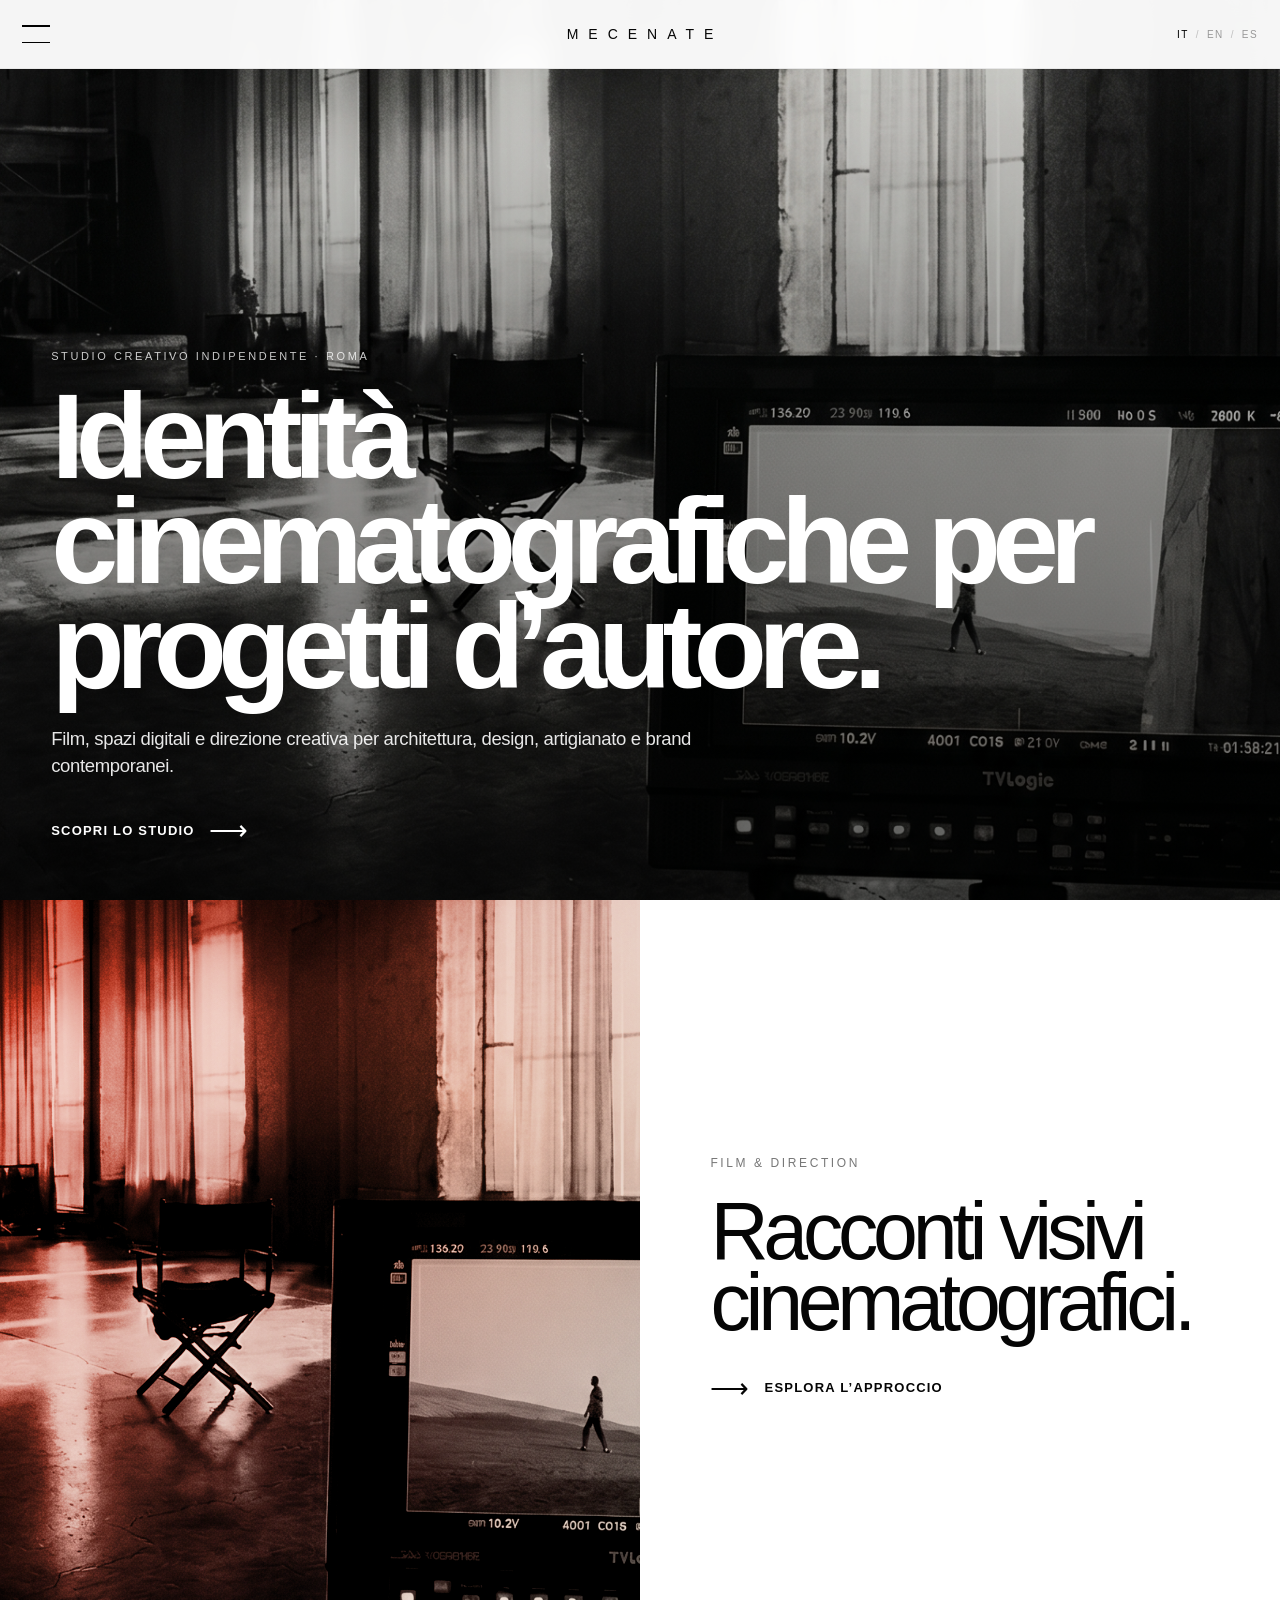
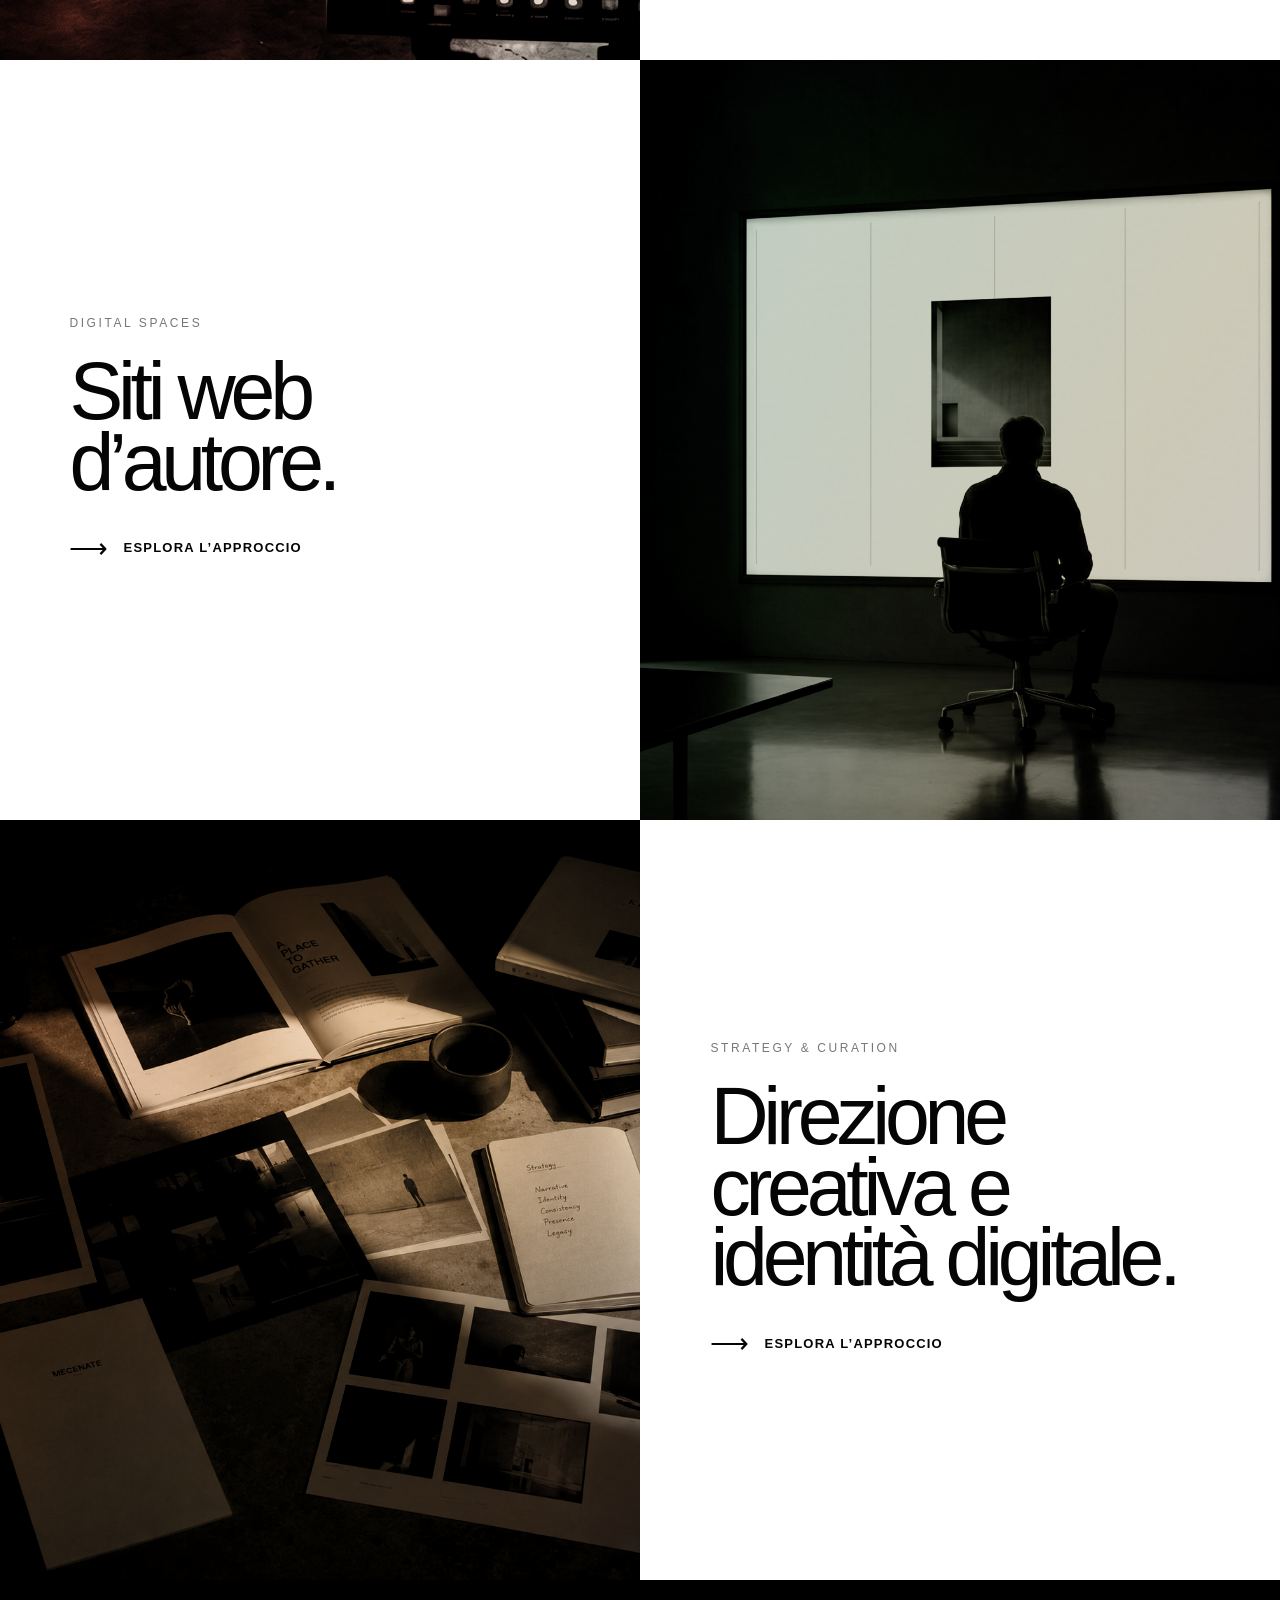
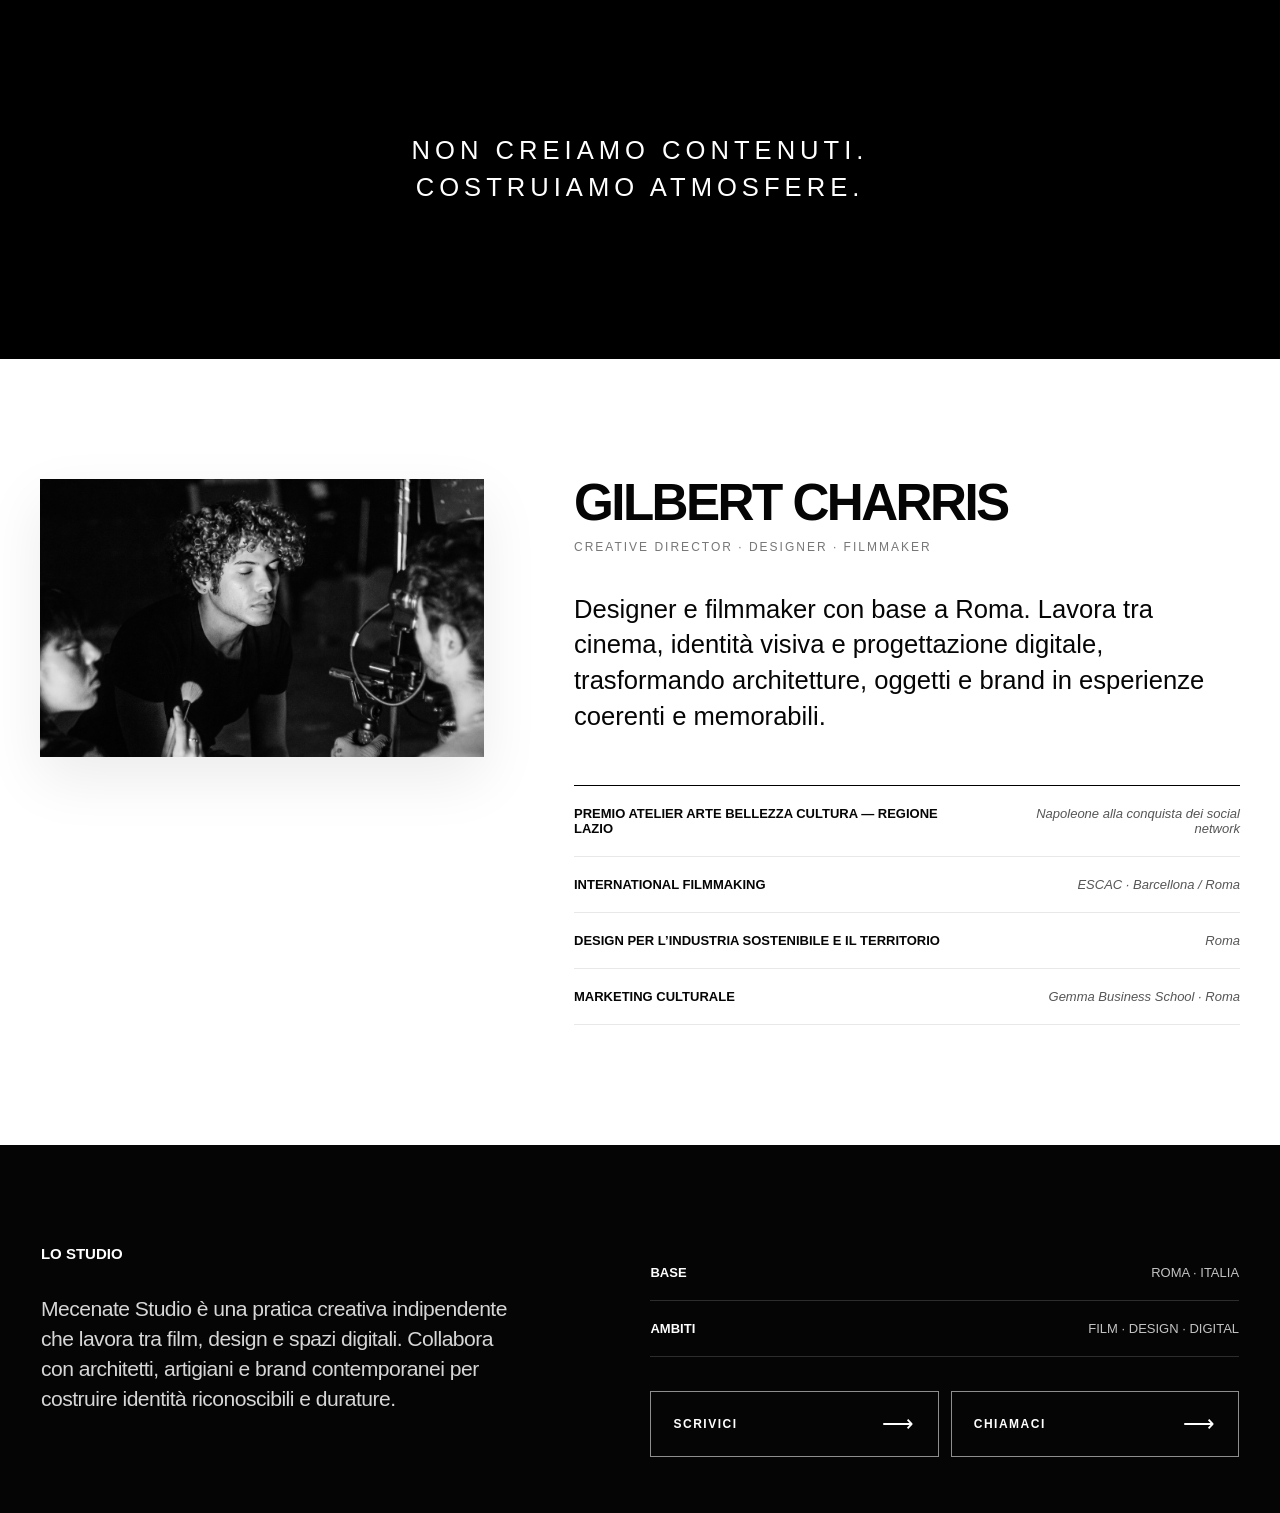
==== index.html @ 0ce7d888 "Refine full bleed services and restore portrait" ====
<!doctype html>
<html lang="it">
<head>
  <meta charset="utf-8">
  <meta name="viewport" content="width=device-width, initial-scale=1">
  <title>Mecenate Studio — Film, design e identità digitali</title>
  <meta name="description" content="Studio creativo indipendente con base a Roma. Film, spazi digitali e direzione creativa per architettura, design, artigianato e brand contemporanei.">
  <link rel="icon" href="favicon.ico" sizes="any">
  <link rel="icon" type="image/png" sizes="32x32" href="favicon-32x32.png">
  <link rel="apple-touch-icon" href="apple-touch-icon.png">
  <link rel="manifest" href="site.webmanifest">
  <meta name="theme-color" content="#050505">
  <link rel="stylesheet" href="style.css">
</head>
<body>
  <header class="site-header">
    <div class="header-inner">
      <button class="menu-toggle" aria-label="Apri il menu" aria-expanded="false"><span></span><span></span></button>
      <a class="brand" href="index.html">Mecenate</a>
      <div class="language-switcher" aria-label="Seleziona lingua">
        <button type="button" data-lang="it" class="is-active">IT</button>
        <span>/</span>
        <button type="button" data-lang="en">EN</button>
        <span>/</span>
        <button type="button" data-lang="es">ES</button>
      </div>
    </div>
  </header>

  <nav class="site-menu" aria-label="Navigazione principale">
    <a href="#studio" data-i18n="nav.studio">Studio</a>
    <a href="film.html" data-i18n="nav.film">Film</a>
    <a href="digital.html" data-i18n="nav.digital">Digital</a>
    <a href="direction.html" data-i18n="nav.direction">Direction</a>
    <a href="#contatti" data-i18n="nav.contacts">Contatti</a>
    <div class="menu-footer" data-i18n="menu.footer">Roma · Working internationally</div>
  </nav>

  <main>
    <section class="hero-home">
      <video autoplay muted loop playsinline poster="foto1.jpg">
        <source src="hero.mp4" type="video/mp4">
      </video>
      <div class="hero-home-content">
        <div class="eyebrow" data-i18n="home.eyebrow">Studio creativo indipendente · Roma</div>
        <h1 data-i18n="home.hero_title">Identità cinematografiche per progetti d’autore.</h1>
        <p class="hero-description" data-i18n="home.hero_description">Film, spazi digitali e direzione creativa per architettura, design, artigianato e brand contemporanei.</p>
        <a class="hero-link" href="#servizi"><span data-i18n="home.discover">Scopri lo studio</span><span class="arrow">⟶</span></a>
      </div>
    </section>

    <section class="services" id="servizi">
      <a class="service-card service-film reverse" href="film.html">
        <div class="service-copy">
          <span class="service-kicker">Film & Direction</span>
          <h2 class="service-title" data-i18n="service.film_title">Racconti visivi cinematografici.</h2>
          <span class="inline-link"><span class="arrow">⟶</span> <span data-i18n="service.explore">Esplora l’approccio</span></span>
        </div>
        <div class="service-visual"><img src="foto1.jpg" alt="Set cinematografico in bianco e nero"></div>
      </a>

      <a class="service-card service-digital" href="digital.html">
        <div class="service-copy">
          <span class="service-kicker">Digital Spaces</span>
          <h2 class="service-title" data-i18n="service.digital_title">Siti web d’autore.</h2>
          <span class="inline-link"><span class="arrow">⟶</span> <span data-i18n="service.explore">Esplora l’approccio</span></span>
        </div>
        <div class="service-visual"><img src="foto2.jpg" alt="Spazio digitale editoriale in bianco e nero"></div>
      </a>

      <a class="service-card service-strategy reverse" href="direction.html">
        <div class="service-copy">
          <span class="service-kicker">Strategy & Curation</span>
          <h2 class="service-title" data-i18n="service.strategy_title">Direzione creativa e identità digitale.</h2>
          <span class="inline-link"><span class="arrow">⟶</span> <span data-i18n="service.explore">Esplora l’approccio</span></span>
        </div>
        <div class="service-visual"><img src="foto3.jpg" alt="Materiali di ricerca e curatela visiva"></div>
      </a>
    </section>

    <section class="manifesto"><p data-i18n-html="home.manifesto">Non creiamo contenuti.<br>Costruiamo atmosfere.</p></section>

    <section class="about" id="studio">
      <div class="about-grid">
        <div class="about-image">
          <img src="gilbert-foto.jpg" alt="Gilbert Charris durante una produzione cinematografica">
        </div>

        <div>
          <h2>Gilbert Charris</h2>
          <div class="about-role" data-i18n="about.role">Creative Director · Designer · Filmmaker</div>
          <p class="about-intro" data-i18n="about.intro">Designer e filmmaker con base a Roma. Lavora tra cinema, identità visiva e progettazione digitale, trasformando architetture, oggetti e brand in esperienze coerenti e memorabili.</p>

          <ul class="credentials">
            <li><strong data-i18n="about.award">Premio Atelier Arte Bellezza Cultura — Regione Lazio</strong><span>Napoleone alla conquista dei social network</span></li>
            <li><strong>International Filmmaking</strong><span>ESCAC · Barcellona / Roma</span></li>
            <li><strong data-i18n="about.degree">Design per l’Industria Sostenibile e il Territorio</strong><span>Roma</span></li>
            <li><strong data-i18n="about.marketing">Marketing culturale</strong><span>Gemma Business School · Roma</span></li>
          </ul>
        </div>
      </div>
    </section>
  </main>

  <footer class="site-footer" id="contatti">
    <div>
      <h3 data-i18n="footer.title">Lo studio</h3>
      <p data-i18n="footer.copy">Mecenate Studio è una pratica creativa indipendente che lavora tra film, design e spazi digitali. Collabora con architetti, artigiani e brand contemporanei per costruire identità riconoscibili e durature.</p>
    </div>

    <div class="contact-actions">
      <div class="contact-meta">
        <span data-i18n="footer.base_label">Base</span>
        <strong data-i18n="footer.base">Roma · Italia</strong>
      </div>
      <div class="contact-meta">
        <span data-i18n="footer.fields_label">Ambiti</span>
        <strong>Film · Design · Digital</strong>
      </div>
      <div class="contact-buttons">
        <a class="contact-button" href="mailto:mecenatestudio@proton.me" data-i18n="footer.write">Scrivici</a>
        <a class="contact-button" href="tel:+393203768590" data-i18n="footer.call">Chiamaci</a>
      </div>
    </div>
  </footer>

  <script src="main.js"></script>
</body>
</html>
---- style.css ----
:root {
  --bg: #ffffff;
  --text: #050505;
  --muted: #777777;
  --line: #e8e8e8;
  --soft: #f4f4f4;
  --font: "Helvetica Neue", Helvetica, Arial, sans-serif;
}

* { box-sizing: border-box; margin: 0; padding: 0; }
html { scroll-behavior: smooth; }
body {
  background: var(--bg);
  color: var(--text);
  font-family: var(--font);
  -webkit-font-smoothing: antialiased;
  overflow-x: hidden;
}
body.menu-open { overflow: hidden; }
a { color: inherit; }
img, video { display: block; max-width: 100%; }

/* HEADER */
.site-header {
  position: fixed;
  inset: 0 0 auto 0;
  z-index: 1000;
  padding: 22px;
  background: rgba(255,255,255,.96);
  border-bottom: 1px solid var(--line);
  transition: transform .35s ease;
  backdrop-filter: blur(10px);
}
.site-header.is-hidden { transform: translateY(-100%); }
.header-inner {
  position: relative;
  display: flex;
  align-items: center;
  min-height: 24px;
}
.brand {
  position: absolute;
  left: 50%;
  transform: translateX(-50%);
  text-decoration: none;
  font-size: 14px;
  font-weight: 500;
  letter-spacing: 10px;
  text-transform: uppercase;
  white-space: nowrap;
  padding-left: 10px;
}
.menu-toggle {
  width: 28px;
  height: 18px;
  border: 0;
  background: transparent;
  cursor: pointer;
  display: flex;
  flex-direction: column;
  justify-content: space-between;
  z-index: 1200;
}
.menu-toggle span {
  display: block;
  width: 100%;
  height: 1.5px;
  background: #000;
  transition: transform .3s ease, opacity .3s ease;
}
.menu-toggle.is-open span:first-child { transform: translateY(8px) rotate(45deg); }
.menu-toggle.is-open span:last-child { transform: translateY(-8px) rotate(-45deg); }

/* FULLSCREEN MENU */
.site-menu {
  position: fixed;
  inset: 0;
  z-index: 900;
  background: #fff;
  transform: translateY(-100%);
  transition: transform .5s cubic-bezier(.77,0,.175,1);
  padding: 120px 28px 36px;
  display: flex;
  flex-direction: column;
}
.site-menu.is-open { transform: translateY(0); }
.site-menu a {
  text-decoration: none;
  font-size: clamp(52px, 11vw, 150px);
  line-height: .9;
  letter-spacing: -.075em;
  font-weight: 600;
  margin-bottom: 16px;
}
.menu-footer {
  margin-top: auto;
  font-size: 11px;
  text-transform: uppercase;
  letter-spacing: 2px;
  color: var(--muted);
}

/* HOME HERO */
.hero-home {
  position: relative;
  width: 100%;
  min-height: 100svh;
  background: #000;
  overflow: hidden;
}
.hero-home video,
.hero-home .hero-fallback {
  width: 100%;
  height: 100%;
  position: absolute;
  inset: 0;
  object-fit: cover;
}
.hero-home::after {
  content: "";
  position: absolute;
  inset: 0;
  background: linear-gradient(to bottom, rgba(0,0,0,.12), rgba(0,0,0,.62));
}
.hero-home-content {
  position: absolute;
  z-index: 2;
  left: 4vw;
  right: 4vw;
  bottom: 6vh;
  color: #fff;
  max-width: 1500px;
}
.eyebrow {
  font-size: 11px;
  text-transform: uppercase;
  letter-spacing: 2.6px;
  opacity: .78;
  margin-bottom: 22px;
}
.hero-home h1 {
  font-size: clamp(58px, 9.4vw, 160px);
  line-height: .87;
  letter-spacing: -.075em;
  font-weight: 600;
  max-width: 1300px;
}
.hero-description {
  max-width: 680px;
  margin-top: 28px;
  font-size: clamp(17px, 1.45vw, 23px);
  line-height: 1.45;
  letter-spacing: -.02em;
  color: rgba(255,255,255,.9);
}
.hero-link,
.inline-link {
  width: fit-content;
  margin-top: 34px;
  display: inline-flex;
  align-items: center;
  gap: 14px;
  text-decoration: none;
  font-size: 13px;
  font-weight: 700;
  text-transform: uppercase;
  letter-spacing: 1.2px;
}
.hero-link .arrow,
.inline-link .arrow { font-size: 27px; font-weight: 300; }

/* SERVICE CARDS */
.services { width: 100%; }
.service-card {
  min-height: 760px;
  display: grid;
  grid-template-columns: 1fr 1fr;
  text-decoration: none;
  border-top: 1px solid var(--line);
}
.service-card.reverse .service-copy { order: 2; }
.service-card.reverse .service-visual { order: 1; }
.service-copy {
  padding: 8vw 5.5vw;
  display: flex;
  flex-direction: column;
  justify-content: center;
}
.service-kicker {
  color: var(--muted);
  font-size: 12px;
  letter-spacing: 2.6px;
  text-transform: uppercase;
  margin-bottom: 26px;
}
.service-title {
  font-size: clamp(54px, 6.3vw, 108px);
  line-height: .88;
  letter-spacing: -.065em;
  font-weight: 500;
  max-width: 95%;
}
.service-visual {
  position: relative;
  isolation: isolate;
  background: var(--soft);
  display: flex;
  align-items: center;
  justify-content: center;
  padding: 6vw;
  overflow: hidden;
}

.service-visual img {
  position: relative;
  z-index: 1;
  width: 100%;
  aspect-ratio: 4/3;
  object-fit: cover;
  transition: transform 1.15s cubic-bezier(.2,.8,.2,1), filter .8s ease;
  box-shadow: 0 18px 48px rgba(0,0,0,.10);
}

/* Colore analogico: la tinta appartiene al servizio, non alla singola foto. */
.service-visual::before,
.service-visual::after {
  content: "";
  position: absolute;
  pointer-events: none;
}

.service-visual::before {
  z-index: 2;
  inset: 6vw;
  mix-blend-mode: color;
  opacity: .82;
  transition: opacity .8s ease;
}

.service-visual::after {
  z-index: 3;
  inset: calc(6vw - 12%);
  opacity: .105;
  background-image: url("data:image/svg+xml,%3Csvg viewBox='0 0 180 180' xmlns='http://www.w3.org/2000/svg'%3E%3Cfilter id='n'%3E%3CfeTurbulence type='fractalNoise' baseFrequency='.78' numOctaves='4' stitchTiles='stitch'/%3E%3C/filter%3E%3Crect width='100%25' height='100%25' filter='url(%23n)' opacity='.72'/%3E%3C/svg%3E");
  mix-blend-mode: soft-light;
  animation: serviceGrain .28s steps(2) infinite;
}

/* 01 — FILM: rosso tungsteno / pellicola sovraesposta */
.service-film .service-visual {
  background: #170806;
}
.service-film .service-visual img {
  filter: saturate(.82) contrast(1.12) brightness(.82) sepia(.18);
}
.service-film .service-visual::before {
  background:
    linear-gradient(125deg, rgba(255,42,9,.88), rgba(105,8,3,.40) 58%, rgba(10,2,1,.12)),
    radial-gradient(circle at 72% 25%, rgba(255,180,92,.30), transparent 42%);
}

/* 02 — DIGITAL: verde oliva / monitor fosforico */
.service-digital .service-visual {
  background: #0d1210;
}
.service-digital .service-visual img {
  filter: saturate(.58) contrast(1.04) brightness(.76) sepia(.13);
}
.service-digital .service-visual::before {
  background:
    linear-gradient(118deg, rgba(28,55,48,.82), rgba(139,139,91,.32) 68%, rgba(7,12,10,.18)),
    radial-gradient(circle at 22% 18%, rgba(210,213,160,.18), transparent 38%);
}

/* 03 — STRATEGY: ambra / carta e luce da tavolo */
.service-strategy .service-visual {
  background: #170e08;
}
.service-strategy .service-visual img {
  filter: saturate(.68) contrast(1.08) brightness(.78) sepia(.28);
}
.service-strategy .service-visual::before {
  background:
    linear-gradient(125deg, rgba(129,62,20,.70), rgba(240,155,71,.30) 52%, rgba(34,15,7,.35)),
    radial-gradient(circle at 66% 36%, rgba(255,201,119,.25), transparent 44%);
}

.service-card:hover .service-visual img {
  transform: scale(1.022);
}
.service-card:hover .service-visual::before {
  opacity: .68;
}

@keyframes serviceGrain {
  0% { transform: translate(0,0); }
  25% { transform: translate(-2%,1.5%); }
  50% { transform: translate(1.5%,-2%); }
  75% { transform: translate(2%,2%); }
  100% { transform: translate(-1.5%,-1%); }
}

/* MANIFESTO */
.manifesto {
  min-height: 42vh;
  background: #000;
  color: #fff;
  display: grid;
  place-items: center;
  text-align: center;
  padding: 70px 24px;
}
.manifesto p {
  font-size: clamp(17px, 2vw, 30px);
  line-height: 1.45;
  text-transform: uppercase;
  letter-spacing: 5px;
  max-width: 920px;
}

/* ABOUT */
.about {
  max-width: 1460px;
  margin: 0 auto;
  padding: 120px 40px;
  border-top: 1px solid #000;
}
.about-grid {
  display: grid;
  grid-template-columns: .8fr 1.2fr;
  gap: 90px;
  align-items: start;
}
.about-image { aspect-ratio: 16/10; overflow: hidden; }
.about-image img { width: 100%; height: 100%; object-fit: cover; filter: grayscale(100%); }
.about h2 {
  font-size: clamp(38px, 4vw, 72px);
  line-height: .95;
  letter-spacing: -.05em;
  text-transform: uppercase;
}
.about-role {
  margin: 12px 0 38px;
  font-size: 12px;
  letter-spacing: 2px;
  text-transform: uppercase;
  color: var(--muted);
}
.about-intro {
  font-size: clamp(20px, 2vw, 31px);
  line-height: 1.4;
  max-width: 760px;
  margin-bottom: 50px;
}
.credentials { list-style: none; border-top: 1px solid #000; }
.credentials li {
  display: grid;
  grid-template-columns: 1.4fr .8fr;
  gap: 30px;
  padding: 20px 0;
  border-bottom: 1px solid var(--line);
  font-size: 13px;
}
.credentials strong { text-transform: uppercase; }
.credentials span { color: #555; text-align: right; font-style: italic; }

/* FOOTER */
.site-footer {
  max-width: 1460px;
  margin: 0 auto;
  padding: 90px 40px;
  border-top: 1px solid #000;
  display: grid;
  grid-template-columns: 1fr 1fr;
  gap: 80px;
}
.site-footer h3 { font-size: 18px; text-transform: uppercase; margin-bottom: 24px; }
.site-footer p { font-size: 18px; line-height: 1.55; max-width: 590px; }
.contact-list { list-style: none; }
.contact-list li {
  display: flex;
  justify-content: space-between;
  gap: 25px;
  padding: 16px 0;
  border-bottom: 1px solid var(--line);
  font-size: 13px;
  text-transform: uppercase;
}
.contact-list strong { font-weight: 700; }
.contact-list a { text-decoration: none; }

/* INTERNAL SERVICE PAGES */
.internal-hero {
  margin-top: 69px;
  width: 100%;
  height: 78vh;
  background: #000;
  overflow: hidden;
}
.internal-hero img { width: 100%; height: 100%; object-fit: cover; filter: grayscale(100%) contrast(120%); }
.internal-title {
  padding: 110px 7vw 80px;
  display: grid;
  grid-template-columns: 1.1fr .9fr;
  gap: 80px;
  align-items: end;
}
.internal-title h1 {
  font-size: clamp(62px, 8.5vw, 145px);
  line-height: .86;
  letter-spacing: -.07em;
  font-weight: 500;
}
.internal-title p {
  font-size: clamp(21px, 2vw, 31px);
  line-height: 1.42;
  letter-spacing: -.02em;
  max-width: 650px;
}
.editorial-block {
  display: grid;
  grid-template-columns: 1fr 1fr;
  min-height: 850px;
}
.editorial-copy {
  padding: 8vw;
  display: flex;
  flex-direction: column;
  justify-content: center;
}
.editorial-copy h2 {
  font-size: 12px;
  text-transform: uppercase;
  letter-spacing: 2.8px;
  color: var(--muted);
  margin-bottom: 38px;
}
.editorial-copy p {
  font-size: clamp(19px, 1.65vw, 26px);
  line-height: 1.65;
  margin-bottom: 22px;
  max-width: 700px;
}
.editorial-image { background: var(--soft); overflow: hidden; }
.editorial-image img { width: 100%; height: 100%; object-fit: cover; filter: grayscale(100%); }
.cta {
  padding: 150px 24px;
  text-align: center;
  display: flex;
  flex-direction: column;
  align-items: center;
}
.cta p {
  font-size: clamp(31px, 4vw, 62px);
  line-height: 1.15;
  letter-spacing: -.035em;
  max-width: 1050px;
}
.cta a {
  margin-top: 48px;
  text-decoration: none;
  text-transform: uppercase;
  font-size: 13px;
  font-weight: 700;
  letter-spacing: 1.5px;
  border-bottom: 1px solid #000;
  padding-bottom: 6px;
}

@media (max-width: 900px) {
  .site-header { padding: 19px 18px; }
  .brand { font-size: 12px; letter-spacing: 7px; padding-left: 7px; }
  .site-menu { padding: 105px 22px 30px; }
  .site-menu a { font-size: 16vw; }
  .hero-home-content { left: 22px; right: 22px; bottom: 36px; }
  .hero-home h1 { font-size: 15vw; max-width: 100%; }
  .hero-description { font-size: 17px; margin-top: 22px; }
  .service-card,
  .service-card.reverse { display: flex; flex-direction: column; min-height: 0; }
  .service-copy { order: 1 !important; padding: 72px 24px 42px; }
  .service-visual { order: 2 !important; padding: 0 24px 70px; }
  .service-visual::before { inset: 0 24px 70px; }
  .service-visual::after { inset: -12% -8% calc(70px - 12%) -8%; }
  .service-title { font-size: 13vw; }
  .about { padding: 80px 22px; }
  .about-grid { grid-template-columns: 1fr; gap: 46px; }
  .about-intro { font-size: 22px; }
  .credentials li { grid-template-columns: 1fr; gap: 8px; }
  .credentials span { text-align: left; }
  .site-footer { grid-template-columns: 1fr; padding: 70px 22px; gap: 55px; }
  .contact-list li { flex-direction: column; gap: 7px; }
  .internal-hero { margin-top: 62px; height: 62vh; }
  .internal-title { grid-template-columns: 1fr; gap: 42px; padding: 80px 22px; }
  .internal-title h1 { font-size: 16vw; }
  .internal-title p { font-size: 22px; }
  .editorial-block { grid-template-columns: 1fr; min-height: auto; }
  .editorial-copy { padding: 72px 22px; }
  .editorial-image { height: 520px; }
  .cta { padding: 105px 22px; }
}
/* =========================================================
   FILM PAGE — MECENATE / FALSE SCROLL
========================================================= */

.film-page {
  background: #fff;
}

/* CINEMATIC IMAGE SYSTEM */
.cinematic-image {
  position: relative;
  overflow: hidden;
  isolation: isolate;
  background: #090b0a;
}

.cinematic-image > img {
  width: 100%;
  height: 100%;
  object-fit: cover;
  display: block;
  filter:
    saturate(74%)
    contrast(108%)
    brightness(91%)
    sepia(6%);
  transform: scale(1.012);
}

.cinematic-image::before {
  content: "";
  position: absolute;
  inset: 0;
  z-index: 2;
  pointer-events: none;
  background:
    linear-gradient(
      112deg,
      rgba(4, 25, 22, 0.14),
      rgba(102, 83, 46, 0.075)
    );
  mix-blend-mode: color;
}

.cinematic-image::after {
  content: "";
  position: absolute;
  inset: -35%;
  z-index: 3;
  pointer-events: none;
  opacity: 0.095;
  background-image:
    url("data:image/svg+xml,%3Csvg viewBox='0 0 180 180' xmlns='http://www.w3.org/2000/svg'%3E%3Cfilter id='noise'%3E%3CfeTurbulence type='fractalNoise' baseFrequency='.82' numOctaves='4' stitchTiles='stitch'/%3E%3C/filter%3E%3Crect width='100%25' height='100%25' filter='url(%23noise)' opacity='.75'/%3E%3C/svg%3E");
  animation: mecenateGrain .22s steps(2) infinite;
}

.cinematic-vignette {
  position: absolute;
  inset: 0;
  z-index: 4;
  pointer-events: none;
  background:
    radial-gradient(
      ellipse at center,
      transparent 42%,
      rgba(0, 0, 0, .08) 70%,
      rgba(0, 0, 0, .36) 100%
    );
}

@keyframes mecenateGrain {
  0%   { transform: translate(0, 0); }
  20%  { transform: translate(-3%, 2%); }
  40%  { transform: translate(2%, -4%); }
  60%  { transform: translate(4%, 3%); }
  80%  { transform: translate(-2%, -3%); }
  100% { transform: translate(3%, 1%); }
}

/* HERO */
.film-hero {
  min-height: 100svh;
  color: #fff;
}

.film-hero > img {
  position: absolute;
  inset: 0;
}

.film-hero::before {
  background:
    linear-gradient(180deg, rgba(0,0,0,.10), rgba(0,0,0,.58)),
    linear-gradient(112deg, rgba(4,25,22,.13), rgba(102,83,46,.06));
  mix-blend-mode: normal;
}

.film-hero-copy {
  position: absolute;
  z-index: 6;
  left: 4vw;
  right: 4vw;
  bottom: 6vh;
}

.film-hero-copy h1 {
  max-width: 1150px;
  margin-top: 20px;
  font-size: clamp(70px, 10.2vw, 176px);
  font-weight: 500;
  line-height: .82;
  letter-spacing: -.078em;
}

.film-hero-copy .hero-link {
  color: #fff;
}

/* INTRO */
.film-intro {
  display: grid;
  grid-template-columns: .65fr 1.35fr;
  gap: 9vw;
  padding: 150px 7vw 170px;
}

.film-intro-label {
  padding-top: 10px;
  color: var(--muted);
  font-size: 11px;
  letter-spacing: 2.6px;
  text-transform: uppercase;
}

.film-intro-copy {
  max-width: 1000px;
}

.film-intro-copy > p:first-child {
  font-size: clamp(38px, 5vw, 82px);
  line-height: .98;
  letter-spacing: -.052em;
}

.film-intro-secondary {
  max-width: 670px;
  margin-top: 58px;
  margin-left: auto;
  font-size: clamp(19px, 1.7vw, 27px);
  line-height: 1.48;
  letter-spacing: -.02em;
}

/* FALSE SCROLL */
.frame-story {
  position: relative;
  height: 500vh;
  background: #070807;
}

.frame-story-sticky {
  position: sticky;
  top: 0;
  height: 100svh;
  overflow: hidden;
}

.frame-stage {
  width: 100%;
  height: 100%;
}

.frame-stage > img {
  position: absolute;
  inset: 0;
  opacity: 1;
  transition: opacity .22s ease;
  will-change: opacity, transform;
}

.frame-stage.is-changing > img {
  opacity: .72;
}

.frame-interface {
  position: absolute;
  z-index: 6;
  inset: auto 34px 28px 34px;
  display: flex;
  align-items: flex-end;
  justify-content: space-between;
  color: rgba(255,255,255,.88);
}

.frame-counter {
  display: flex;
  gap: 8px;
  font-size: 11px;
  letter-spacing: 2px;
}

.frame-divider {
  opacity: .45;
}

.frame-dots {
  display: flex;
  gap: 8px;
}

.frame-dots span {
  width: 5px;
  height: 5px;
  border: 1px solid rgba(255,255,255,.75);
  border-radius: 50%;
  transition: background .22s ease, transform .22s ease;
}

.frame-dots span.is-active {
  background: #fff;
  transform: scale(1.15);
}

.frame-loading {
  position: absolute;
  z-index: 7;
  inset: 0;
  display: grid;
  place-items: center;
  background: #090a09;
  color: rgba(255,255,255,.7);
  font-size: 10px;
  letter-spacing: 2.5px;
  text-transform: uppercase;
  transition: opacity .5s ease, visibility .5s ease;
}

.frame-loading.is-hidden {
  opacity: 0;
  visibility: hidden;
}

/* STATEMENT */
.film-statement {
  min-height: 82svh;
  display: grid;
  place-items: center;
  padding: 100px 24px;
  text-align: center;
  background: #fff;
}

.film-statement p {
  font-size: clamp(58px, 9vw, 155px);
  line-height: .84;
  letter-spacing: -.075em;
  font-weight: 500;
}

/* METHOD */
.film-method {
  padding: 150px 6vw 170px;
  background: #0a0a0a;
  color: #fff;
}

.method-heading {
  display: grid;
  grid-template-columns: .25fr 1.75fr;
  gap: 30px;
  align-items: start;
  margin-bottom: 120px;
}

.method-index {
  font-size: 11px;
  letter-spacing: 2px;
  opacity: .48;
}

.method-heading h2 {
  max-width: 1100px;
  font-size: clamp(60px, 8vw, 140px);
  line-height: .86;
  letter-spacing: -.07em;
  font-weight: 500;
}

.method-list {
  border-top: 1px solid rgba(255,255,255,.28);
}

.method-list article {
  display: grid;
  grid-template-columns: .18fr .65fr 1.17fr;
  gap: 30px;
  padding: 30px 0 42px;
  border-bottom: 1px solid rgba(255,255,255,.18);
}

.method-list article > span {
  font-size: 11px;
  letter-spacing: 2px;
  opacity: .45;
}

.method-list h3 {
  font-size: clamp(28px, 3vw, 50px);
  line-height: 1;
  letter-spacing: -.04em;
  font-weight: 500;
}

.method-list p {
  max-width: 670px;
  font-size: clamp(17px, 1.45vw, 23px);
  line-height: 1.52;
  color: rgba(255,255,255,.72);
}

/* CTA */
.film-cta {
  min-height: 92svh;
  padding: 110px 6vw 70px;
  display: flex;
  flex-direction: column;
  justify-content: flex-end;
}

.film-cta .eyebrow {
  color: var(--muted);
}

.film-cta p {
  max-width: 1200px;
  margin-top: 24px;
  font-size: clamp(65px, 10vw, 170px);
  line-height: .82;
  letter-spacing: -.078em;
  font-weight: 500;
}

.film-cta a {
  width: fit-content;
  margin-top: 62px;
  padding-bottom: 8px;
  border-bottom: 1px solid #000;
  text-decoration: none;
  text-transform: uppercase;
  font-size: 12px;
  font-weight: 700;
  letter-spacing: 1.5px;
}

.film-cta a span {
  margin-left: 14px;
}

/* FILM MOBILE */
@media (max-width: 900px) {
  .film-hero-copy {
    left: 22px;
    right: 22px;
    bottom: 34px;
  }

  .film-hero-copy h1 {
    font-size: 18vw;
    line-height: .84;
  }

  .film-intro {
    grid-template-columns: 1fr;
    gap: 44px;
    padding: 100px 22px 120px;
  }

  .film-intro-copy > p:first-child {
    font-size: 12vw;
  }

  .film-intro-secondary {
    margin-top: 45px;
    margin-left: 0;
    font-size: 20px;
  }

  .frame-story {
    height: 420vh;
  }

  .frame-interface {
    inset: auto 20px 20px 20px;
  }

  .film-statement {
    min-height: 70svh;
  }

  .film-statement p {
    font-size: 15vw;
  }

  .film-method {
    padding: 100px 22px 120px;
  }

  .method-heading {
    grid-template-columns: 1fr;
    gap: 24px;
    margin-bottom: 75px;
  }

  .method-heading h2 {
    font-size: 14.5vw;
  }

  .method-list article {
    grid-template-columns: .2fr .8fr;
    gap: 18px;
  }

  .method-list article p {
    grid-column: 2;
    font-size: 17px;
  }

  .film-cta {
    min-height: 78svh;
    padding: 90px 22px 55px;
  }

  .film-cta p {
    font-size: 16vw;
  }
}

@media (prefers-reduced-motion: reduce) {
  .cinematic-image::after {
    animation: none;
  }

  .frame-stage > img {
    transition: none;
  }
}

/* FOOTER — MINIMAL NOIR */
.site-footer {
  width: 100%;
  max-width: none;
  margin: 0;
  padding: 100px 3.2vw 56px;
  border: 0;
  border-radius: 0;
  background: #050505;
  color: #fff;
  display: grid;
  grid-template-columns: .9fr 1.1fr;
  gap: 10vw;
}

.site-footer h3 {
  margin-bottom: 32px;
  font-size: 15px;
  font-weight: 600;
  text-transform: uppercase;
}

.site-footer p {
  max-width: 650px;
  font-size: clamp(20px, 1.65vw, 28px);
  line-height: 1.42;
  letter-spacing: -.025em;
  color: rgba(255,255,255,.84);
}

.contact-list {
  list-style: none;
  border-top: 1px solid rgba(255,255,255,.38);
}

.contact-list li {
  display: flex;
  justify-content: space-between;
  gap: 30px;
  padding: 22px 0;
  border-bottom: 1px solid rgba(255,255,255,.16);
  font-size: 13px;
  text-transform: uppercase;
}

.contact-list strong {
  font-weight: 700;
}

.contact-list span,
.contact-list a {
  color: rgba(255,255,255,.8);
  text-align: right;
}

.contact-list a {
  text-decoration: none;
  transition: opacity .3s ease;
}

.contact-list a:hover {
  opacity: .55;
}

@media (max-width: 900px) {
  .site-footer {
    padding: 72px 22px 38px;
    grid-template-columns: 1fr;
    gap: 60px;
  }

  .site-footer p {
    font-size: 20px;
  }

  .contact-list li {
    align-items: flex-start;
    gap: 18px;
  }

  .contact-list span,
  .contact-list a {
    max-width: 62%;
    overflow-wrap: anywhere;
  }
}


@media (prefers-reduced-motion: reduce) {
  .service-visual::after { animation: none; }
}



/* =========================================================
   MECENATE v3.6 — LANGUAGE / CONTINUITY / PRIVATE CONTACTS
========================================================= */

/* Language switcher */
.language-switcher {
  margin-left: auto;
  display: inline-flex;
  align-items: center;
  gap: 7px;
  position: relative;
  z-index: 1200;
  font-size: 10px;
  letter-spacing: 1.4px;
}

.language-switcher button {
  border: 0;
  padding: 4px 0;
  background: transparent;
  color: rgba(0,0,0,.38);
  font: inherit;
  letter-spacing: inherit;
  cursor: pointer;
  transition: color .25s ease;
}

.language-switcher button:hover,
.language-switcher button.is-active {
  color: #000;
}

.language-switcher span {
  color: rgba(0,0,0,.22);
}

/* Exact photographic continuation:
   the blurred field and the sharp window use the same image,
   same canvas, same crop and same object-position. */
.about-continuation {
  --sharp-left: 5.5vw;
  --sharp-top: 18%;
  --sharp-width: min(36vw, 610px);
  --sharp-height: 52%;
  position: relative;
  width: 100%;
  max-width: none;
  min-height: 900px;
  margin: 0;
  padding: 0;
  overflow: hidden;
  border-top: 1px solid #000;
  isolation: isolate;
  background: #f5f3ef;
}

.about-photo-field,
.about-photo-blur {
  position: absolute;
  inset: 0;
  width: 100%;
  height: 100%;
}

.about-photo-field {
  z-index: 0;
  overflow: hidden;
}

.about-photo-blur,
.about-photo-sharp {
  object-fit: cover;
  object-position: left center;
  filter: grayscale(100%);
}

.about-photo-blur {
  transform: scale(1.065);
  filter: grayscale(100%) blur(24px) contrast(.9) brightness(1.06);
  opacity: .82;
}

.about-continuation::before {
  content: "";
  position: absolute;
  inset: 0;
  z-index: 1;
  pointer-events: none;
  background:
    linear-gradient(
      90deg,
      rgba(255,255,255,.05) 0%,
      rgba(255,255,255,.04) 35%,
      rgba(255,255,255,.76) 50%,
      rgba(255,255,255,.97) 67%,
      #fff 100%
    );
}

.about-continuation::after {
  content: "";
  position: absolute;
  inset: 0;
  z-index: 2;
  pointer-events: none;
  opacity: .055;
  background-image:
    url("data:image/svg+xml,%3Csvg viewBox='0 0 180 180' xmlns='http://www.w3.org/2000/svg'%3E%3Cfilter id='n'%3E%3CfeTurbulence type='fractalNoise' baseFrequency='.8' numOctaves='3' stitchTiles='stitch'/%3E%3C/filter%3E%3Crect width='100%25' height='100%25' filter='url(%23n)' opacity='.65'/%3E%3C/svg%3E");
}

.about-sharp-window {
  position: absolute;
  left: var(--sharp-left);
  top: var(--sharp-top);
  width: var(--sharp-width);
  height: var(--sharp-height);
  z-index: 3;
  overflow: hidden;
  background: #111;
  box-shadow: 0 26px 65px rgba(0,0,0,.14);
}

.about-photo-sharp {
  position: absolute;
  left: calc(-1 * var(--sharp-left));
  top: calc(-1 * var(--sharp-top));
  width: 100vw;
  height: 900px;
  max-width: none;
  object-fit: cover;
  object-position: left center;
  filter: grayscale(100%) contrast(1.05);
}

.about-copy-panel {
  position: relative;
  z-index: 4;
  width: min(52vw, 820px);
  margin-left: auto;
  padding: 145px 5.5vw 120px 3vw;
}

.about-copy-panel h2 {
  font-size: clamp(48px, 5vw, 84px);
}

.about-copy-panel .about-intro {
  max-width: 760px;
}

/* Contact information remains functional but is not publicly printed */
.contact-actions {
  display: flex;
  flex-direction: column;
  gap: 0;
}

.contact-meta {
  display: flex;
  align-items: center;
  justify-content: space-between;
  gap: 30px;
  padding: 20px 0;
  border-bottom: 1px solid rgba(255,255,255,.16);
  text-transform: uppercase;
  font-size: 13px;
}

.contact-meta span {
  font-weight: 700;
}

.contact-meta strong {
  font-weight: 400;
  color: rgba(255,255,255,.76);
  text-align: right;
}

.contact-buttons {
  display: grid;
  grid-template-columns: 1fr 1fr;
  gap: 12px;
  margin-top: 34px;
}

.contact-button {
  display: flex;
  align-items: center;
  justify-content: space-between;
  min-height: 66px;
  padding: 0 22px;
  border: 1px solid rgba(255,255,255,.55);
  text-decoration: none;
  text-transform: uppercase;
  font-size: 12px;
  font-weight: 700;
  letter-spacing: 1.5px;
  transition: background .3s ease, color .3s ease;
}

.contact-button::after {
  content: "⟶";
  font-size: 22px;
  font-weight: 300;
}

.contact-button:hover {
  background: #fff;
  color: #050505;
}

@media (max-width: 900px) {
  .brand {
    letter-spacing: 6px;
    padding-left: 6px;
  }

  .language-switcher {
    gap: 5px;
    font-size: 9px;
  }

  .about-continuation {
    --sharp-left: 22px;
    --sharp-top: 72px;
    --sharp-width: calc(100vw - 44px);
    --sharp-height: 340px;
    min-height: auto;
    padding-top: 470px;
  }

  .about-photo-blur {
    height: 470px;
  }

  .about-continuation::before {
    background:
      linear-gradient(
        180deg,
        rgba(255,255,255,.04) 0%,
        rgba(255,255,255,.05) 48%,
        rgba(255,255,255,.98) 82%,
        #fff 100%
      );
  }

  .about-sharp-window {
    height: var(--sharp-height);
  }

  .about-photo-sharp {
    left: -22px;
    top: -72px;
    width: 100vw;
    height: 470px;
  }

  .about-copy-panel {
    width: 100%;
    margin: 0;
    padding: 70px 22px 100px;
    background: #fff;
  }

  .contact-buttons {
    grid-template-columns: 1fr;
  }
}



/* =========================================================
   MECENATE v3.7 — FULL-BLEED SERVICES + ORIGINAL PORTRAIT
========================================================= */

/* Elimina la linea chiara e l'effetto “immagine dentro una cornice”.
   Ogni fotografia ora riempie completamente la propria metà. */
.service-card {
  gap: 0;
  border-top: 0;
  background: #fff;
}

.service-visual {
  padding: 0;
  align-items: stretch;
  justify-content: stretch;
  min-width: 0;
}

.service-visual img {
  position: absolute;
  inset: 0;
  width: 100%;
  height: 100%;
  max-width: none;
  aspect-ratio: auto;
  object-fit: cover;
  box-shadow: none;
}

.service-visual::before {
  inset: 0;
}

.service-visual::after {
  inset: -12%;
}

/* Una piccola invasione elimina eventuali fessure sub-pixel
   tra fotografia e pannello bianco senza creare un bordo visibile. */
.service-card:not(.reverse) .service-copy {
  margin-left: -1px;
}

.service-card.reverse .service-copy {
  margin-right: -1px;
}

/* Ritorno alla fotografia originale, nitida e isolata su fondo bianco. */
.about {
  background: #fff;
}

.about-image {
  box-shadow: 0 22px 55px rgba(0,0,0,.08);
}

.about-image img {
  transform: scale(1.001);
}

/* Disattiva completamente il precedente sfondo fotografico sfocato. */
.about-continuation,
.about-photo-field,
.about-photo-blur,
.about-sharp-window,
.about-photo-sharp,
.about-copy-panel {
  all: unset;
}

@media (max-width: 900px) {
  .service-visual {
    min-height: 68vw;
    padding: 0;
  }

  .service-visual::before {
    inset: 0;
  }

  .service-visual::after {
    inset: -12%;
  }

  .service-card:not(.reverse) .service-copy,
  .service-card.reverse .service-copy {
    margin: 0;
  }

  .about {
    padding: 80px 22px;
  }

  .about-image {
    box-shadow: 0 16px 40px rgba(0,0,0,.08);
  }
}
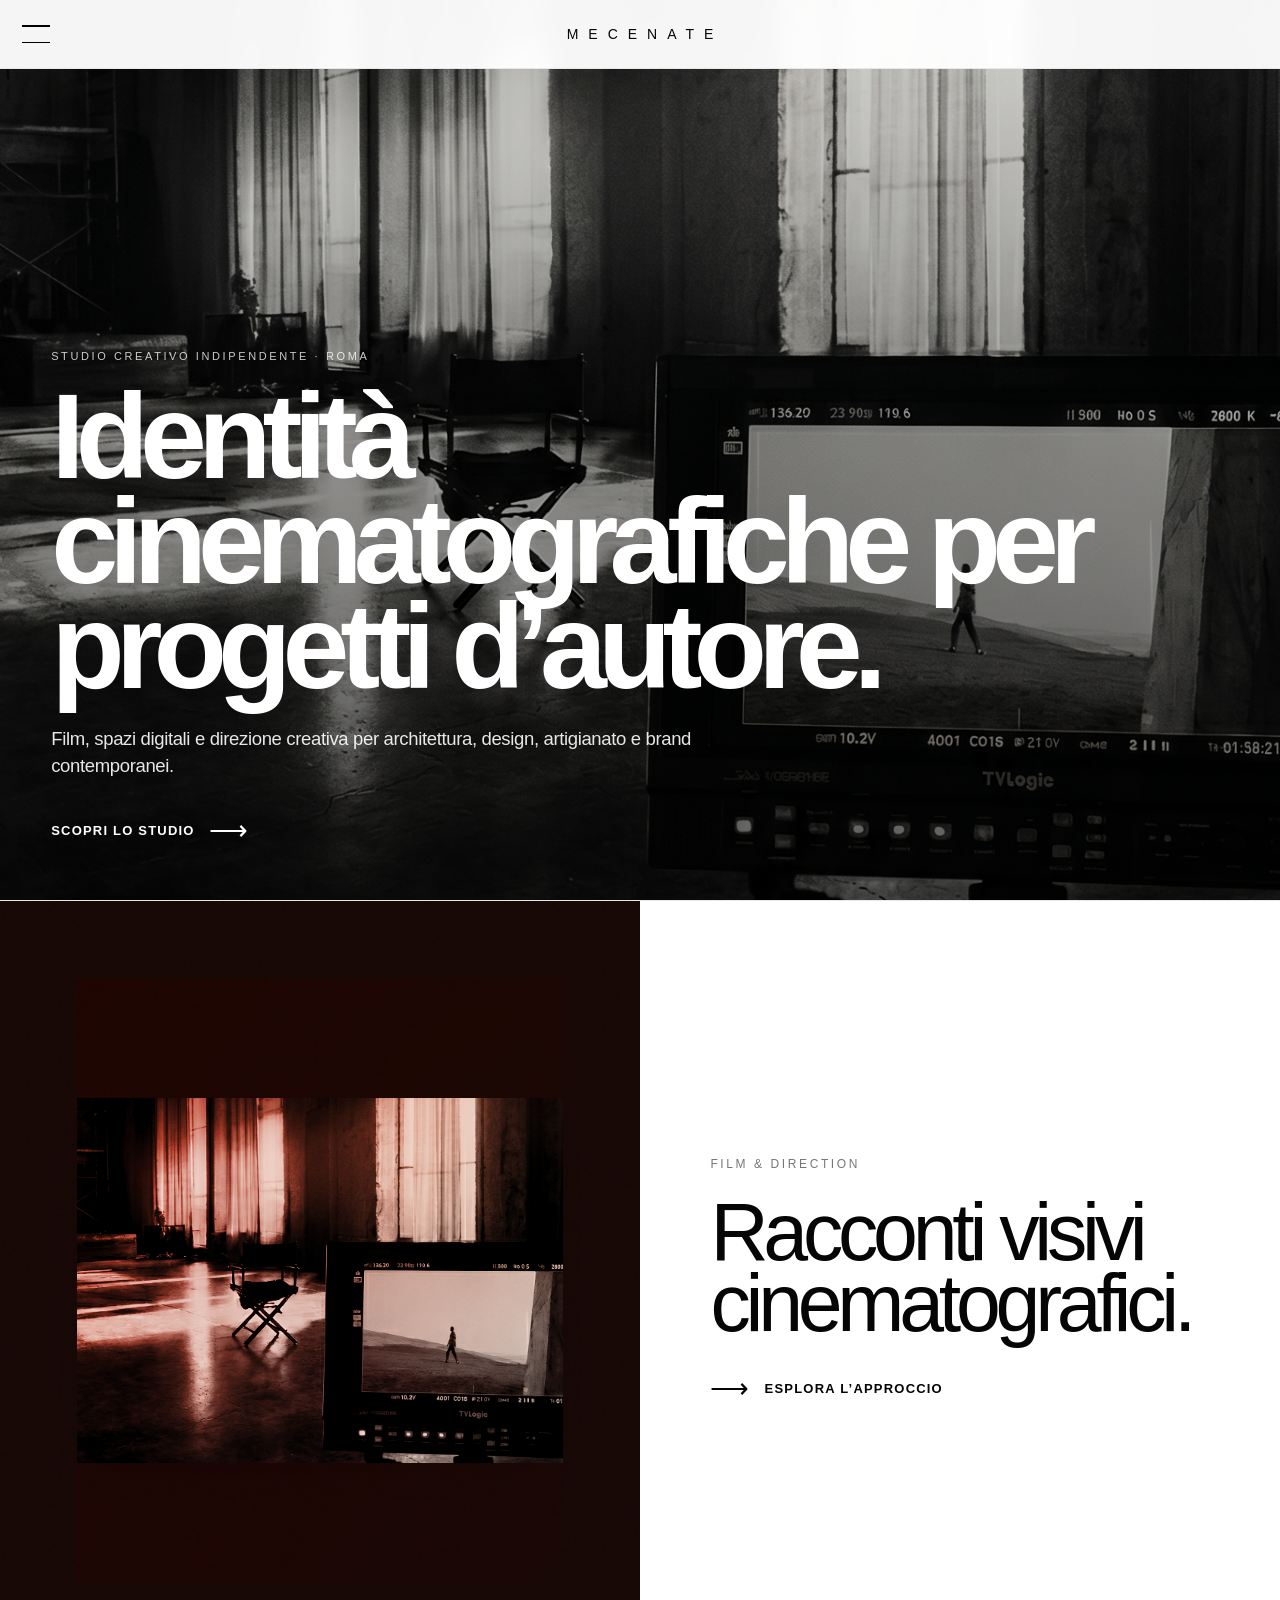
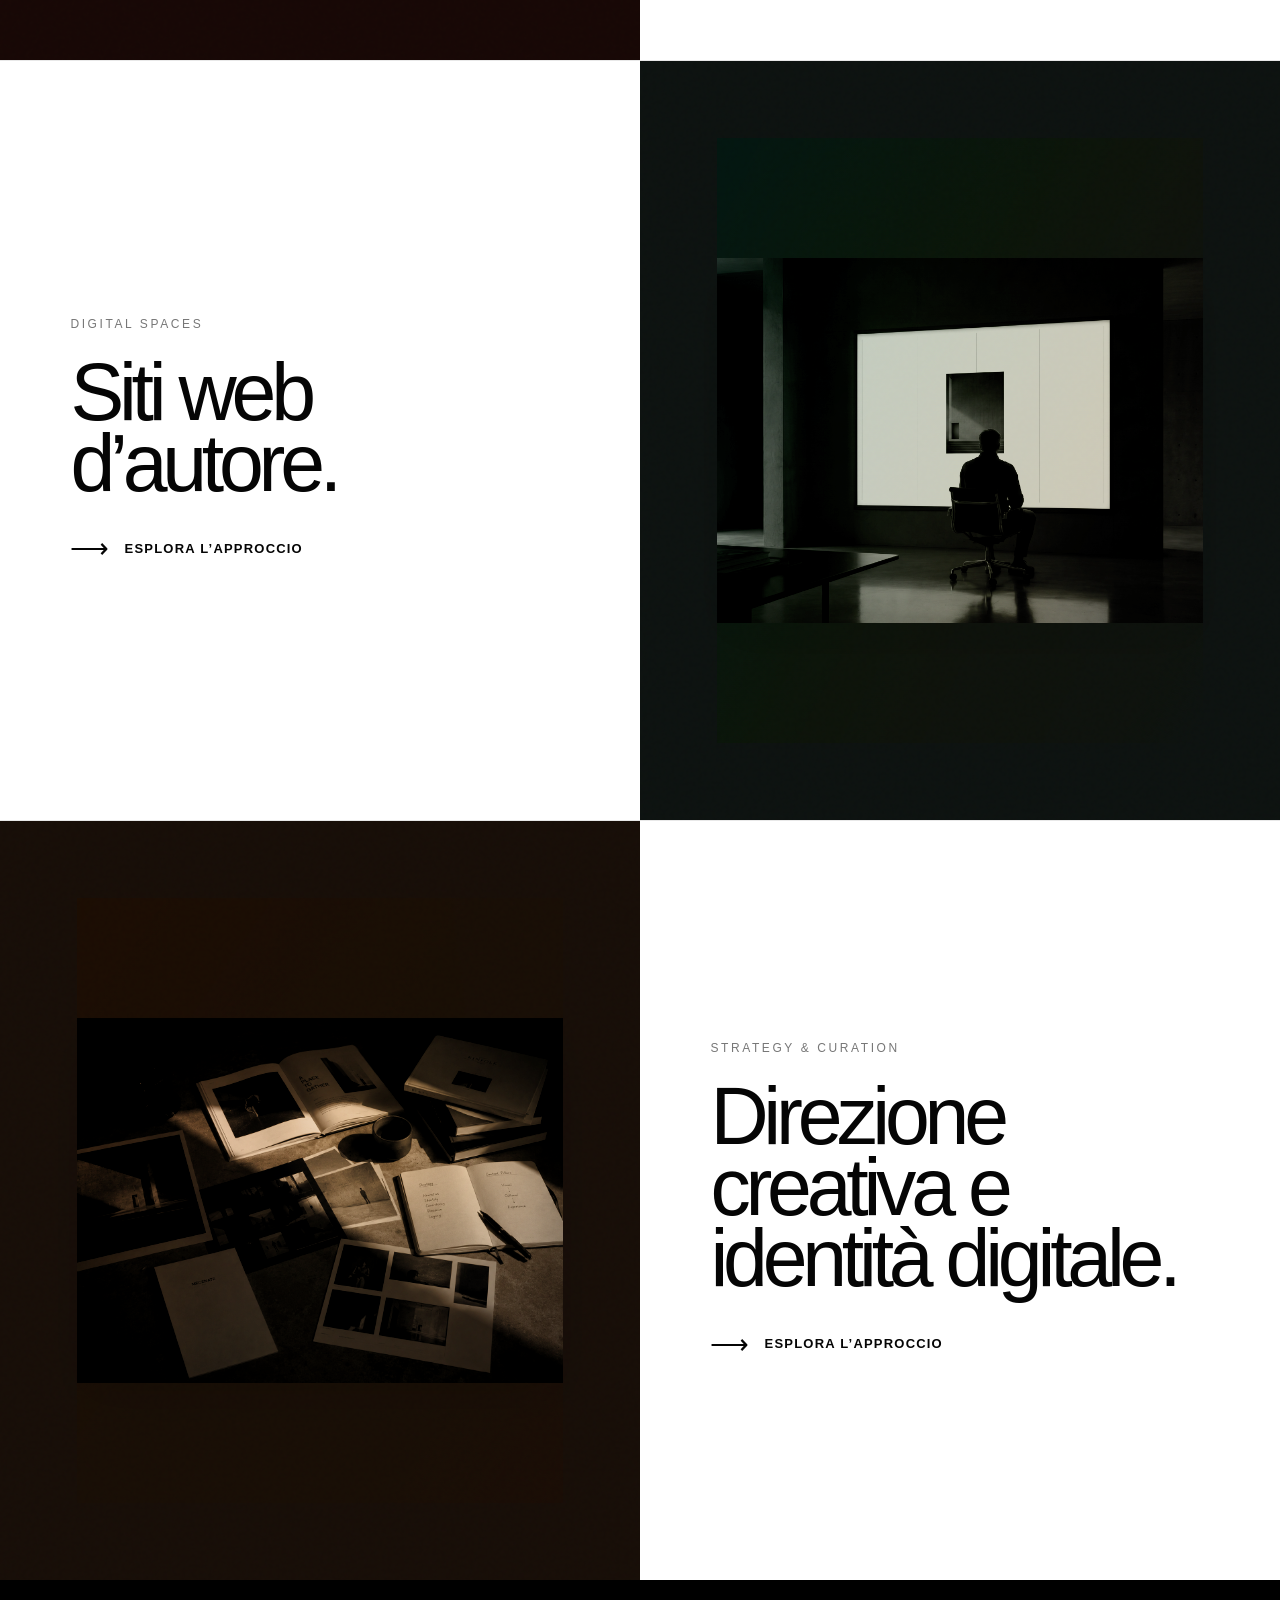
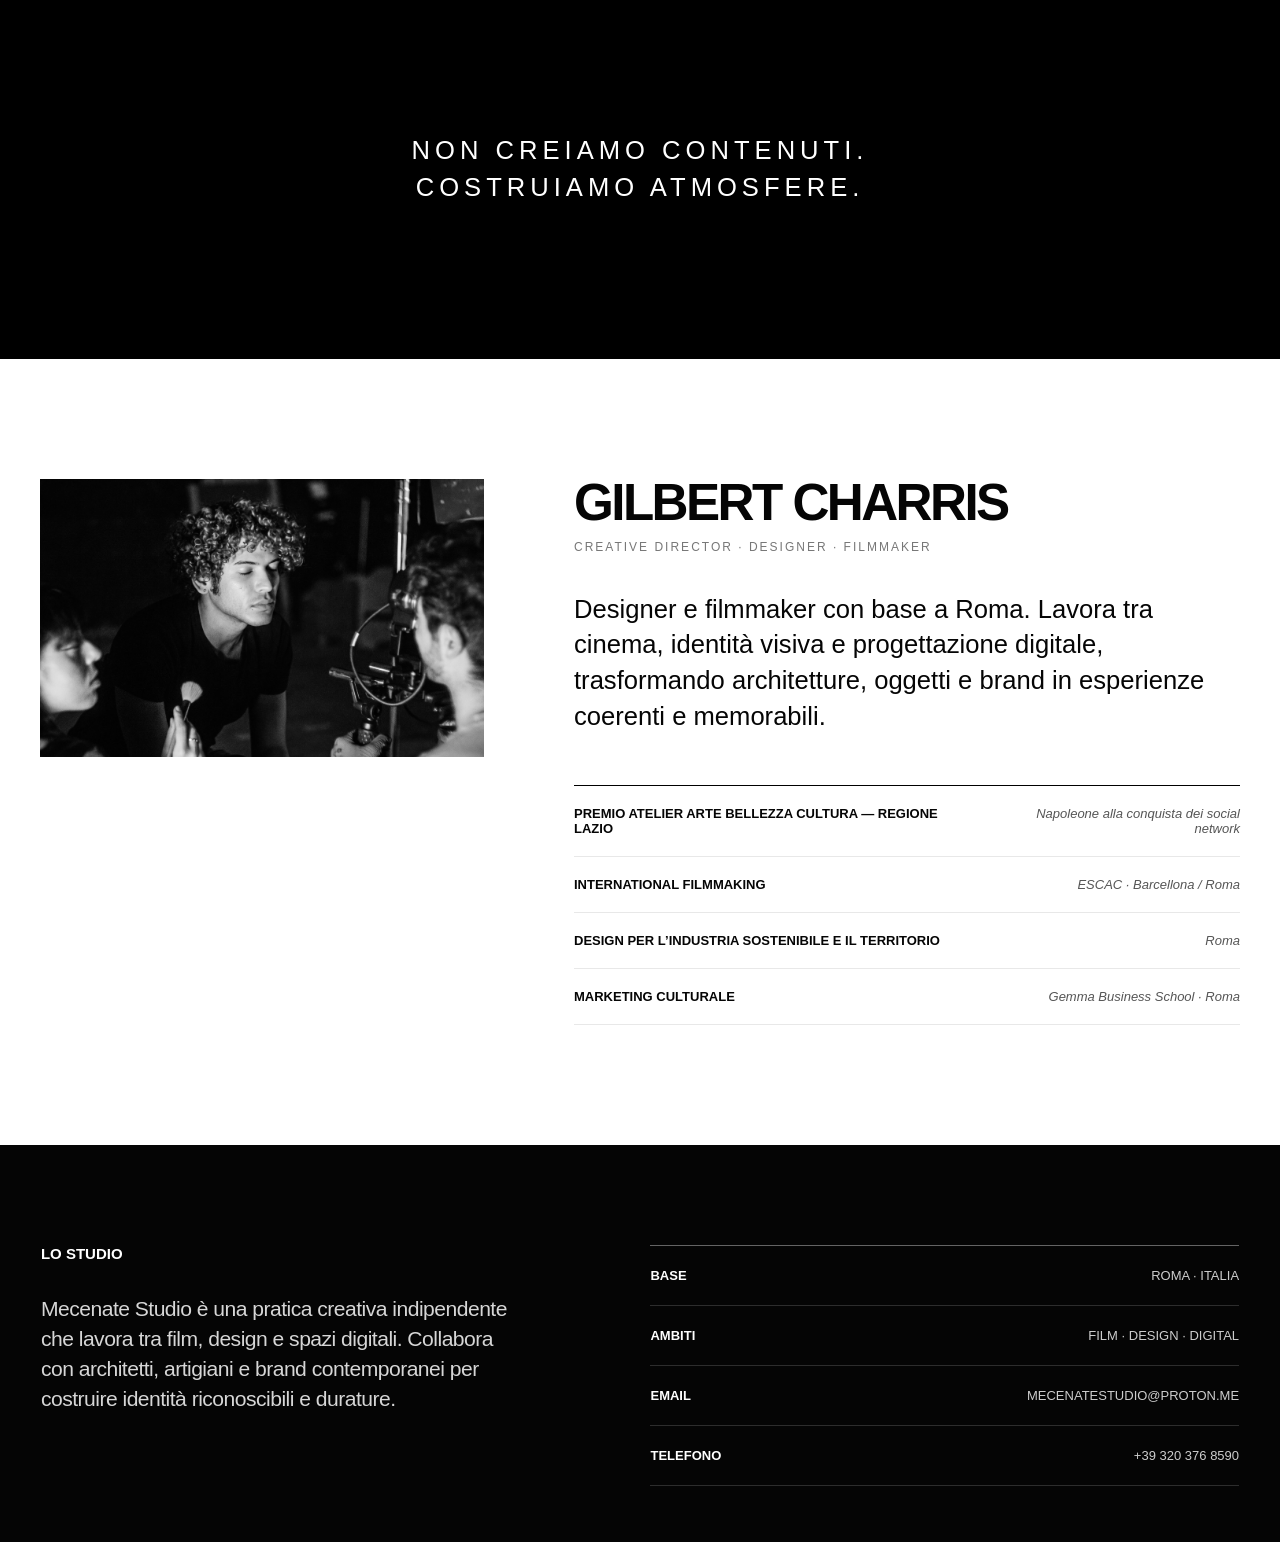
==== commit b048651a: "Restore stable Mecenate version" ====
--- a/index.html
+++ b/index.html
@@ -17,23 +17,16 @@
     <div class="header-inner">
       <button class="menu-toggle" aria-label="Apri il menu" aria-expanded="false"><span></span><span></span></button>
       <a class="brand" href="index.html">Mecenate</a>
-      <div class="language-switcher" aria-label="Seleziona lingua">
-        <button type="button" data-lang="it" class="is-active">IT</button>
-        <span>/</span>
-        <button type="button" data-lang="en">EN</button>
-        <span>/</span>
-        <button type="button" data-lang="es">ES</button>
-      </div>
     </div>
   </header>
 
   <nav class="site-menu" aria-label="Navigazione principale">
-    <a href="#studio" data-i18n="nav.studio">Studio</a>
-    <a href="film.html" data-i18n="nav.film">Film</a>
-    <a href="digital.html" data-i18n="nav.digital">Digital</a>
-    <a href="direction.html" data-i18n="nav.direction">Direction</a>
-    <a href="#contatti" data-i18n="nav.contacts">Contatti</a>
-    <div class="menu-footer" data-i18n="menu.footer">Roma · Working internationally</div>
+    <a href="#studio">Studio</a>
+    <a href="film.html">Film</a>
+    <a href="digital.html">Digital</a>
+    <a href="direction.html">Direction</a>
+    <a href="#contatti">Contatti</a>
+    <div class="menu-footer">Roma · Working internationally</div>
   </nav>
 
   <main>
@@ -42,10 +35,10 @@
         <source src="hero.mp4" type="video/mp4">
       </video>
       <div class="hero-home-content">
-        <div class="eyebrow" data-i18n="home.eyebrow">Studio creativo indipendente · Roma</div>
-        <h1 data-i18n="home.hero_title">Identità cinematografiche per progetti d’autore.</h1>
-        <p class="hero-description" data-i18n="home.hero_description">Film, spazi digitali e direzione creativa per architettura, design, artigianato e brand contemporanei.</p>
-        <a class="hero-link" href="#servizi"><span data-i18n="home.discover">Scopri lo studio</span><span class="arrow">⟶</span></a>
+        <div class="eyebrow">Studio creativo indipendente · Roma</div>
+        <h1>Identità cinematografiche per progetti d’autore.</h1>
+        <p class="hero-description">Film, spazi digitali e direzione creativa per architettura, design, artigianato e brand contemporanei.</p>
+        <a class="hero-link" href="#servizi"><span>Scopri lo studio</span><span class="arrow">⟶</span></a>
       </div>
     </section>
 
@@ -53,8 +46,8 @@
       <a class="service-card service-film reverse" href="film.html">
         <div class="service-copy">
           <span class="service-kicker">Film & Direction</span>
-          <h2 class="service-title" data-i18n="service.film_title">Racconti visivi cinematografici.</h2>
-          <span class="inline-link"><span class="arrow">⟶</span> <span data-i18n="service.explore">Esplora l’approccio</span></span>
+          <h2 class="service-title">Racconti visivi cinematografici.</h2>
+          <span class="inline-link"><span class="arrow">⟶</span> Esplora l’approccio</span>
         </div>
         <div class="service-visual"><img src="foto1.jpg" alt="Set cinematografico in bianco e nero"></div>
       </a>
@@ -62,8 +55,8 @@
       <a class="service-card service-digital" href="digital.html">
         <div class="service-copy">
           <span class="service-kicker">Digital Spaces</span>
-          <h2 class="service-title" data-i18n="service.digital_title">Siti web d’autore.</h2>
-          <span class="inline-link"><span class="arrow">⟶</span> <span data-i18n="service.explore">Esplora l’approccio</span></span>
+          <h2 class="service-title">Siti web d’autore.</h2>
+          <span class="inline-link"><span class="arrow">⟶</span> Esplora l’approccio</span>
         </div>
         <div class="service-visual"><img src="foto2.jpg" alt="Spazio digitale editoriale in bianco e nero"></div>
       </a>
@@ -71,31 +64,27 @@
       <a class="service-card service-strategy reverse" href="direction.html">
         <div class="service-copy">
           <span class="service-kicker">Strategy & Curation</span>
-          <h2 class="service-title" data-i18n="service.strategy_title">Direzione creativa e identità digitale.</h2>
-          <span class="inline-link"><span class="arrow">⟶</span> <span data-i18n="service.explore">Esplora l’approccio</span></span>
+          <h2 class="service-title">Direzione creativa e identità digitale.</h2>
+          <span class="inline-link"><span class="arrow">⟶</span> Esplora l’approccio</span>
         </div>
         <div class="service-visual"><img src="foto3.jpg" alt="Materiali di ricerca e curatela visiva"></div>
       </a>
     </section>
 
-    <section class="manifesto"><p data-i18n-html="home.manifesto">Non creiamo contenuti.<br>Costruiamo atmosfere.</p></section>
+    <section class="manifesto"><p>Non creiamo contenuti.<br>Costruiamo atmosfere.</p></section>
 
     <section class="about" id="studio">
       <div class="about-grid">
-        <div class="about-image">
-          <img src="gilbert-foto.jpg" alt="Gilbert Charris durante una produzione cinematografica">
-        </div>
-
+        <div class="about-image"><img src="gilbert-foto.jpg" alt="Gilbert Charris durante una produzione"></div>
         <div>
           <h2>Gilbert Charris</h2>
-          <div class="about-role" data-i18n="about.role">Creative Director · Designer · Filmmaker</div>
-          <p class="about-intro" data-i18n="about.intro">Designer e filmmaker con base a Roma. Lavora tra cinema, identità visiva e progettazione digitale, trasformando architetture, oggetti e brand in esperienze coerenti e memorabili.</p>
-
+          <div class="about-role">Creative Director · Designer · Filmmaker</div>
+          <p class="about-intro">Designer e filmmaker con base a Roma. Lavora tra cinema, identità visiva e progettazione digitale, trasformando architetture, oggetti e brand in esperienze coerenti e memorabili.</p>
           <ul class="credentials">
-            <li><strong data-i18n="about.award">Premio Atelier Arte Bellezza Cultura — Regione Lazio</strong><span>Napoleone alla conquista dei social network</span></li>
+            <li><strong>Premio Atelier Arte Bellezza Cultura — Regione Lazio</strong><span>Napoleone alla conquista dei social network</span></li>
             <li><strong>International Filmmaking</strong><span>ESCAC · Barcellona / Roma</span></li>
-            <li><strong data-i18n="about.degree">Design per l’Industria Sostenibile e il Territorio</strong><span>Roma</span></li>
-            <li><strong data-i18n="about.marketing">Marketing culturale</strong><span>Gemma Business School · Roma</span></li>
+            <li><strong>Design per l’Industria Sostenibile e il Territorio</strong><span>Roma</span></li>
+            <li><strong>Marketing culturale</strong><span>Gemma Business School · Roma</span></li>
           </ul>
         </div>
       </div>
@@ -104,24 +93,15 @@
 
   <footer class="site-footer" id="contatti">
     <div>
-      <h3 data-i18n="footer.title">Lo studio</h3>
-      <p data-i18n="footer.copy">Mecenate Studio è una pratica creativa indipendente che lavora tra film, design e spazi digitali. Collabora con architetti, artigiani e brand contemporanei per costruire identità riconoscibili e durature.</p>
+      <h3>Lo studio</h3>
+      <p>Mecenate Studio è una pratica creativa indipendente che lavora tra film, design e spazi digitali. Collabora con architetti, artigiani e brand contemporanei per costruire identità riconoscibili e durature.</p>
     </div>
-
-    <div class="contact-actions">
-      <div class="contact-meta">
-        <span data-i18n="footer.base_label">Base</span>
-        <strong data-i18n="footer.base">Roma · Italia</strong>
-      </div>
-      <div class="contact-meta">
-        <span data-i18n="footer.fields_label">Ambiti</span>
-        <strong>Film · Design · Digital</strong>
-      </div>
-      <div class="contact-buttons">
-        <a class="contact-button" href="mailto:mecenatestudio@proton.me" data-i18n="footer.write">Scrivici</a>
-        <a class="contact-button" href="tel:+393203768590" data-i18n="footer.call">Chiamaci</a>
-      </div>
-    </div>
+    <ul class="contact-list">
+      <li><strong>Base</strong><span>Roma · Italia</span></li>
+      <li><strong>Ambiti</strong><span>Film · Design · Digital</span></li>
+      <li><strong>Email</strong><a href="mailto:mecenatestudio@proton.me">mecenatestudio@proton.me</a></li>
+      <li><strong>Telefono</strong><a href="tel:+393203768590">+39 320 376 8590</a></li>
+    </ul>
   </footer>
 
   <script src="main.js"></script>
--- a/style.css
+++ b/style.css
@@ -1036,375 +1036,3 @@
 @media (prefers-reduced-motion: reduce) {
   .service-visual::after { animation: none; }
 }
-
-
-
-/* =========================================================
-   MECENATE v3.6 — LANGUAGE / CONTINUITY / PRIVATE CONTACTS
-========================================================= */
-
-/* Language switcher */
-.language-switcher {
-  margin-left: auto;
-  display: inline-flex;
-  align-items: center;
-  gap: 7px;
-  position: relative;
-  z-index: 1200;
-  font-size: 10px;
-  letter-spacing: 1.4px;
-}
-
-.language-switcher button {
-  border: 0;
-  padding: 4px 0;
-  background: transparent;
-  color: rgba(0,0,0,.38);
-  font: inherit;
-  letter-spacing: inherit;
-  cursor: pointer;
-  transition: color .25s ease;
-}
-
-.language-switcher button:hover,
-.language-switcher button.is-active {
-  color: #000;
-}
-
-.language-switcher span {
-  color: rgba(0,0,0,.22);
-}
-
-/* Exact photographic continuation:
-   the blurred field and the sharp window use the same image,
-   same canvas, same crop and same object-position. */
-.about-continuation {
-  --sharp-left: 5.5vw;
-  --sharp-top: 18%;
-  --sharp-width: min(36vw, 610px);
-  --sharp-height: 52%;
-  position: relative;
-  width: 100%;
-  max-width: none;
-  min-height: 900px;
-  margin: 0;
-  padding: 0;
-  overflow: hidden;
-  border-top: 1px solid #000;
-  isolation: isolate;
-  background: #f5f3ef;
-}
-
-.about-photo-field,
-.about-photo-blur {
-  position: absolute;
-  inset: 0;
-  width: 100%;
-  height: 100%;
-}
-
-.about-photo-field {
-  z-index: 0;
-  overflow: hidden;
-}
-
-.about-photo-blur,
-.about-photo-sharp {
-  object-fit: cover;
-  object-position: left center;
-  filter: grayscale(100%);
-}
-
-.about-photo-blur {
-  transform: scale(1.065);
-  filter: grayscale(100%) blur(24px) contrast(.9) brightness(1.06);
-  opacity: .82;
-}
-
-.about-continuation::before {
-  content: "";
-  position: absolute;
-  inset: 0;
-  z-index: 1;
-  pointer-events: none;
-  background:
-    linear-gradient(
-      90deg,
-      rgba(255,255,255,.05) 0%,
-      rgba(255,255,255,.04) 35%,
-      rgba(255,255,255,.76) 50%,
-      rgba(255,255,255,.97) 67%,
-      #fff 100%
-    );
-}
-
-.about-continuation::after {
-  content: "";
-  position: absolute;
-  inset: 0;
-  z-index: 2;
-  pointer-events: none;
-  opacity: .055;
-  background-image:
-    url("data:image/svg+xml,%3Csvg viewBox='0 0 180 180' xmlns='http://www.w3.org/2000/svg'%3E%3Cfilter id='n'%3E%3CfeTurbulence type='fractalNoise' baseFrequency='.8' numOctaves='3' stitchTiles='stitch'/%3E%3C/filter%3E%3Crect width='100%25' height='100%25' filter='url(%23n)' opacity='.65'/%3E%3C/svg%3E");
-}
-
-.about-sharp-window {
-  position: absolute;
-  left: var(--sharp-left);
-  top: var(--sharp-top);
-  width: var(--sharp-width);
-  height: var(--sharp-height);
-  z-index: 3;
-  overflow: hidden;
-  background: #111;
-  box-shadow: 0 26px 65px rgba(0,0,0,.14);
-}
-
-.about-photo-sharp {
-  position: absolute;
-  left: calc(-1 * var(--sharp-left));
-  top: calc(-1 * var(--sharp-top));
-  width: 100vw;
-  height: 900px;
-  max-width: none;
-  object-fit: cover;
-  object-position: left center;
-  filter: grayscale(100%) contrast(1.05);
-}
-
-.about-copy-panel {
-  position: relative;
-  z-index: 4;
-  width: min(52vw, 820px);
-  margin-left: auto;
-  padding: 145px 5.5vw 120px 3vw;
-}
-
-.about-copy-panel h2 {
-  font-size: clamp(48px, 5vw, 84px);
-}
-
-.about-copy-panel .about-intro {
-  max-width: 760px;
-}
-
-/* Contact information remains functional but is not publicly printed */
-.contact-actions {
-  display: flex;
-  flex-direction: column;
-  gap: 0;
-}
-
-.contact-meta {
-  display: flex;
-  align-items: center;
-  justify-content: space-between;
-  gap: 30px;
-  padding: 20px 0;
-  border-bottom: 1px solid rgba(255,255,255,.16);
-  text-transform: uppercase;
-  font-size: 13px;
-}
-
-.contact-meta span {
-  font-weight: 700;
-}
-
-.contact-meta strong {
-  font-weight: 400;
-  color: rgba(255,255,255,.76);
-  text-align: right;
-}
-
-.contact-buttons {
-  display: grid;
-  grid-template-columns: 1fr 1fr;
-  gap: 12px;
-  margin-top: 34px;
-}
-
-.contact-button {
-  display: flex;
-  align-items: center;
-  justify-content: space-between;
-  min-height: 66px;
-  padding: 0 22px;
-  border: 1px solid rgba(255,255,255,.55);
-  text-decoration: none;
-  text-transform: uppercase;
-  font-size: 12px;
-  font-weight: 700;
-  letter-spacing: 1.5px;
-  transition: background .3s ease, color .3s ease;
-}
-
-.contact-button::after {
-  content: "⟶";
-  font-size: 22px;
-  font-weight: 300;
-}
-
-.contact-button:hover {
-  background: #fff;
-  color: #050505;
-}
-
-@media (max-width: 900px) {
-  .brand {
-    letter-spacing: 6px;
-    padding-left: 6px;
-  }
-
-  .language-switcher {
-    gap: 5px;
-    font-size: 9px;
-  }
-
-  .about-continuation {
-    --sharp-left: 22px;
-    --sharp-top: 72px;
-    --sharp-width: calc(100vw - 44px);
-    --sharp-height: 340px;
-    min-height: auto;
-    padding-top: 470px;
-  }
-
-  .about-photo-blur {
-    height: 470px;
-  }
-
-  .about-continuation::before {
-    background:
-      linear-gradient(
-        180deg,
-        rgba(255,255,255,.04) 0%,
-        rgba(255,255,255,.05) 48%,
-        rgba(255,255,255,.98) 82%,
-        #fff 100%
-      );
-  }
-
-  .about-sharp-window {
-    height: var(--sharp-height);
-  }
-
-  .about-photo-sharp {
-    left: -22px;
-    top: -72px;
-    width: 100vw;
-    height: 470px;
-  }
-
-  .about-copy-panel {
-    width: 100%;
-    margin: 0;
-    padding: 70px 22px 100px;
-    background: #fff;
-  }
-
-  .contact-buttons {
-    grid-template-columns: 1fr;
-  }
-}
-
-
-
-/* =========================================================
-   MECENATE v3.7 — FULL-BLEED SERVICES + ORIGINAL PORTRAIT
-========================================================= */
-
-/* Elimina la linea chiara e l'effetto “immagine dentro una cornice”.
-   Ogni fotografia ora riempie completamente la propria metà. */
-.service-card {
-  gap: 0;
-  border-top: 0;
-  background: #fff;
-}
-
-.service-visual {
-  padding: 0;
-  align-items: stretch;
-  justify-content: stretch;
-  min-width: 0;
-}
-
-.service-visual img {
-  position: absolute;
-  inset: 0;
-  width: 100%;
-  height: 100%;
-  max-width: none;
-  aspect-ratio: auto;
-  object-fit: cover;
-  box-shadow: none;
-}
-
-.service-visual::before {
-  inset: 0;
-}
-
-.service-visual::after {
-  inset: -12%;
-}
-
-/* Una piccola invasione elimina eventuali fessure sub-pixel
-   tra fotografia e pannello bianco senza creare un bordo visibile. */
-.service-card:not(.reverse) .service-copy {
-  margin-left: -1px;
-}
-
-.service-card.reverse .service-copy {
-  margin-right: -1px;
-}
-
-/* Ritorno alla fotografia originale, nitida e isolata su fondo bianco. */
-.about {
-  background: #fff;
-}
-
-.about-image {
-  box-shadow: 0 22px 55px rgba(0,0,0,.08);
-}
-
-.about-image img {
-  transform: scale(1.001);
-}
-
-/* Disattiva completamente il precedente sfondo fotografico sfocato. */
-.about-continuation,
-.about-photo-field,
-.about-photo-blur,
-.about-sharp-window,
-.about-photo-sharp,
-.about-copy-panel {
-  all: unset;
-}
-
-@media (max-width: 900px) {
-  .service-visual {
-    min-height: 68vw;
-    padding: 0;
-  }
-
-  .service-visual::before {
-    inset: 0;
-  }
-
-  .service-visual::after {
-    inset: -12%;
-  }
-
-  .service-card:not(.reverse) .service-copy,
-  .service-card.reverse .service-copy {
-    margin: 0;
-  }
-
-  .about {
-    padding: 80px 22px;
-  }
-
-  .about-image {
-    box-shadow: 0 16px 40px rgba(0,0,0,.08);
-  }
-}
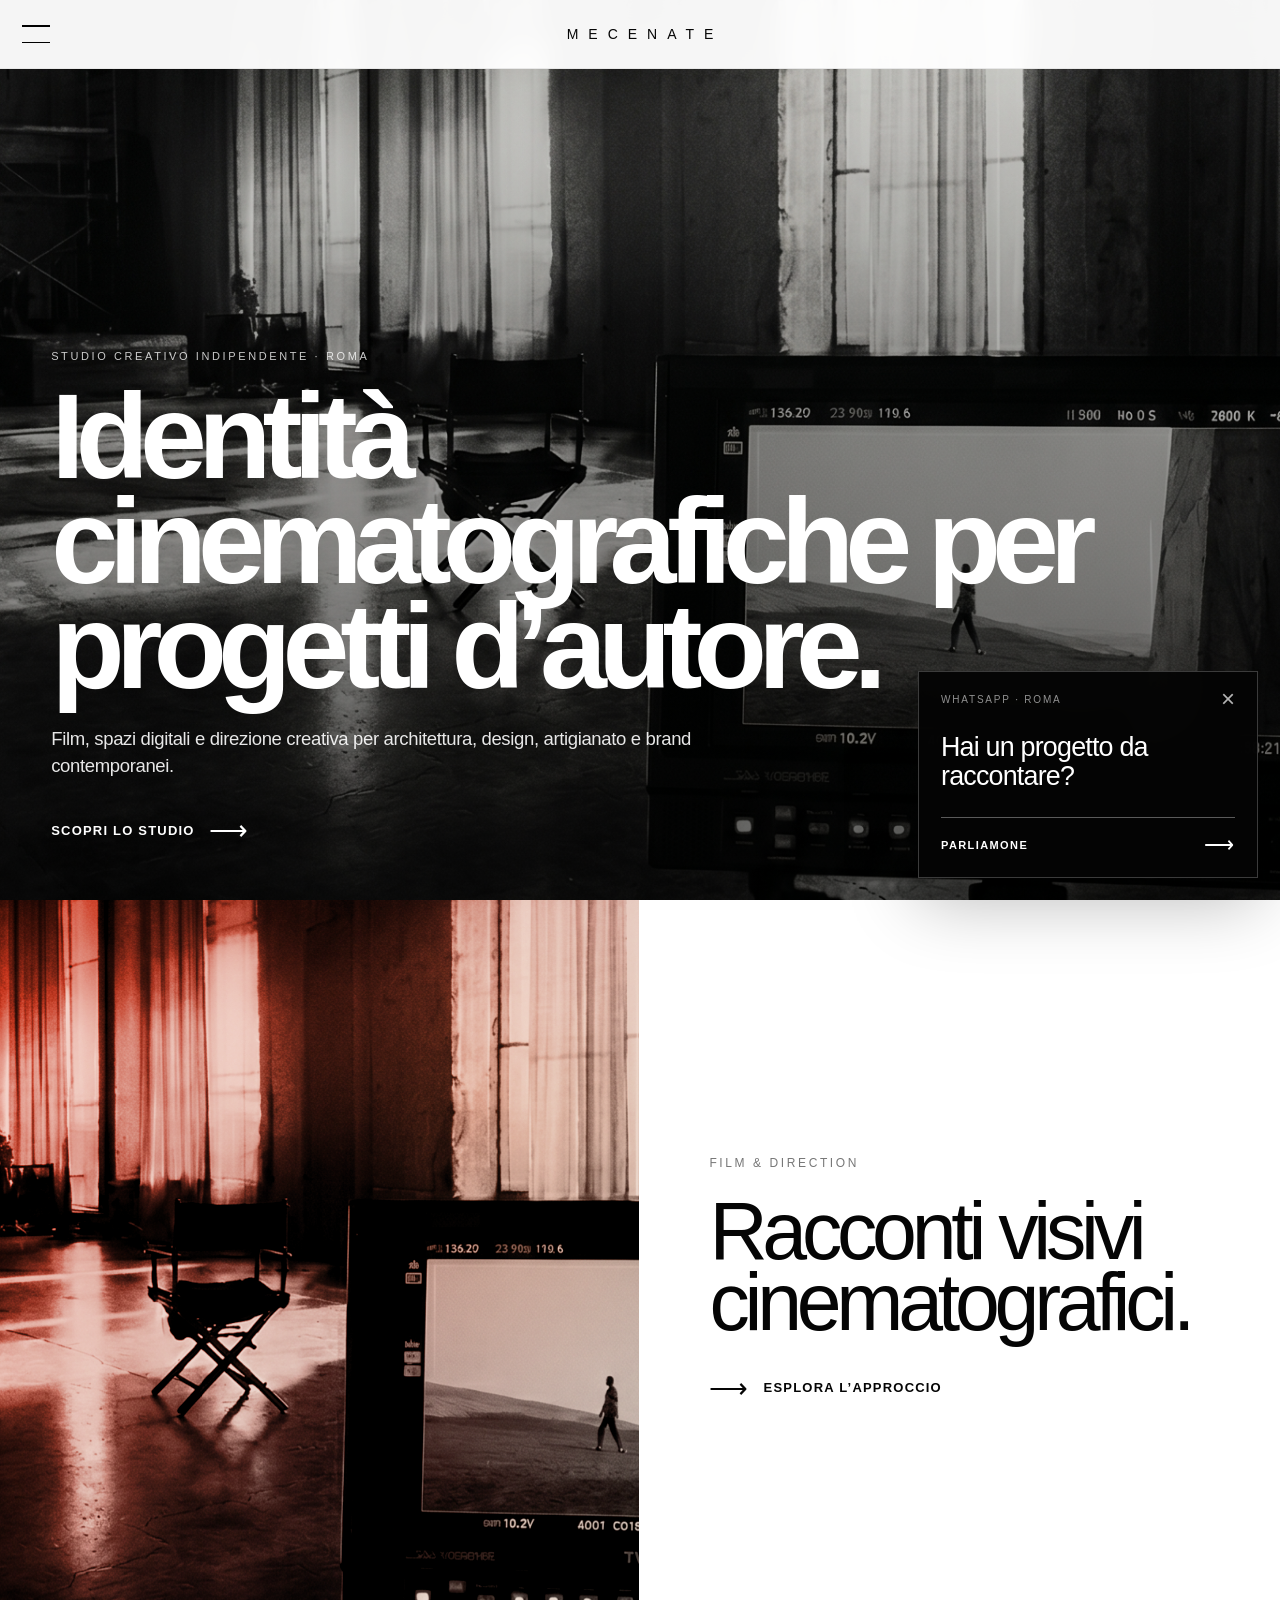
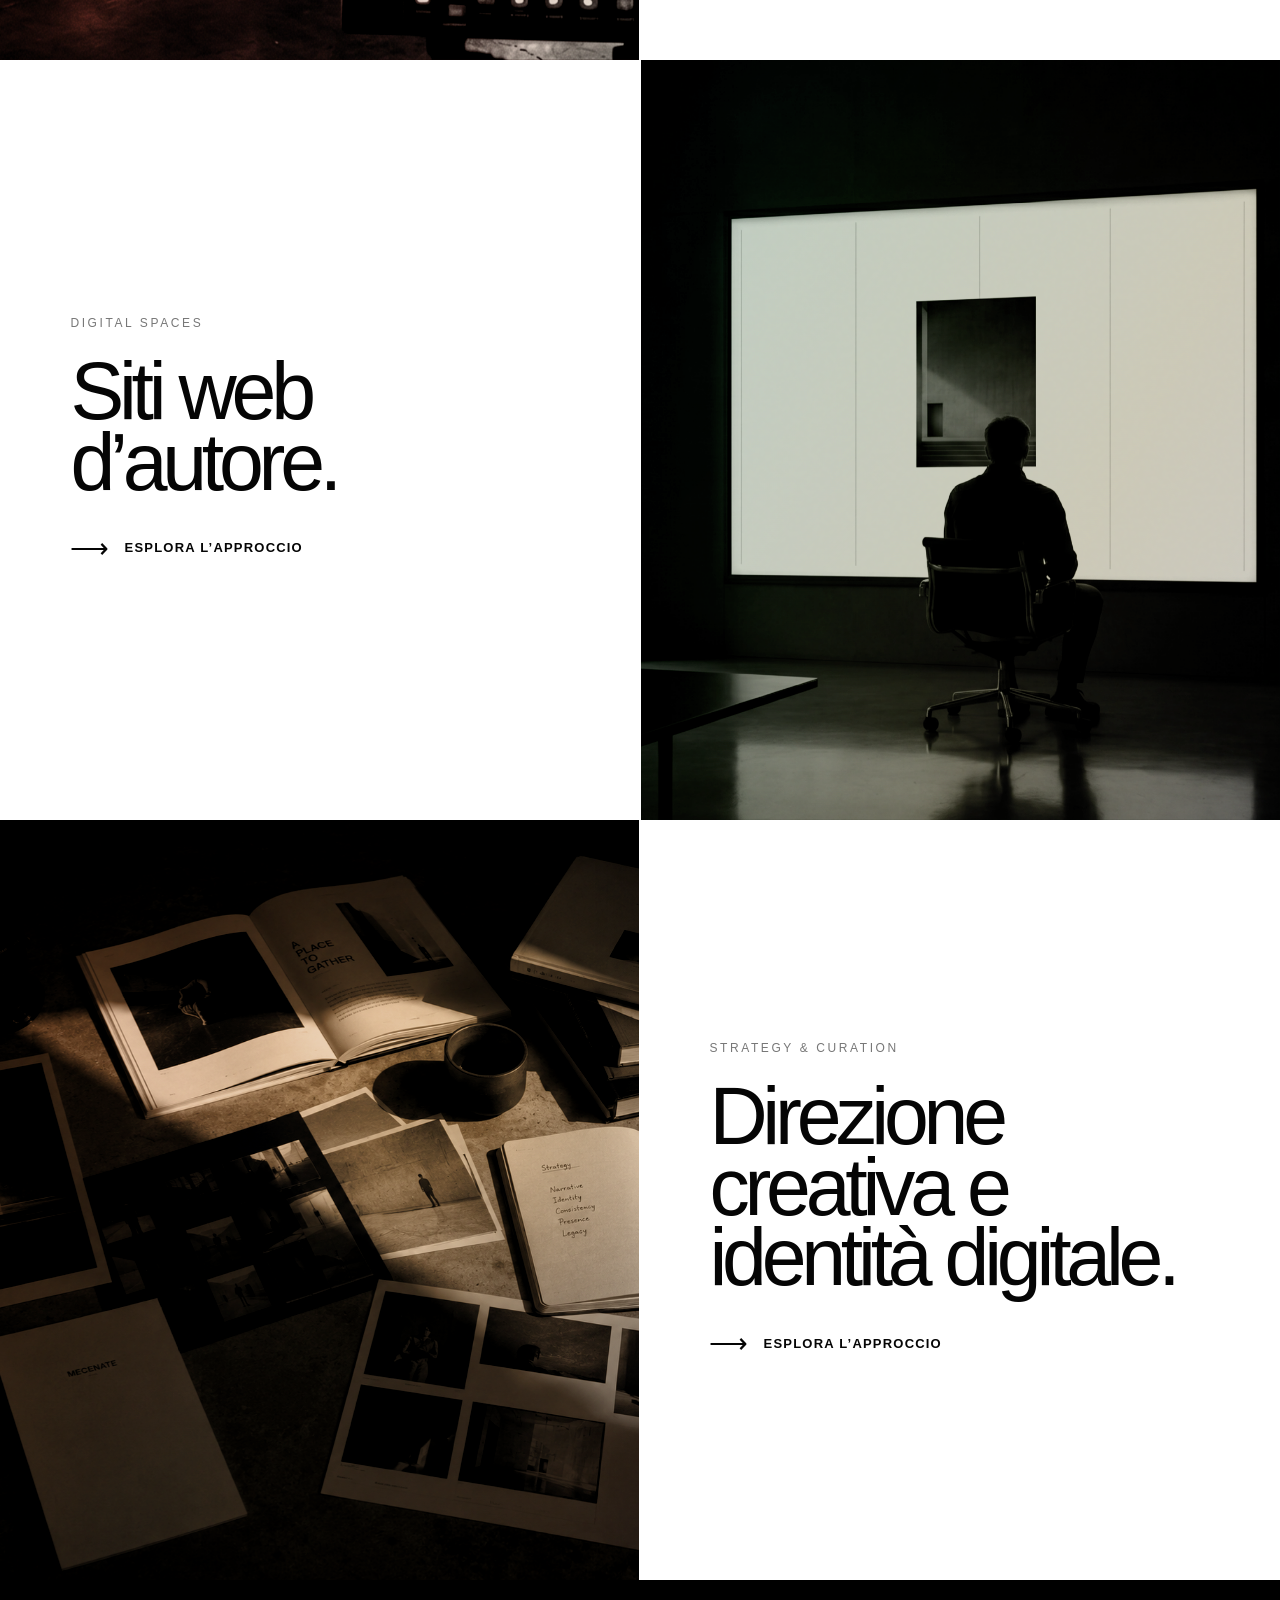
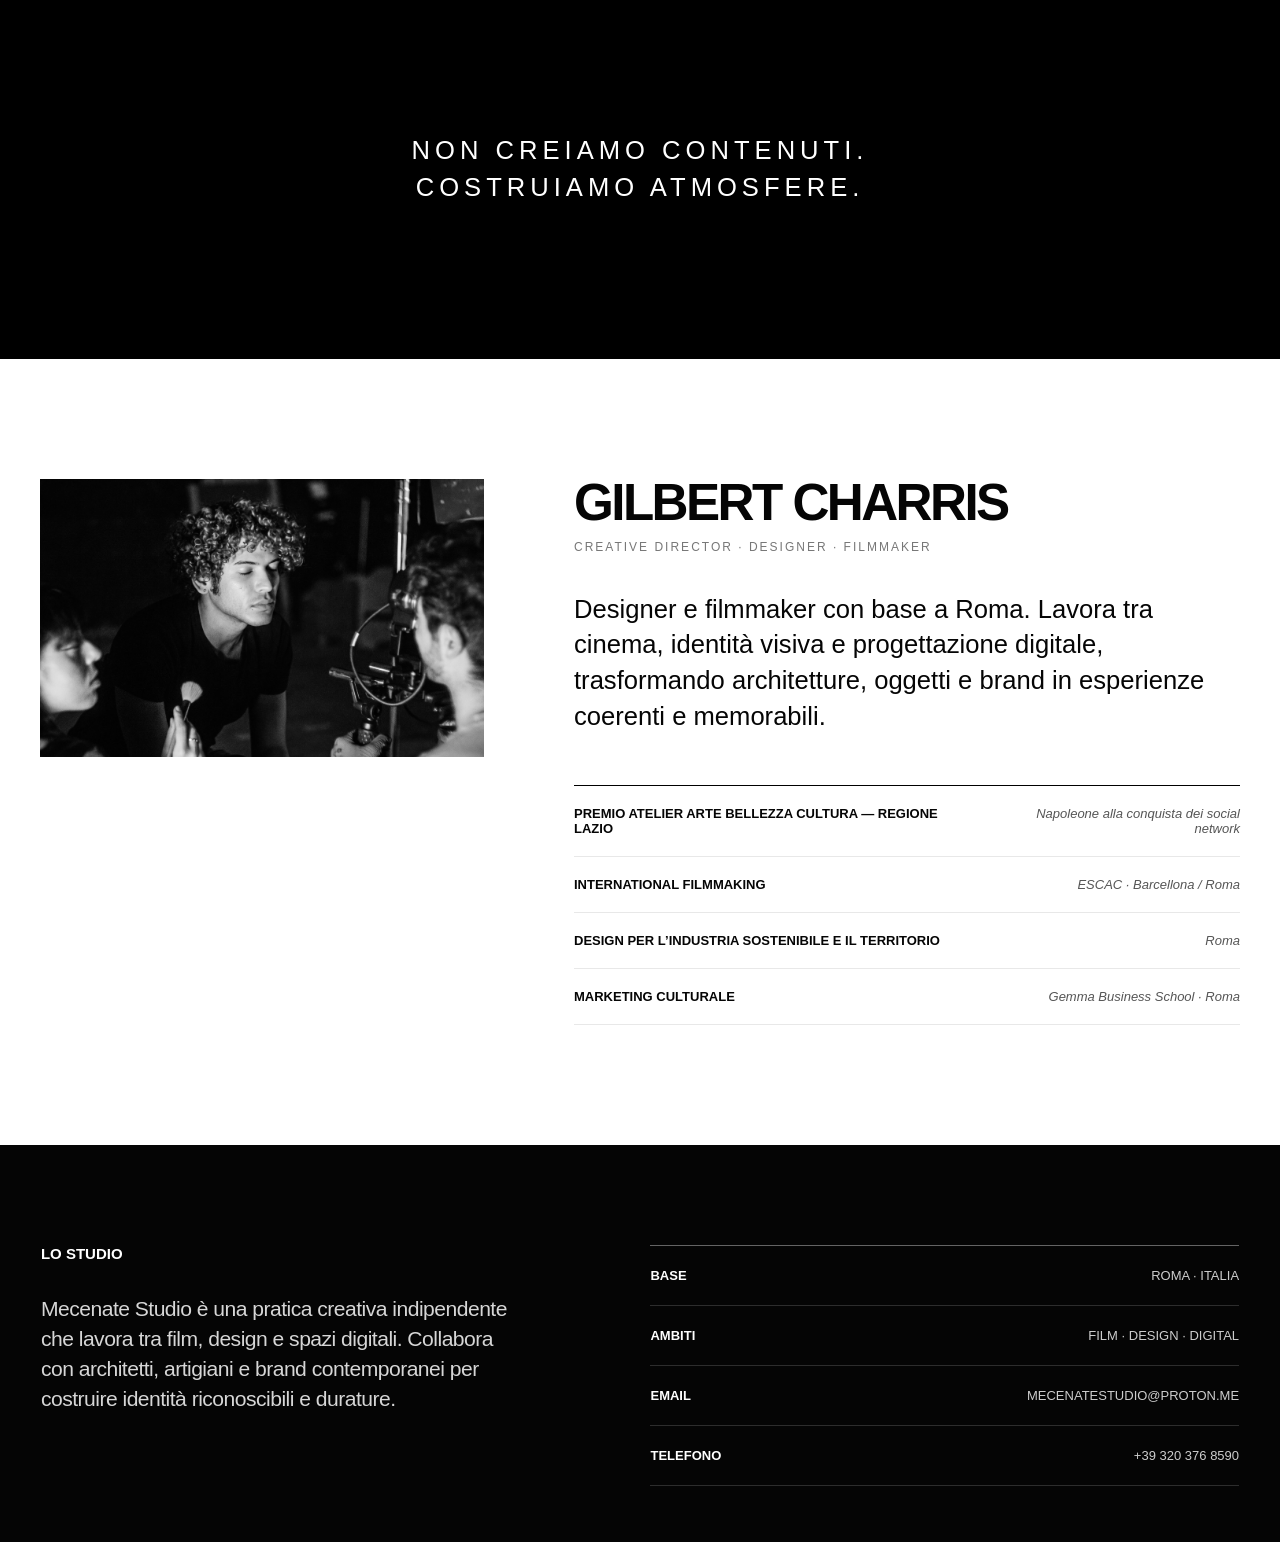
==== commit 629dcb26: "Move language selector inside navigation menu" ====
--- a/index.html
+++ b/index.html
@@ -21,12 +21,20 @@
   </header>
 
   <nav class="site-menu" aria-label="Navigazione principale">
-    <a href="#studio">Studio</a>
+    <a href="#studio" data-i18n="nav.studio">Studio</a>
     <a href="film.html">Film</a>
     <a href="digital.html">Digital</a>
-    <a href="direction.html">Direction</a>
-    <a href="#contatti">Contatti</a>
-    <div class="menu-footer">Roma · Working internationally</div>
+    <a href="direction.html" data-i18n="nav.direction">Direction</a>
+    <a href="#contatti" data-i18n="nav.contacts">Contatti</a>
+    <div class="menu-language" aria-label="Seleziona lingua">
+      <span class="menu-language-label">Lingua</span>
+      <div class="menu-language-options">
+        <button type="button" data-lang="it" class="is-active">Italiano</button>
+        <button type="button" data-lang="en">English</button>
+        <button type="button" data-lang="es">Español</button>
+      </div>
+    </div>
+    <div class="menu-footer" data-i18n="menu.footer">Roma · Working internationally</div>
   </nav>
 
   <main>
@@ -35,10 +43,10 @@
         <source src="hero.mp4" type="video/mp4">
       </video>
       <div class="hero-home-content">
-        <div class="eyebrow">Studio creativo indipendente · Roma</div>
-        <h1>Identità cinematografiche per progetti d’autore.</h1>
-        <p class="hero-description">Film, spazi digitali e direzione creativa per architettura, design, artigianato e brand contemporanei.</p>
-        <a class="hero-link" href="#servizi"><span>Scopri lo studio</span><span class="arrow">⟶</span></a>
+        <div class="eyebrow" data-i18n="home.eyebrow">Studio creativo indipendente · Roma</div>
+        <h1 data-i18n="home.title">Identità cinematografiche per progetti d’autore.</h1>
+        <p class="hero-description" data-i18n="home.description">Film, spazi digitali e direzione creativa per architettura, design, artigianato e brand contemporanei.</p>
+        <a class="hero-link" href="#servizi"><span data-i18n="home.discover">Scopri lo studio</span><span class="arrow">⟶</span></a>
       </div>
     </section>
 
@@ -46,8 +54,8 @@
       <a class="service-card service-film reverse" href="film.html">
         <div class="service-copy">
           <span class="service-kicker">Film & Direction</span>
-          <h2 class="service-title">Racconti visivi cinematografici.</h2>
-          <span class="inline-link"><span class="arrow">⟶</span> Esplora l’approccio</span>
+          <h2 class="service-title" data-i18n="service.film">Racconti visivi cinematografici.</h2>
+          <span class="inline-link"><span class="arrow">⟶</span> <span data-i18n="service.explore">Esplora l’approccio</span></span>
         </div>
         <div class="service-visual"><img src="foto1.jpg" alt="Set cinematografico in bianco e nero"></div>
       </a>
@@ -55,8 +63,8 @@
       <a class="service-card service-digital" href="digital.html">
         <div class="service-copy">
           <span class="service-kicker">Digital Spaces</span>
-          <h2 class="service-title">Siti web d’autore.</h2>
-          <span class="inline-link"><span class="arrow">⟶</span> Esplora l’approccio</span>
+          <h2 class="service-title" data-i18n="service.digital">Siti web d’autore.</h2>
+          <span class="inline-link"><span class="arrow">⟶</span> <span data-i18n="service.explore">Esplora l’approccio</span></span>
         </div>
         <div class="service-visual"><img src="foto2.jpg" alt="Spazio digitale editoriale in bianco e nero"></div>
       </a>
@@ -64,14 +72,14 @@
       <a class="service-card service-strategy reverse" href="direction.html">
         <div class="service-copy">
           <span class="service-kicker">Strategy & Curation</span>
-          <h2 class="service-title">Direzione creativa e identità digitale.</h2>
-          <span class="inline-link"><span class="arrow">⟶</span> Esplora l’approccio</span>
+          <h2 class="service-title" data-i18n="service.direction">Direzione creativa e identità digitale.</h2>
+          <span class="inline-link"><span class="arrow">⟶</span> <span data-i18n="service.explore">Esplora l’approccio</span></span>
         </div>
         <div class="service-visual"><img src="foto3.jpg" alt="Materiali di ricerca e curatela visiva"></div>
       </a>
     </section>
 
-    <section class="manifesto"><p>Non creiamo contenuti.<br>Costruiamo atmosfere.</p></section>
+    <section class="manifesto"><p data-i18n-html="home.manifesto">Non creiamo contenuti.<br>Costruiamo atmosfere.</p></section>
 
     <section class="about" id="studio">
       <div class="about-grid">
@@ -104,6 +112,20 @@
     </ul>
   </footer>
 
+
+  <aside class="whatsapp-popup" aria-label="Contatto WhatsApp" aria-hidden="true">
+    <button class="whatsapp-close" type="button" aria-label="Chiudi">×</button>
+    <span class="whatsapp-label">WhatsApp · Roma</span>
+    <p>Hai un progetto da raccontare?</p>
+    <a
+      href="https://wa.me/393203768590?text=Ciao%20Mecenate%20Studio%2C%20vorrei%20parlare%20di%20un%20progetto."
+      target="_blank"
+      rel="noopener noreferrer"
+    >
+      Parliamone <span>⟶</span>
+    </a>
+  </aside>
+
   <script src="main.js"></script>
 </body>
 </html>
--- a/style.css
+++ b/style.css
@@ -1036,3 +1036,493 @@
 @media (prefers-reduced-motion: reduce) {
   .service-visual::after { animation: none; }
 }
+
+
+
+/* =========================================================
+   MECENATE v3.9 — THREE DISTINCT CINEMATIC HOVERS
+   Ogni servizio ha un movimento proprio, lento e narrativo.
+========================================================= */
+
+.service-card .service-visual img,
+.service-card .service-visual::before,
+.service-card .service-visual::after {
+  will-change: transform, opacity, filter, background-position;
+}
+
+/* Base: nessun movimento generico uguale per tutti */
+.service-card:hover .service-visual img {
+  transform: none;
+}
+
+/* ---------------------------------------------------------
+   01 — FILM & DIRECTION
+   Push-in lento + fuga di luce tungsteno.
+--------------------------------------------------------- */
+.service-film .service-visual img {
+  transform-origin: 58% 48%;
+}
+
+.service-film:hover .service-visual img {
+  transform: scale(1.055) translate3d(-1.2%, -.5%, 0);
+  filter: saturate(.92) contrast(1.09) brightness(.88) sepia(.20);
+}
+
+.service-film:hover .service-visual::before {
+  opacity: .82;
+  background-size: 170% 170%, 145% 145%;
+  animation: filmLightLeak 2.8s cubic-bezier(.22,.61,.36,1) both;
+}
+
+@keyframes filmLightLeak {
+  0% {
+    background-position: 110% 50%, 72% 25%;
+    transform: translateX(5%);
+  }
+  45% {
+    background-position: 48% 50%, 66% 28%;
+  }
+  100% {
+    background-position: -22% 50%, 60% 30%;
+    transform: translateX(-3%);
+  }
+}
+
+/* ---------------------------------------------------------
+   02 — DIGITAL SPACES
+   Deriva orizzontale + respiro fosforico del monitor.
+--------------------------------------------------------- */
+.service-digital .service-visual img {
+  transform-origin: 50% 52%;
+}
+
+.service-digital:hover .service-visual img {
+  transform: scale(1.035) translate3d(1.4%, -.8%, 0);
+  filter: saturate(.72) contrast(1.08) brightness(.82) sepia(.10);
+}
+
+.service-digital:hover .service-visual::before {
+  opacity: .76;
+  animation: digitalPhosphor 2.5s ease-in-out both;
+}
+
+.service-digital:hover .service-visual::after {
+  opacity: .14;
+  animation:
+    serviceGrain .28s steps(2) infinite,
+    digitalScan 2.4s ease-in-out both;
+}
+
+@keyframes digitalPhosphor {
+  0% {
+    filter: brightness(.9);
+    transform: scale(1);
+  }
+  50% {
+    filter: brightness(1.16);
+    transform: scale(1.015);
+  }
+  100% {
+    filter: brightness(1.02);
+    transform: scale(1.008);
+  }
+}
+
+@keyframes digitalScan {
+  0% { transform: translate3d(0,-2%,0); }
+  50% { transform: translate3d(0,2%,0); }
+  100% { transform: translate3d(0,0,0); }
+}
+
+/* ---------------------------------------------------------
+   03 — STRATEGY & CURATION
+   Leggero movimento da tavolo editoriale + luce ambrata.
+--------------------------------------------------------- */
+.service-strategy .service-visual img {
+  transform-origin: 46% 44%;
+}
+
+.service-strategy:hover .service-visual img {
+  transform: scale(1.04) translate3d(-.7%, -1%, 0) rotate(-.18deg);
+  filter: saturate(.78) contrast(1.05) brightness(.84) sepia(.31);
+}
+
+.service-strategy:hover .service-visual::before {
+  opacity: .80;
+  animation: strategyLamp 3.1s ease-in-out both;
+}
+
+@keyframes strategyLamp {
+  0% {
+    background-position: 0% 50%, 66% 36%;
+    filter: brightness(.92);
+  }
+  55% {
+    background-position: 18% 46%, 61% 33%;
+    filter: brightness(1.14);
+  }
+  100% {
+    background-position: 8% 50%, 64% 35%;
+    filter: brightness(1.02);
+  }
+}
+
+/* Il testo risponde appena, senza effetto “button”. */
+.service-card .service-title,
+.service-card .inline-link {
+  transition:
+    transform .9s cubic-bezier(.2,.8,.2,1),
+    letter-spacing .9s cubic-bezier(.2,.8,.2,1);
+}
+
+.service-card:hover .service-title {
+  transform: translateX(8px);
+}
+
+.service-card:hover .inline-link {
+  transform: translateX(5px);
+  letter-spacing: 1.45px;
+}
+
+@media (hover: none) {
+  .service-card:hover .service-visual img,
+  .service-card:hover .service-visual::before,
+  .service-card:hover .service-visual::after,
+  .service-card:hover .service-title,
+  .service-card:hover .inline-link {
+    animation: none;
+    transform: none;
+  }
+}
+
+@media (prefers-reduced-motion: reduce) {
+  .service-card .service-visual img,
+  .service-card .service-visual::before,
+  .service-card .service-visual::after,
+  .service-card .service-title,
+  .service-card .inline-link {
+    animation: none !important;
+    transition: none !important;
+    transform: none !important;
+  }
+}
+
+
+
+/* =========================================================
+   MECENATE v4.0 — EDITORIAL BLEED / NO DIVIDING LINES
+========================================================= */
+
+/* Nessuna linea orizzontale tra hero e servizi o tra i servizi. */
+.services,
+.service-card {
+  border: 0 !important;
+}
+
+.service-card {
+  position: relative;
+  overflow: hidden;
+  background: #fff;
+}
+
+.service-copy {
+  position: relative;
+  z-index: 4;
+  background: #fff;
+}
+
+/* L'immagine occupa interamente la propria metà. */
+.service-visual {
+  padding: 0;
+  overflow: visible;
+  z-index: 2;
+}
+
+.service-visual img {
+  position: absolute;
+  inset: 0;
+  width: 100%;
+  height: 100%;
+  max-width: none;
+  aspect-ratio: auto;
+  object-fit: cover;
+  box-shadow: none;
+}
+
+/* Anche tinta e grana seguono l'intera immagine. */
+.service-visual::before {
+  inset: 0;
+}
+
+.service-visual::after {
+  inset: -12%;
+}
+
+/* Sangria editoriale di 30 px:
+   la fotografia entra nel foglio bianco e scompare con una maschera,
+   senza blur e senza bordo netto. */
+
+/* Film e Strategy: immagine a sinistra, dissolvenza verso destra. */
+.service-card.reverse .service-visual {
+  width: calc(100% + 30px);
+  -webkit-mask-image: linear-gradient(
+    to right,
+    #000 0,
+    #000 calc(100% - 30px),
+    transparent 100%
+  );
+  mask-image: linear-gradient(
+    to right,
+    #000 0,
+    #000 calc(100% - 30px),
+    transparent 100%
+  );
+}
+
+/* Digital: immagine a destra, dissolvenza verso sinistra. */
+.service-card:not(.reverse) .service-visual {
+  width: calc(100% + 30px);
+  margin-left: -30px;
+  -webkit-mask-image: linear-gradient(
+    to right,
+    transparent 0,
+    #000 30px,
+    #000 100%
+  );
+  mask-image: linear-gradient(
+    to right,
+    transparent 0,
+    #000 30px,
+    #000 100%
+  );
+}
+
+/* Evita qualsiasi fessura sub-pixel tra i due pannelli. */
+.service-card.reverse .service-copy {
+  margin-left: -1px;
+}
+
+.service-card:not(.reverse) .service-copy {
+  margin-right: -1px;
+}
+
+/* Mobile: composizione pulita, senza sovrapposizioni laterali. */
+@media (max-width: 900px) {
+  .service-visual,
+  .service-card.reverse .service-visual,
+  .service-card:not(.reverse) .service-visual {
+    width: 100%;
+    margin: 0;
+    min-height: 68vw;
+    padding: 0;
+    overflow: hidden;
+    -webkit-mask-image: none;
+    mask-image: none;
+  }
+
+  .service-visual::before {
+    inset: 0;
+  }
+
+  .service-card.reverse .service-copy,
+  .service-card:not(.reverse) .service-copy {
+    margin: 0;
+  }
+}
+
+
+/* =========================================================
+   MECENATE v4.1 — DISCREET WHATSAPP CONTACT
+========================================================= */
+.whatsapp-popup {
+  position: fixed;
+  right: 22px;
+  bottom: 22px;
+  z-index: 2500;
+  width: min(340px, calc(100vw - 44px));
+  padding: 22px 22px 20px;
+  background: rgba(5,5,5,.96);
+  color: #fff;
+  border: 1px solid rgba(255,255,255,.22);
+  box-shadow: 0 22px 70px rgba(0,0,0,.28);
+  backdrop-filter: blur(14px);
+  -webkit-backdrop-filter: blur(14px);
+  opacity: 0;
+  visibility: hidden;
+  transform: translate3d(0,18px,0);
+  transition:
+    opacity .75s cubic-bezier(.2,.8,.2,1),
+    transform .75s cubic-bezier(.2,.8,.2,1),
+    visibility .75s;
+}
+
+.whatsapp-popup.is-visible {
+  opacity: 1;
+  visibility: visible;
+  transform: translate3d(0,0,0);
+}
+
+.whatsapp-label {
+  display: block;
+  margin-bottom: 28px;
+  color: rgba(255,255,255,.56);
+  font-size: 10px;
+  letter-spacing: 1.8px;
+  text-transform: uppercase;
+}
+
+.whatsapp-popup p {
+  max-width: 270px;
+  margin: 0 0 26px;
+  font-size: clamp(22px, 2.1vw, 31px);
+  line-height: 1.08;
+  letter-spacing: -.8px;
+}
+
+.whatsapp-popup > a {
+  display: flex;
+  align-items: center;
+  justify-content: space-between;
+  gap: 20px;
+  padding-top: 15px;
+  border-top: 1px solid rgba(255,255,255,.34);
+  color: #fff;
+  text-decoration: none;
+  font-size: 11px;
+  font-weight: 700;
+  letter-spacing: 1.4px;
+  text-transform: uppercase;
+}
+
+.whatsapp-popup > a span {
+  font-size: 21px;
+  font-weight: 300;
+  transition: transform .4s ease;
+}
+
+.whatsapp-popup > a:hover span {
+  transform: translateX(5px);
+}
+
+.whatsapp-close {
+  position: absolute;
+  top: 12px;
+  right: 14px;
+  width: 30px;
+  height: 30px;
+  border: 0;
+  background: transparent;
+  color: rgba(255,255,255,.7);
+  font: 300 24px/1 Arial, sans-serif;
+  cursor: pointer;
+  transition: color .25s ease, transform .25s ease;
+}
+
+.whatsapp-close:hover {
+  color: #fff;
+  transform: rotate(5deg);
+}
+
+@media (max-width: 640px) {
+  .whatsapp-popup {
+    right: 12px;
+    bottom: 12px;
+    width: calc(100vw - 24px);
+    padding: 20px;
+  }
+}
+
+@media (prefers-reduced-motion: reduce) {
+  .whatsapp-popup {
+    transition: opacity .2s linear, visibility .2s linear;
+    transform: none;
+  }
+}
+
+
+/* =========================================================
+   MECENATE v4.2 — LANGUAGE INSIDE THE EXPANDED MENU
+========================================================= */
+.menu-language {
+  position: absolute;
+  left: clamp(24px, 5vw, 72px);
+  bottom: 62px;
+  display: flex;
+  align-items: flex-end;
+  gap: 28px;
+  color: #fff;
+}
+
+.menu-language-label {
+  padding-bottom: 5px;
+  color: rgba(255,255,255,.38);
+  font-size: 9px;
+  letter-spacing: 1.8px;
+  text-transform: uppercase;
+}
+
+.menu-language-options {
+  display: flex;
+  align-items: center;
+  gap: 18px;
+}
+
+.menu-language button {
+  position: relative;
+  border: 0;
+  padding: 0 0 5px;
+  background: transparent;
+  color: rgba(255,255,255,.42);
+  font: inherit;
+  font-size: 11px;
+  letter-spacing: .9px;
+  cursor: pointer;
+  transition: color .35s ease;
+}
+
+.menu-language button::after {
+  content: "";
+  position: absolute;
+  left: 0;
+  right: 100%;
+  bottom: 0;
+  height: 1px;
+  background: #fff;
+  transition: right .45s cubic-bezier(.2,.8,.2,1);
+}
+
+.menu-language button:hover,
+.menu-language button.is-active {
+  color: #fff;
+}
+
+.menu-language button.is-active::after {
+  right: 0;
+}
+
+.site-menu .menu-footer {
+  bottom: 24px;
+}
+
+@media (max-width: 700px) {
+  .menu-language {
+    left: 22px;
+    right: 22px;
+    bottom: 70px;
+    align-items: flex-start;
+    justify-content: space-between;
+    gap: 16px;
+  }
+
+  .menu-language-options {
+    gap: 14px;
+  }
+
+  .menu-language button {
+    font-size: 10px;
+  }
+
+  .site-menu .menu-footer {
+    bottom: 24px;
+  }
+}
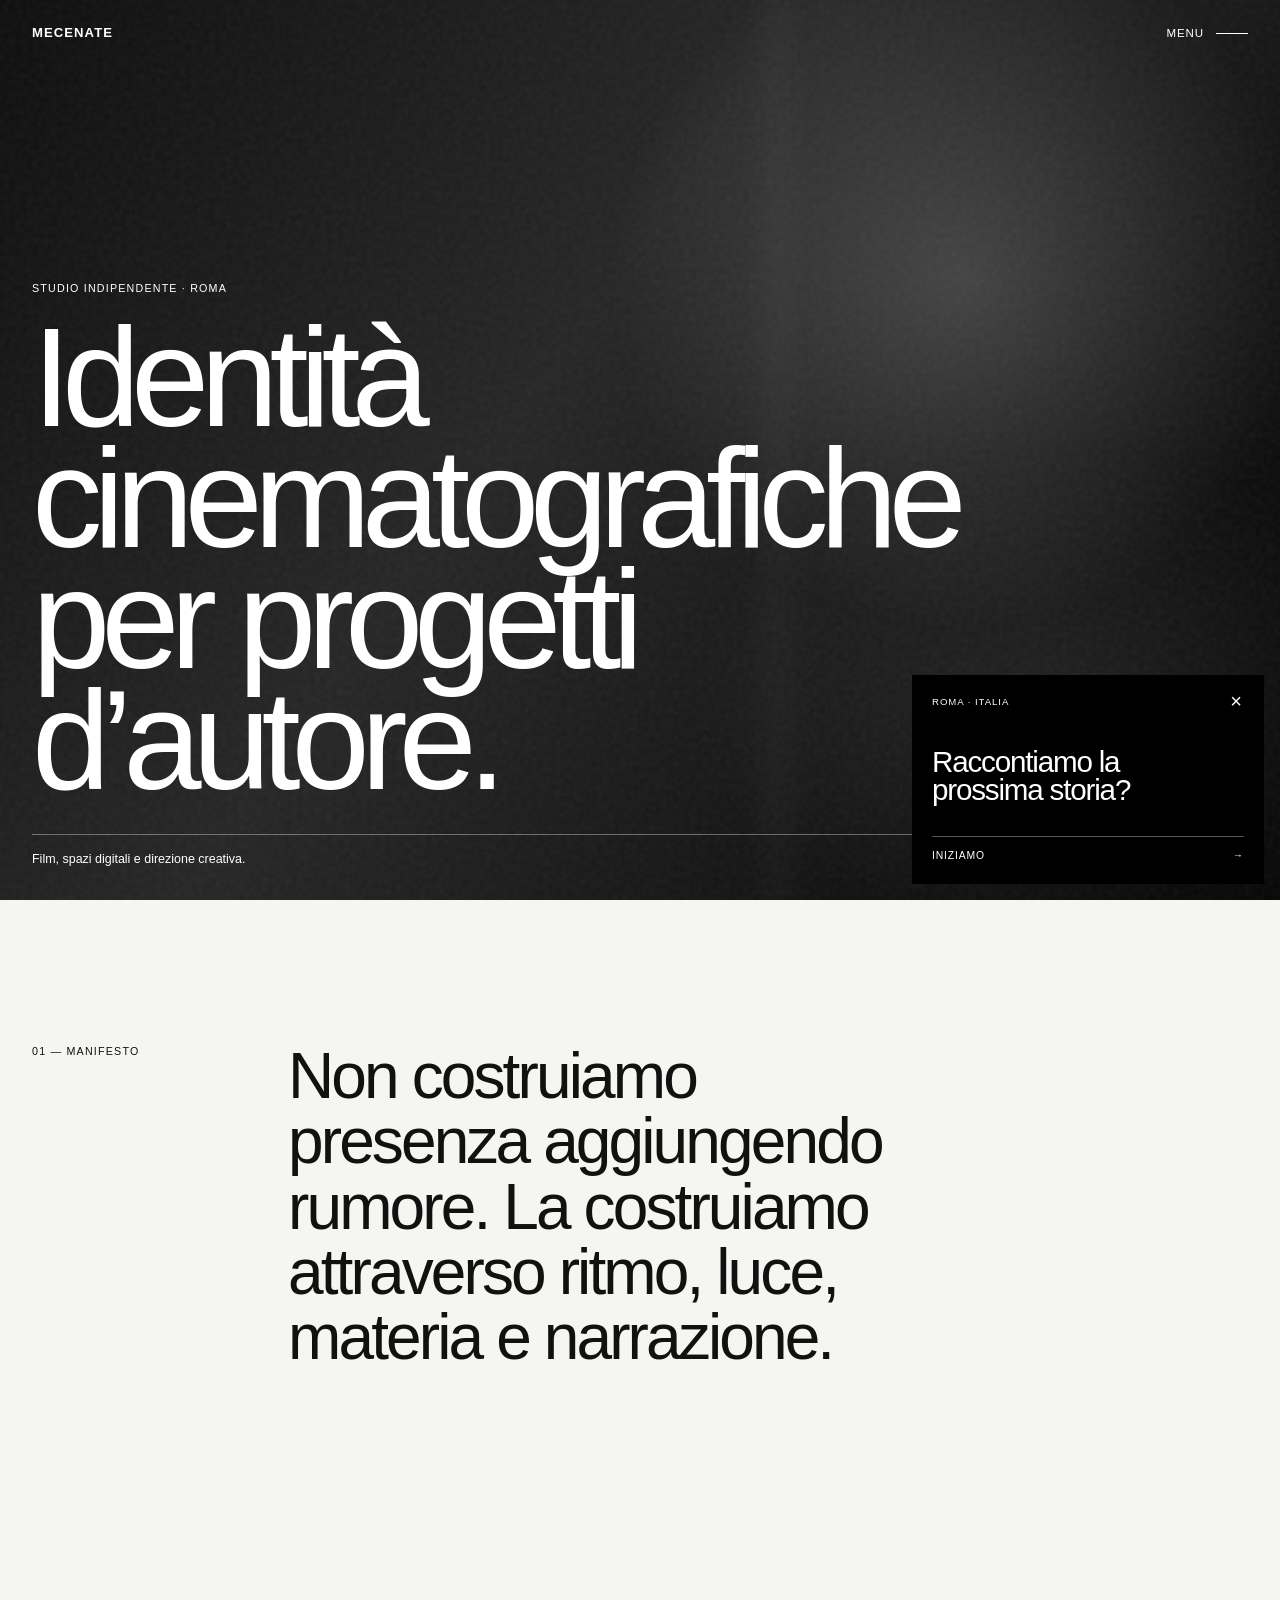
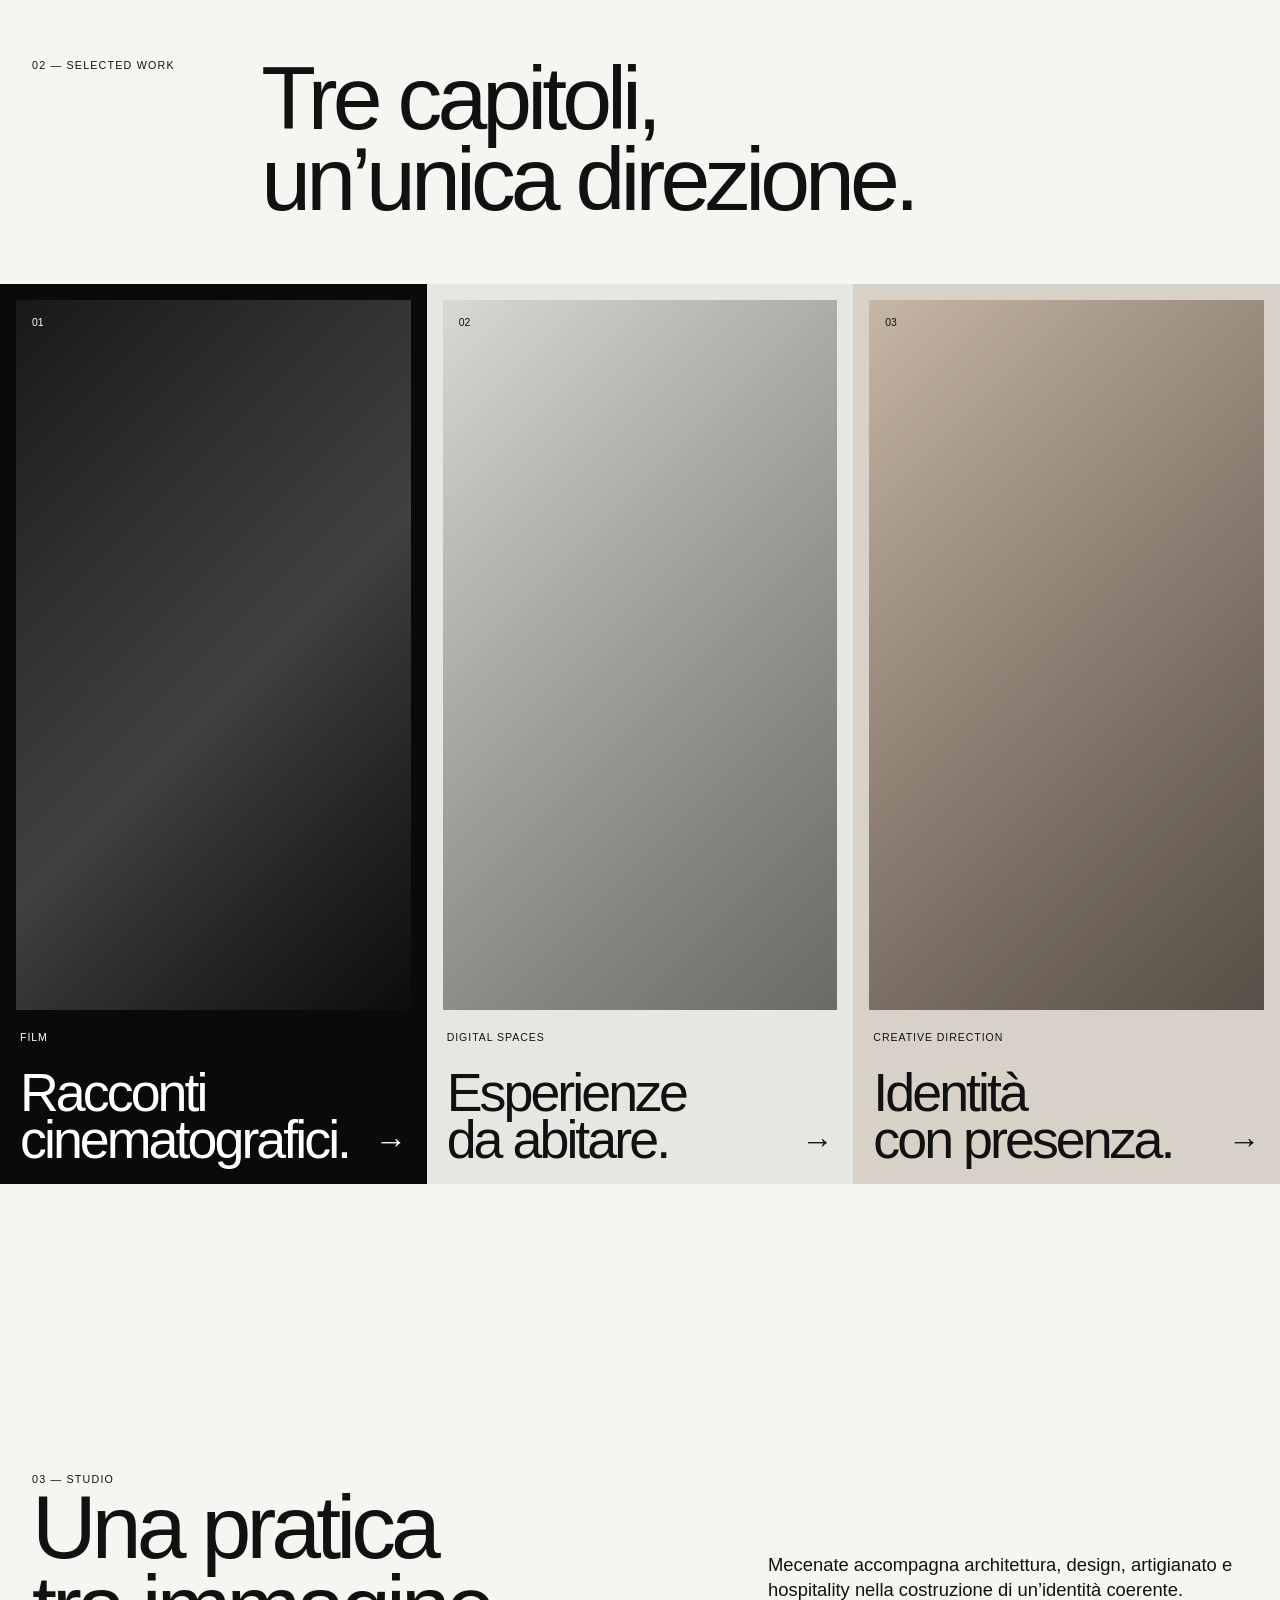
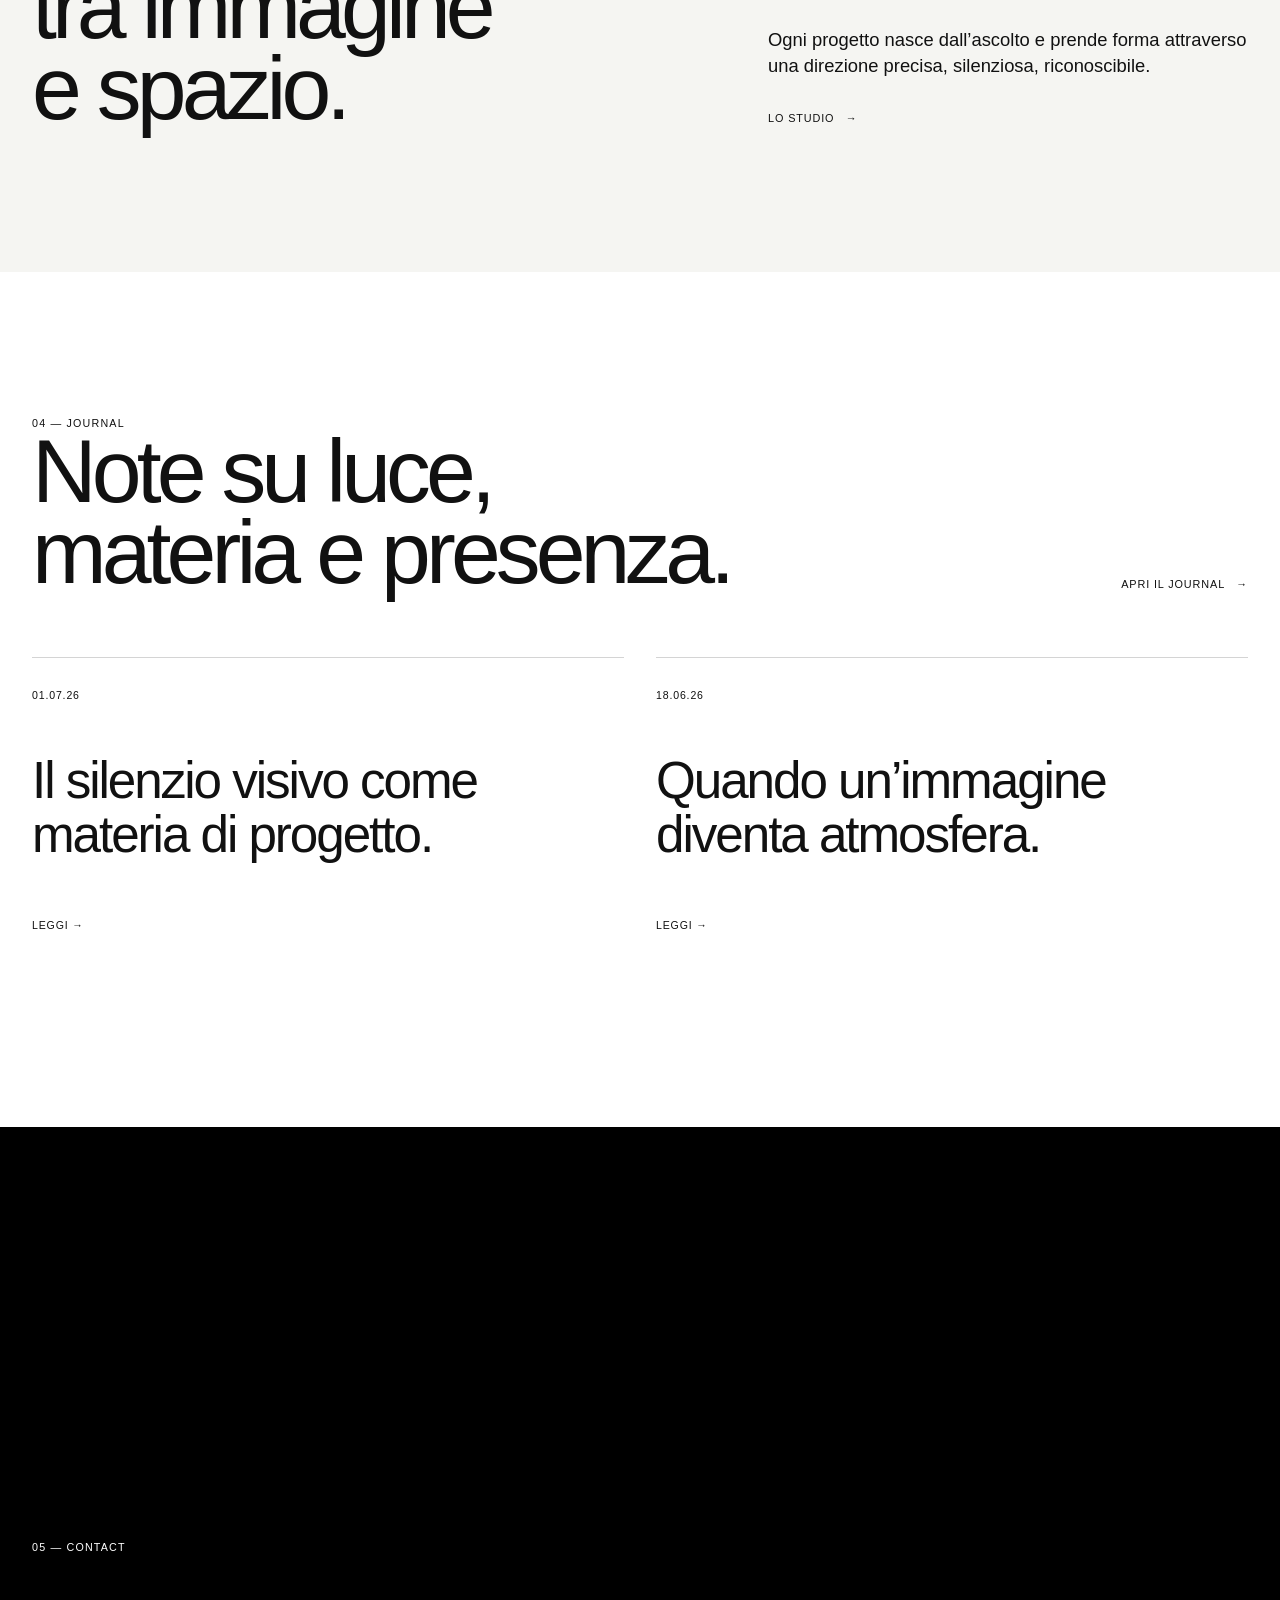
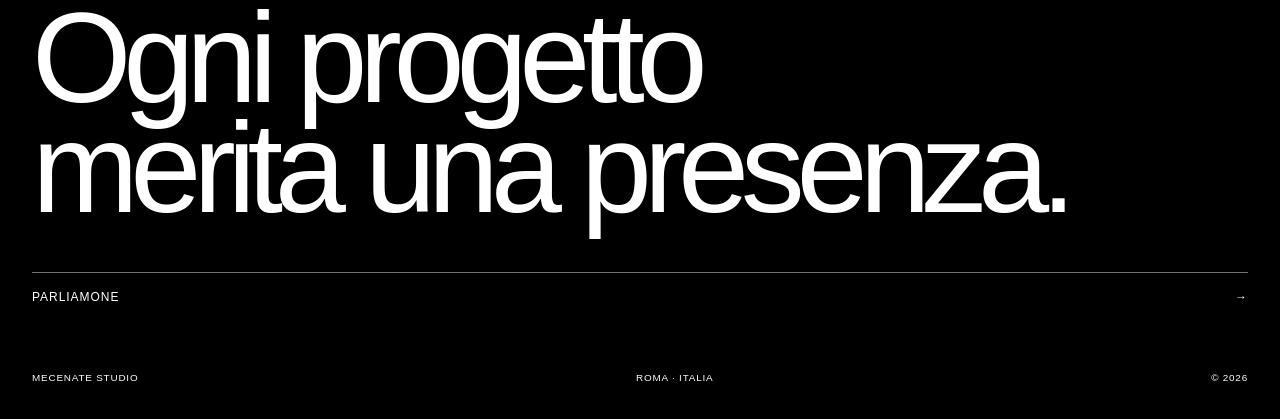
==== commit 277e6895: "Ricostruzione MECENATE 01" ====
--- a/index.html
+++ b/index.html
@@ -3,129 +3,147 @@
 <head>
   <meta charset="utf-8">
   <meta name="viewport" content="width=device-width, initial-scale=1">
-  <title>Mecenate Studio — Film, design e identità digitali</title>
-  <meta name="description" content="Studio creativo indipendente con base a Roma. Film, spazi digitali e direzione creativa per architettura, design, artigianato e brand contemporanei.">
-  <link rel="icon" href="favicon.ico" sizes="any">
-  <link rel="icon" type="image/png" sizes="32x32" href="favicon-32x32.png">
-  <link rel="apple-touch-icon" href="apple-touch-icon.png">
+  <meta name="theme-color" content="#000000">
+  <meta name="description" content="Mecenate Studio costruisce identità, film e spazi digitali per progetti contemporanei.">
+  <title>Mecenate Studio — Identità cinematografiche</title>
+  <link rel="icon" href="assets/favicon/favicon.svg" type="image/svg+xml">
   <link rel="manifest" href="site.webmanifest">
-  <meta name="theme-color" content="#050505">
-  <link rel="stylesheet" href="style.css">
+  <link rel="stylesheet" href="assets/css/main.css">
+  <script src="assets/js/main.js" defer></script>
 </head>
-<body>
-  <header class="site-header">
-    <div class="header-inner">
-      <button class="menu-toggle" aria-label="Apri il menu" aria-expanded="false"><span></span><span></span></button>
-      <a class="brand" href="index.html">Mecenate</a>
-    </div>
+<body data-page="home">
+  <a class="skip-link" href="#contenuto">Vai al contenuto</a>
+  <header class="site-header" data-header>
+    <a class="brand" href="index.html" aria-label="Mecenate Studio, home">MECENATE</a>
+    <button class="menu-toggle" type="button" aria-expanded="false" aria-controls="menu-panel" data-menu-toggle>
+      <span>Menu</span><span class="menu-toggle__line" aria-hidden="true"></span>
+    </button>
   </header>
 
-  <nav class="site-menu" aria-label="Navigazione principale">
-    <a href="#studio" data-i18n="nav.studio">Studio</a>
-    <a href="film.html">Film</a>
-    <a href="digital.html">Digital</a>
-    <a href="direction.html" data-i18n="nav.direction">Direction</a>
-    <a href="#contatti" data-i18n="nav.contacts">Contatti</a>
-    <div class="menu-language" aria-label="Seleziona lingua">
-      <span class="menu-language-label">Lingua</span>
-      <div class="menu-language-options">
-        <button type="button" data-lang="it" class="is-active">Italiano</button>
-        <button type="button" data-lang="en">English</button>
-        <button type="button" data-lang="es">Español</button>
+  <div class="menu-panel" id="menu-panel" aria-hidden="true" data-menu-panel>
+    <nav class="menu-panel__nav" aria-label="Navigazione principale">
+      <a href="work.html">Work</a>
+      <a href="studio.html">Studio</a>
+      <a href="journal.html">Journal</a>
+      <a href="contact.html">Contact</a>
+    </nav>
+    <div class="menu-panel__meta">
+      <div class="languages" aria-label="Lingua">
+        <button type="button" class="is-active" data-lang="it">IT</button>
+        <button type="button" data-lang="en">EN</button>
+        <button type="button" data-lang="es">ES</button>
       </div>
+      <p>Roma · Italia</p>
     </div>
-    <div class="menu-footer" data-i18n="menu.footer">Roma · Working internationally</div>
-  </nav>
+  </div>
 
-  <main>
-    <section class="hero-home">
-      <video autoplay muted loop playsinline poster="foto1.jpg">
-        <source src="hero.mp4" type="video/mp4">
-      </video>
-      <div class="hero-home-content">
-        <div class="eyebrow" data-i18n="home.eyebrow">Studio creativo indipendente · Roma</div>
-        <h1 data-i18n="home.title">Identità cinematografiche per progetti d’autore.</h1>
-        <p class="hero-description" data-i18n="home.description">Film, spazi digitali e direzione creativa per architettura, design, artigianato e brand contemporanei.</p>
-        <a class="hero-link" href="#servizi"><span data-i18n="home.discover">Scopri lo studio</span><span class="arrow">⟶</span></a>
+  <main id="contenuto">
+    <section class="hero" aria-labelledby="hero-title">
+      <div class="hero__media" aria-hidden="true">
+        <div class="hero__film hero__film--one"></div>
+        <div class="hero__film hero__film--two"></div>
+        <div class="hero__grain"></div>
+      </div>
+      <div class="hero__content container">
+        <p class="eyebrow reveal">Studio indipendente · Roma</p>
+        <h1 id="hero-title" class="display reveal">Identità<br>cinematografiche<br>per progetti d’autore.</h1>
+        <div class="hero__footer reveal">
+          <p>Film, spazi digitali e direzione creativa.</p>
+          <a class="text-link" href="#manifesto">Scopri lo studio <span>↘</span></a>
+        </div>
       </div>
     </section>
 
-    <section class="services" id="servizi">
-      <a class="service-card service-film reverse" href="film.html">
-        <div class="service-copy">
-          <span class="service-kicker">Film & Direction</span>
-          <h2 class="service-title" data-i18n="service.film">Racconti visivi cinematografici.</h2>
-          <span class="inline-link"><span class="arrow">⟶</span> <span data-i18n="service.explore">Esplora l’approccio</span></span>
-        </div>
-        <div class="service-visual"><img src="foto1.jpg" alt="Set cinematografico in bianco e nero"></div>
-      </a>
-
-      <a class="service-card service-digital" href="digital.html">
-        <div class="service-copy">
-          <span class="service-kicker">Digital Spaces</span>
-          <h2 class="service-title" data-i18n="service.digital">Siti web d’autore.</h2>
-          <span class="inline-link"><span class="arrow">⟶</span> <span data-i18n="service.explore">Esplora l’approccio</span></span>
-        </div>
-        <div class="service-visual"><img src="foto2.jpg" alt="Spazio digitale editoriale in bianco e nero"></div>
-      </a>
-
-      <a class="service-card service-strategy reverse" href="direction.html">
-        <div class="service-copy">
-          <span class="service-kicker">Strategy & Curation</span>
-          <h2 class="service-title" data-i18n="service.direction">Direzione creativa e identità digitale.</h2>
-          <span class="inline-link"><span class="arrow">⟶</span> <span data-i18n="service.explore">Esplora l’approccio</span></span>
-        </div>
-        <div class="service-visual"><img src="foto3.jpg" alt="Materiali di ricerca e curatela visiva"></div>
-      </a>
+    <section class="manifesto section container" id="manifesto">
+      <p class="section-index reveal">01 — Manifesto</p>
+      <p class="manifesto__statement reveal">Non costruiamo presenza aggiungendo rumore. La costruiamo attraverso ritmo, luce, materia e narrazione.</p>
     </section>
 
-    <section class="manifesto"><p data-i18n-html="home.manifesto">Non creiamo contenuti.<br>Costruiamo atmosfere.</p></section>
+    <section class="selected section" aria-labelledby="selected-title">
+      <div class="container section-heading">
+        <p class="section-index reveal">02 — Selected Work</p>
+        <h2 id="selected-title" class="section-title reveal">Tre capitoli,<br>un’unica direzione.</h2>
+      </div>
+      <div class="projects">
+        <article class="project-card project-card--dark reveal">
+          <a href="film.html" class="project-card__link" aria-label="Film e narrazione">
+            <div class="project-card__media media-film"><span>01</span></div>
+            <div class="project-card__body">
+              <p>Film</p>
+              <h3>Racconti<br>cinematografici.</h3>
+              <span class="arrow">→</span>
+            </div>
+          </a>
+        </article>
+        <article class="project-card reveal">
+          <a href="digital-spaces.html" class="project-card__link" aria-label="Spazi digitali">
+            <div class="project-card__media media-digital"><span>02</span></div>
+            <div class="project-card__body">
+              <p>Digital Spaces</p>
+              <h3>Esperienze<br>da abitare.</h3>
+              <span class="arrow">→</span>
+            </div>
+          </a>
+        </article>
+        <article class="project-card project-card--warm reveal">
+          <a href="creative-direction.html" class="project-card__link" aria-label="Direzione creativa">
+            <div class="project-card__media media-direction"><span>03</span></div>
+            <div class="project-card__body">
+              <p>Creative Direction</p>
+              <h3>Identità<br>con presenza.</h3>
+              <span class="arrow">→</span>
+            </div>
+          </a>
+        </article>
+      </div>
+    </section>
 
-    <section class="about" id="studio">
-      <div class="about-grid">
-        <div class="about-image"><img src="gilbert-foto.jpg" alt="Gilbert Charris durante una produzione"></div>
+    <section class="studio-intro section container" aria-labelledby="studio-title">
+      <p class="section-index reveal">03 — Studio</p>
+      <div class="studio-intro__grid">
+        <h2 id="studio-title" class="section-title reveal">Una pratica<br>tra immagine<br>e spazio.</h2>
+        <div class="studio-intro__copy reveal">
+          <p>Mecenate accompagna architettura, design, artigianato e hospitality nella costruzione di un’identità coerente.</p>
+          <p>Ogni progetto nasce dall’ascolto e prende forma attraverso una direzione precisa, silenziosa, riconoscibile.</p>
+          <a class="text-link" href="studio.html">Lo studio <span>→</span></a>
+        </div>
+      </div>
+    </section>
+
+    <section class="journal-preview section" aria-labelledby="journal-title">
+      <div class="container section-heading section-heading--split">
         <div>
-          <h2>Gilbert Charris</h2>
-          <div class="about-role">Creative Director · Designer · Filmmaker</div>
-          <p class="about-intro">Designer e filmmaker con base a Roma. Lavora tra cinema, identità visiva e progettazione digitale, trasformando architetture, oggetti e brand in esperienze coerenti e memorabili.</p>
-          <ul class="credentials">
-            <li><strong>Premio Atelier Arte Bellezza Cultura — Regione Lazio</strong><span>Napoleone alla conquista dei social network</span></li>
-            <li><strong>International Filmmaking</strong><span>ESCAC · Barcellona / Roma</span></li>
-            <li><strong>Design per l’Industria Sostenibile e il Territorio</strong><span>Roma</span></li>
-            <li><strong>Marketing culturale</strong><span>Gemma Business School · Roma</span></li>
-          </ul>
+          <p class="section-index reveal">04 — Journal</p>
+          <h2 id="journal-title" class="section-title reveal">Note su luce,<br>materia e presenza.</h2>
         </div>
+        <a class="text-link reveal" href="journal.html">Apri il journal <span>→</span></a>
+      </div>
+      <div class="journal-preview__grid container">
+        <article class="journal-card reveal"><p>01.07.26</p><h3>Il silenzio visivo come materia di progetto.</h3><a href="journal.html">Leggi <span>→</span></a></article>
+        <article class="journal-card reveal"><p>18.06.26</p><h3>Quando un’immagine diventa atmosfera.</h3><a href="journal.html">Leggi <span>→</span></a></article>
+      </div>
+    </section>
+
+    <section class="closing" aria-labelledby="closing-title">
+      <div class="container closing__inner">
+        <p class="section-index reveal">05 — Contact</p>
+        <h2 id="closing-title" class="closing__title reveal">Ogni progetto<br>merita una presenza.</h2>
+        <a class="closing__link reveal" href="contact.html">Parliamone <span>→</span></a>
       </div>
     </section>
   </main>
 
-  <footer class="site-footer" id="contatti">
-    <div>
-      <h3>Lo studio</h3>
-      <p>Mecenate Studio è una pratica creativa indipendente che lavora tra film, design e spazi digitali. Collabora con architetti, artigiani e brand contemporanei per costruire identità riconoscibili e durature.</p>
+  <footer class="site-footer">
+    <div class="container site-footer__grid">
+      <p>Mecenate Studio</p><p>Roma · Italia</p><p>© <span data-year></span></p>
     </div>
-    <ul class="contact-list">
-      <li><strong>Base</strong><span>Roma · Italia</span></li>
-      <li><strong>Ambiti</strong><span>Film · Design · Digital</span></li>
-      <li><strong>Email</strong><a href="mailto:mecenatestudio@proton.me">mecenatestudio@proton.me</a></li>
-      <li><strong>Telefono</strong><a href="tel:+393203768590">+39 320 376 8590</a></li>
-    </ul>
   </footer>
 
-
-  <aside class="whatsapp-popup" aria-label="Contatto WhatsApp" aria-hidden="true">
-    <button class="whatsapp-close" type="button" aria-label="Chiudi">×</button>
-    <span class="whatsapp-label">WhatsApp · Roma</span>
-    <p>Hai un progetto da raccontare?</p>
-    <a
-      href="https://wa.me/393203768590?text=Ciao%20Mecenate%20Studio%2C%20vorrei%20parlare%20di%20un%20progetto."
-      target="_blank"
-      rel="noopener noreferrer"
-    >
-      Parliamone <span>⟶</span>
-    </a>
+  <aside class="conversation-note" aria-hidden="true" data-conversation-note>
+    <button class="conversation-note__close" type="button" aria-label="Chiudi" data-note-close>×</button>
+    <p>Roma · Italia</p>
+    <h2>Raccontiamo la<br>prossima storia?</h2>
+    <a href="contact.html">Iniziamo <span>→</span></a>
   </aside>
-
-  <script src="main.js"></script>
 </body>
 </html>
--- a/assets/css/main.css
+++ b/assets/css/main.css
@@ -0,0 +1,3 @@
+:root{--black:#000;--ink:#111;--paper:#f5f5f2;--white:#fff;--line:rgba(17,17,17,.18);--space-1:.5rem;--space-2:1rem;--space-3:1.5rem;--space-4:2rem;--space-5:3rem;--space-6:4rem;--space-7:6rem;--space-8:9rem;--ease:cubic-bezier(.22,.61,.36,1)}
+*{box-sizing:border-box}html{scroll-behavior:smooth}body{margin:0;background:var(--paper);color:var(--ink);font-family:"Helvetica Neue",Helvetica,Arial,sans-serif;font-size:16px;line-height:1.4;-webkit-font-smoothing:antialiased}body.menu-open{overflow:hidden}a{color:inherit;text-decoration:none}button{font:inherit;color:inherit}.container{width:min(100% - 2rem,1440px);margin-inline:auto}.skip-link{position:fixed;left:1rem;top:-4rem;z-index:100;background:#fff;color:#000;padding:.75rem 1rem}.skip-link:focus{top:1rem}.site-header{position:absolute;z-index:30;top:0;left:0;width:100%;display:flex;justify-content:space-between;align-items:center;padding:1.25rem;color:#fff}.site-header--light{color:#000}.brand{font-weight:600;font-size:.82rem;letter-spacing:.08em}.menu-toggle{border:0;background:transparent;display:flex;gap:.75rem;align-items:center;padding:0;cursor:pointer;text-transform:uppercase;font-size:.72rem;letter-spacing:.08em}.menu-toggle__line{width:2rem;height:1px;background:currentColor;transition:transform .5s var(--ease)}.menu-open .menu-toggle__line{transform:rotate(-10deg)}.menu-panel{position:fixed;inset:0;z-index:20;background:#000;color:#fff;padding:7rem 1.25rem 1.5rem;display:flex;flex-direction:column;justify-content:space-between;opacity:0;visibility:hidden;transition:opacity .65s var(--ease),visibility .65s}.menu-panel.is-open{opacity:1;visibility:visible}.menu-panel__nav{display:flex;flex-direction:column}.menu-panel__nav a{font-size:clamp(2.8rem,10vw,8rem);line-height:.95;letter-spacing:-.055em;transform:translateY(1rem);opacity:0;transition:transform .7s var(--ease),opacity .7s}.menu-panel.is-open .menu-panel__nav a{transform:none;opacity:1}.menu-panel.is-open .menu-panel__nav a:nth-child(2){transition-delay:.06s}.menu-panel.is-open .menu-panel__nav a:nth-child(3){transition-delay:.12s}.menu-panel.is-open .menu-panel__nav a:nth-child(4){transition-delay:.18s}.menu-panel__meta{display:flex;justify-content:space-between;align-items:end;text-transform:uppercase;font-size:.68rem;letter-spacing:.08em}.languages{display:flex;gap:1rem}.languages button{border:0;background:none;padding:0;opacity:.45;cursor:pointer}.languages button.is-active{opacity:1}.hero{min-height:100svh;position:relative;background:#000;color:#fff;overflow:hidden}.hero__media{position:absolute;inset:0}.hero__film{position:absolute;inset:-10%;background:radial-gradient(circle at 70% 35%,rgba(255,255,255,.18),transparent 26%),linear-gradient(125deg,#090909 5%,#252525 44%,#050505 85%);transform:scale(1.05);animation:filmDrift 18s ease-in-out infinite alternate}.hero__film--two{opacity:.42;background:linear-gradient(90deg,transparent 0 58%,rgba(255,255,255,.12) 58% 59%,transparent 59%),radial-gradient(ellipse at 76% 72%,rgba(255,255,255,.18),transparent 22%);filter:blur(14px)}.hero__grain{position:absolute;inset:0;opacity:.08;background-image:url("data:image/svg+xml,%3Csvg viewBox='0 0 180 180' xmlns='http://www.w3.org/2000/svg'%3E%3Cfilter id='n'%3E%3CfeTurbulence type='fractalNoise' baseFrequency='.85' numOctaves='3' stitchTiles='stitch'/%3E%3C/filter%3E%3Crect width='100%25' height='100%25' filter='url(%23n)' opacity='.8'/%3E%3C/svg%3E")}.hero__content{position:relative;z-index:2;min-height:100svh;display:flex;flex-direction:column;justify-content:flex-end;padding-top:7rem;padding-bottom:1.5rem}.eyebrow,.section-index{text-transform:uppercase;font-size:.67rem;letter-spacing:.11em;margin:0}.display{font-size:clamp(3.2rem,11vw,10.2rem);line-height:.86;letter-spacing:-.065em;font-weight:500;margin:1.3rem 0 2rem;max-width:13ch}.hero__footer{display:flex;justify-content:space-between;align-items:end;gap:2rem;border-top:1px solid rgba(255,255,255,.35);padding-top:1rem;font-size:.78rem}.hero__footer p{max-width:16rem;margin:0}.text-link{display:inline-flex;align-items:center;gap:.7rem;text-transform:uppercase;font-size:.68rem;letter-spacing:.08em}.text-link span,.arrow,.closing__link span,.contact-button span{transition:transform .7s var(--ease)}.text-link:hover span,.closing__link:hover span,.contact-button:hover span{transform:translateX(.6rem)}.section{padding-block:var(--space-8)}.manifesto{display:grid;gap:var(--space-6)}.manifesto__statement{font-size:clamp(2rem,5vw,5.7rem);line-height:1.02;letter-spacing:-.045em;margin:0;max-width:18ch}.section-heading{display:grid;gap:var(--space-4);margin-bottom:var(--space-6)}.section-title{font-size:clamp(2.7rem,7vw,7.5rem);line-height:.9;letter-spacing:-.055em;font-weight:500;margin:0}.projects{display:grid}.project-card{min-height:92svh;background:#e6e6e2}.project-card--dark{background:#0a0a0a;color:#fff}.project-card--warm{background:#d8d1c7}.project-card__link{min-height:inherit;display:grid;grid-template-rows:1fr auto;overflow:hidden}.project-card__media{margin:1rem 1rem 0;min-height:48svh;position:relative;overflow:hidden;background:#bbb;transition:transform .9s var(--ease)}.project-card__media::after{content:"";position:absolute;inset:0;background:linear-gradient(135deg,transparent,rgba(0,0,0,.25))}.project-card__media span{position:absolute;z-index:2;top:1rem;left:1rem;font-size:.65rem}.media-film{background:linear-gradient(135deg,#181818,#4a4a4a 55%,#111)}.media-digital{background:linear-gradient(135deg,#d8d8d4,#8d8d89)}.media-direction{background:linear-gradient(135deg,#c6b6a5,#76695d)}.project-card__body{display:grid;grid-template-columns:1fr auto;gap:1rem;align-items:end;padding:1.25rem}.project-card__body p{grid-column:1/-1;text-transform:uppercase;font-size:.66rem;letter-spacing:.09em;margin:0}.project-card__body h3{font-size:clamp(2.7rem,7vw,7rem);line-height:.88;letter-spacing:-.055em;font-weight:500;margin:.5rem 0 0;transition:transform .85s var(--ease)}.project-card__body .arrow{font-size:2rem}.project-card__link:hover .project-card__media{transform:scale(1.02)}.project-card__link:hover h3{transform:translateX(.5rem)}.project-card__link:hover .arrow{transform:translateX(.75rem)}.studio-intro__grid{display:grid;gap:var(--space-6)}.studio-intro__copy{max-width:34rem;font-size:1.15rem}.studio-intro__copy p{margin:0 0 1.5rem}.journal-preview{background:#fff}.section-heading--split{align-items:end}.journal-preview__grid{display:grid}.journal-card{border-top:1px solid var(--line);padding:1.25rem 0 3rem}.journal-card p{font-size:.66rem;letter-spacing:.08em}.journal-card h3{font-size:clamp(1.8rem,4vw,3.5rem);line-height:1.05;letter-spacing:-.04em;font-weight:500;max-width:16ch}.journal-card a{text-transform:uppercase;font-size:.66rem;letter-spacing:.08em}.closing{background:#000;color:#fff;min-height:90svh;display:flex;align-items:flex-end}.closing__inner{padding-block:var(--space-7) 2rem}.closing__title{font-size:clamp(3.2rem,10vw,10rem);line-height:.86;letter-spacing:-.065em;font-weight:500;margin:3rem 0}.closing__link{display:flex;justify-content:space-between;align-items:center;border-top:1px solid rgba(255,255,255,.45);padding-top:1rem;text-transform:uppercase;font-size:.75rem;letter-spacing:.08em}.site-footer{background:#000;color:#fff;padding:1.5rem 0}.site-footer--light{background:var(--paper);color:#000}.site-footer__grid{display:flex;justify-content:space-between;text-transform:uppercase;font-size:.62rem;letter-spacing:.08em}.conversation-note{position:fixed;right:1rem;bottom:1rem;z-index:15;width:min(22rem,calc(100% - 2rem));background:#000;color:#fff;padding:1.25rem;opacity:0;visibility:hidden;transform:translateY(1rem);transition:opacity .85s var(--ease),transform .85s var(--ease),visibility .85s}.conversation-note.is-visible{opacity:1;visibility:visible;transform:none}.conversation-note__close{position:absolute;right:1rem;top:.7rem;background:0;border:0;color:#fff;font-size:1.25rem;cursor:pointer}.conversation-note p{margin:0 0 2.5rem;text-transform:uppercase;font-size:.6rem;letter-spacing:.1em}.conversation-note h2{font-size:1.85rem;line-height:.95;letter-spacing:-.04em;font-weight:500;margin:0 0 2rem}.conversation-note a{border-top:1px solid rgba(255,255,255,.35);padding-top:.75rem;display:flex;justify-content:space-between;text-transform:uppercase;font-size:.65rem;letter-spacing:.08em}.page-main{padding-top:8rem}.page-hero{padding-block:5rem 8rem}.display--page{color:#000;margin-top:2rem}.work-index,.journal-list{padding-bottom:8rem}.work-row,.journal-row{display:grid;grid-template-columns:3rem 1fr auto;gap:1rem;align-items:end;border-top:1px solid var(--line);padding:1.5rem 0}.work-row h2,.journal-row h2{font-size:clamp(2rem,6vw,5rem);line-height:.9;letter-spacing:-.05em;font-weight:500;margin:0}.work-row p{display:none}.work-row span,.journal-row p,.journal-row span{font-size:.65rem;text-transform:uppercase;letter-spacing:.08em}.detail-hero{min-height:100svh;background:#000;color:#fff;position:relative;display:flex;align-items:flex-end;overflow:hidden}.detail-hero__media{position:absolute;inset:0;background:radial-gradient(circle at 70% 35%,rgba(255,255,255,.2),transparent 25%),linear-gradient(145deg,#111,#353535 55%,#050505)}.detail-hero__content{position:relative;padding-bottom:2rem}.detail-hero__intro{max-width:28rem;font-size:1.05rem}.detail-process__grid{display:grid;gap:4rem}.detail-process__copy{max-width:34rem;font-size:1.15rem}.detail-gallery{display:grid;gap:1rem;padding-bottom:8rem}.gallery-block{min-height:70svh;background:linear-gradient(145deg,#c7c7c2,#6b6b69);position:relative}.gallery-block:nth-child(2){background:linear-gradient(145deg,#222,#555)}.gallery-block:nth-child(3){background:linear-gradient(145deg,#c8b8aa,#84786d)}.gallery-block span{position:absolute;top:1rem;left:1rem;font-size:.65rem}.next-project{border-top:1px solid var(--line);padding-block:1rem 6rem;display:flex;justify-content:space-between;text-transform:uppercase;font-size:.67rem;letter-spacing:.08em}.studio-page{display:grid;gap:3rem;padding-bottom:8rem}.studio-page__portrait{min-height:70svh;background:linear-gradient(150deg,#d7d7d2,#8c8c87)}.studio-page__text{font-size:1.2rem;max-width:38rem}.studio-page__text .lead{font-size:clamp(2rem,4vw,3.4rem);line-height:1.04;letter-spacing:-.04em}.studio-page__text small{display:block;margin-top:5rem;text-transform:uppercase;font-size:.62rem;letter-spacing:.08em}.principles__grid{display:grid}.principles article{border-top:1px solid var(--line);padding:1rem 0 3rem}.principles h2{font-size:2.3rem;letter-spacing:-.04em;margin:2rem 0 .5rem}.journal-row{grid-template-columns:6rem 1fr auto;padding:2rem 0}.contact-page{min-height:100svh;background:#000;color:#fff;display:flex;align-items:flex-end}.contact-page__inner{padding-block:8rem 2rem}.contact-page__intro{max-width:30rem}.contact-button{display:flex;justify-content:space-between;border-top:1px solid rgba(255,255,255,.4);padding-top:1rem;margin-top:5rem;text-transform:uppercase;font-size:.72rem;letter-spacing:.08em}.contact-page__meta{margin-top:8rem;display:flex;justify-content:space-between;text-transform:uppercase;font-size:.62rem;letter-spacing:.08em}.reveal{opacity:0;transform:translateY(1rem);transition:opacity .9s var(--ease),transform .9s var(--ease)}.reveal.is-visible{opacity:1;transform:none}@keyframes filmDrift{to{transform:scale(1.1) translate3d(-1.5%,1%,0)}}@media (min-width:760px){.container{width:min(100% - 4rem,1440px)}.site-header{padding:1.5rem 2rem}.menu-panel{padding:8rem 2rem 2rem}.hero__content{padding-bottom:2rem}.manifesto{grid-template-columns:2fr 10fr}.section-heading{grid-template-columns:2fr 10fr}.section-heading--split{grid-template-columns:1fr auto}.projects{grid-template-columns:repeat(3,1fr)}.project-card{min-height:100svh}.project-card__media{min-height:58svh}.project-card__body h3{font-size:clamp(2.5rem,4.2vw,5.2rem)}.studio-intro__grid{grid-template-columns:7fr 5fr}.studio-intro__copy{align-self:end}.journal-preview__grid{grid-template-columns:1fr 1fr;gap:2rem}.work-row{grid-template-columns:4rem 5fr 3fr auto}.work-row p{display:block}.detail-process__grid{grid-template-columns:7fr 5fr}.detail-gallery{grid-template-columns:1.4fr 1fr}.gallery-block--wide{grid-row:span 2;min-height:140svh}.studio-page{grid-template-columns:7fr 5fr;align-items:start}.studio-page__text{padding-top:8rem}.principles__grid{grid-template-columns:repeat(3,1fr);gap:2rem}}
+@media (prefers-reduced-motion:reduce){html{scroll-behavior:auto}*,*::before,*::after{animation:none!important;transition-duration:.01ms!important}.reveal{opacity:1;transform:none}}
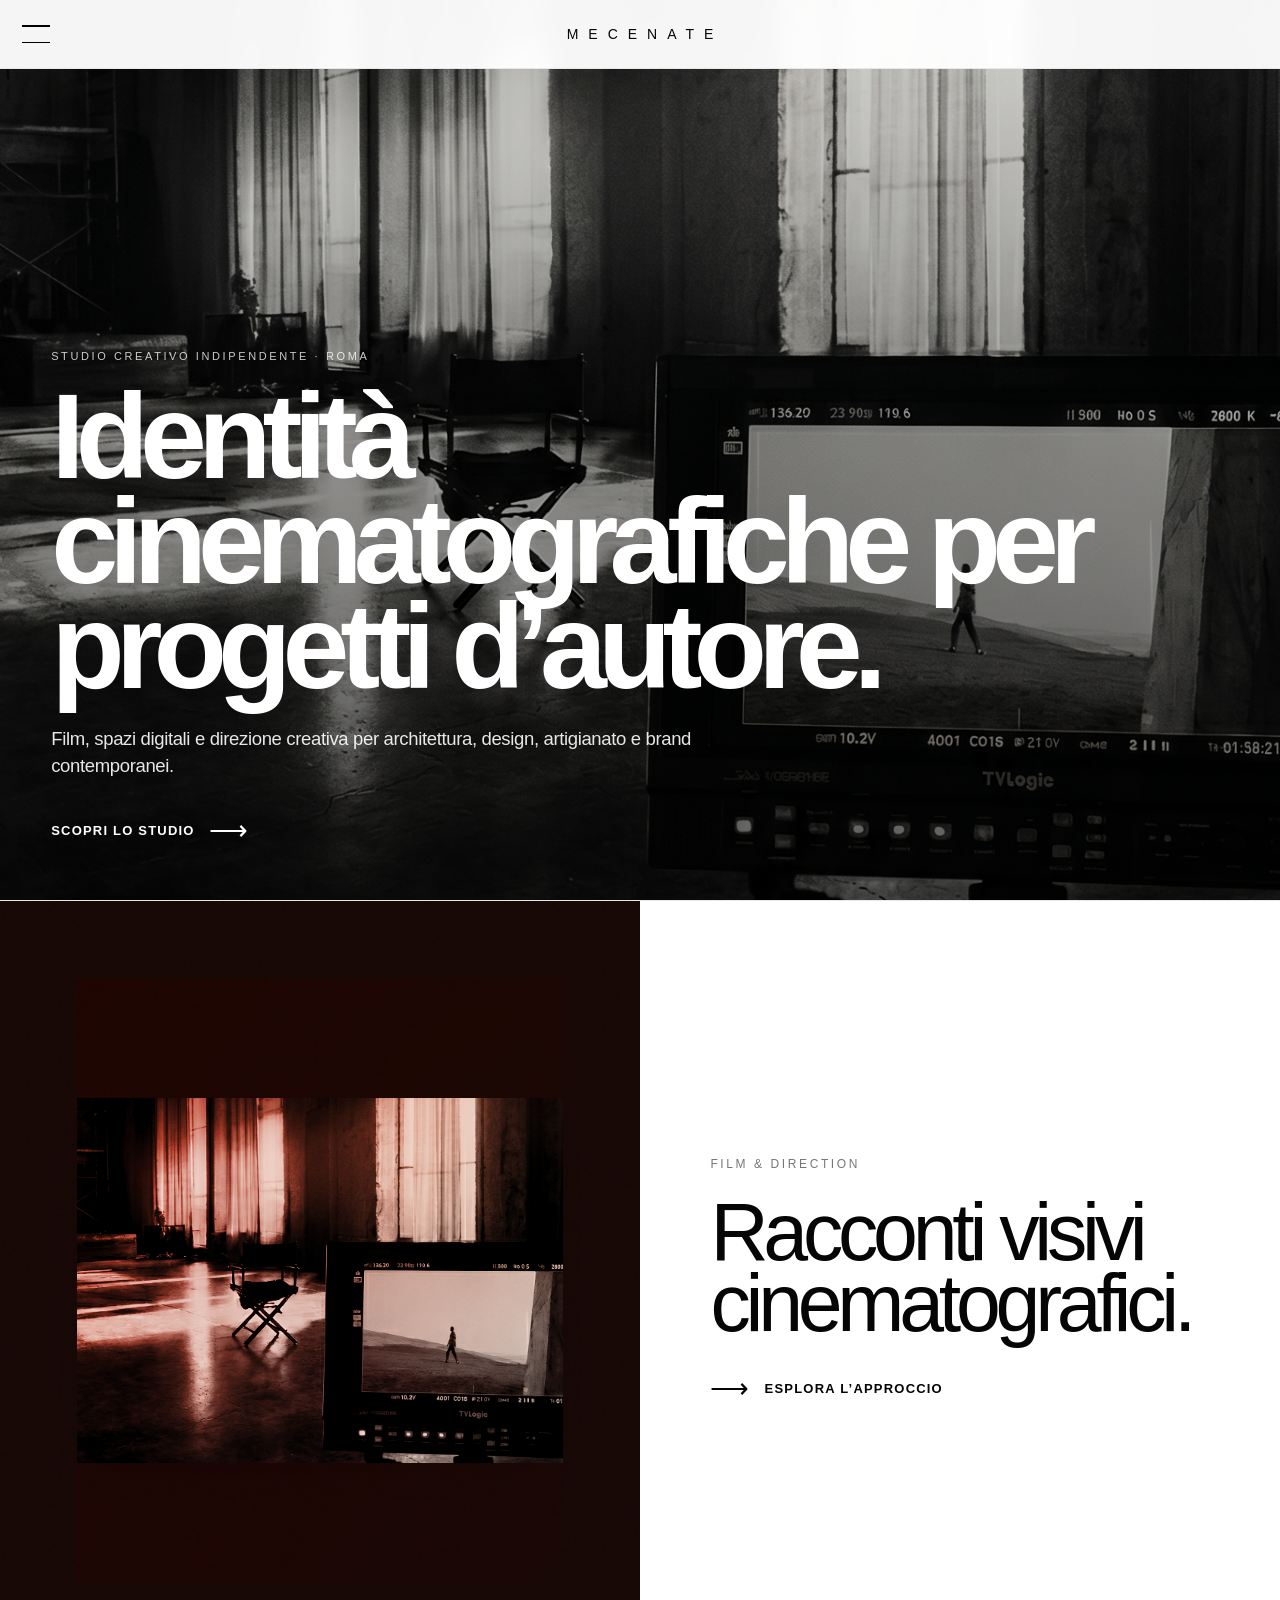
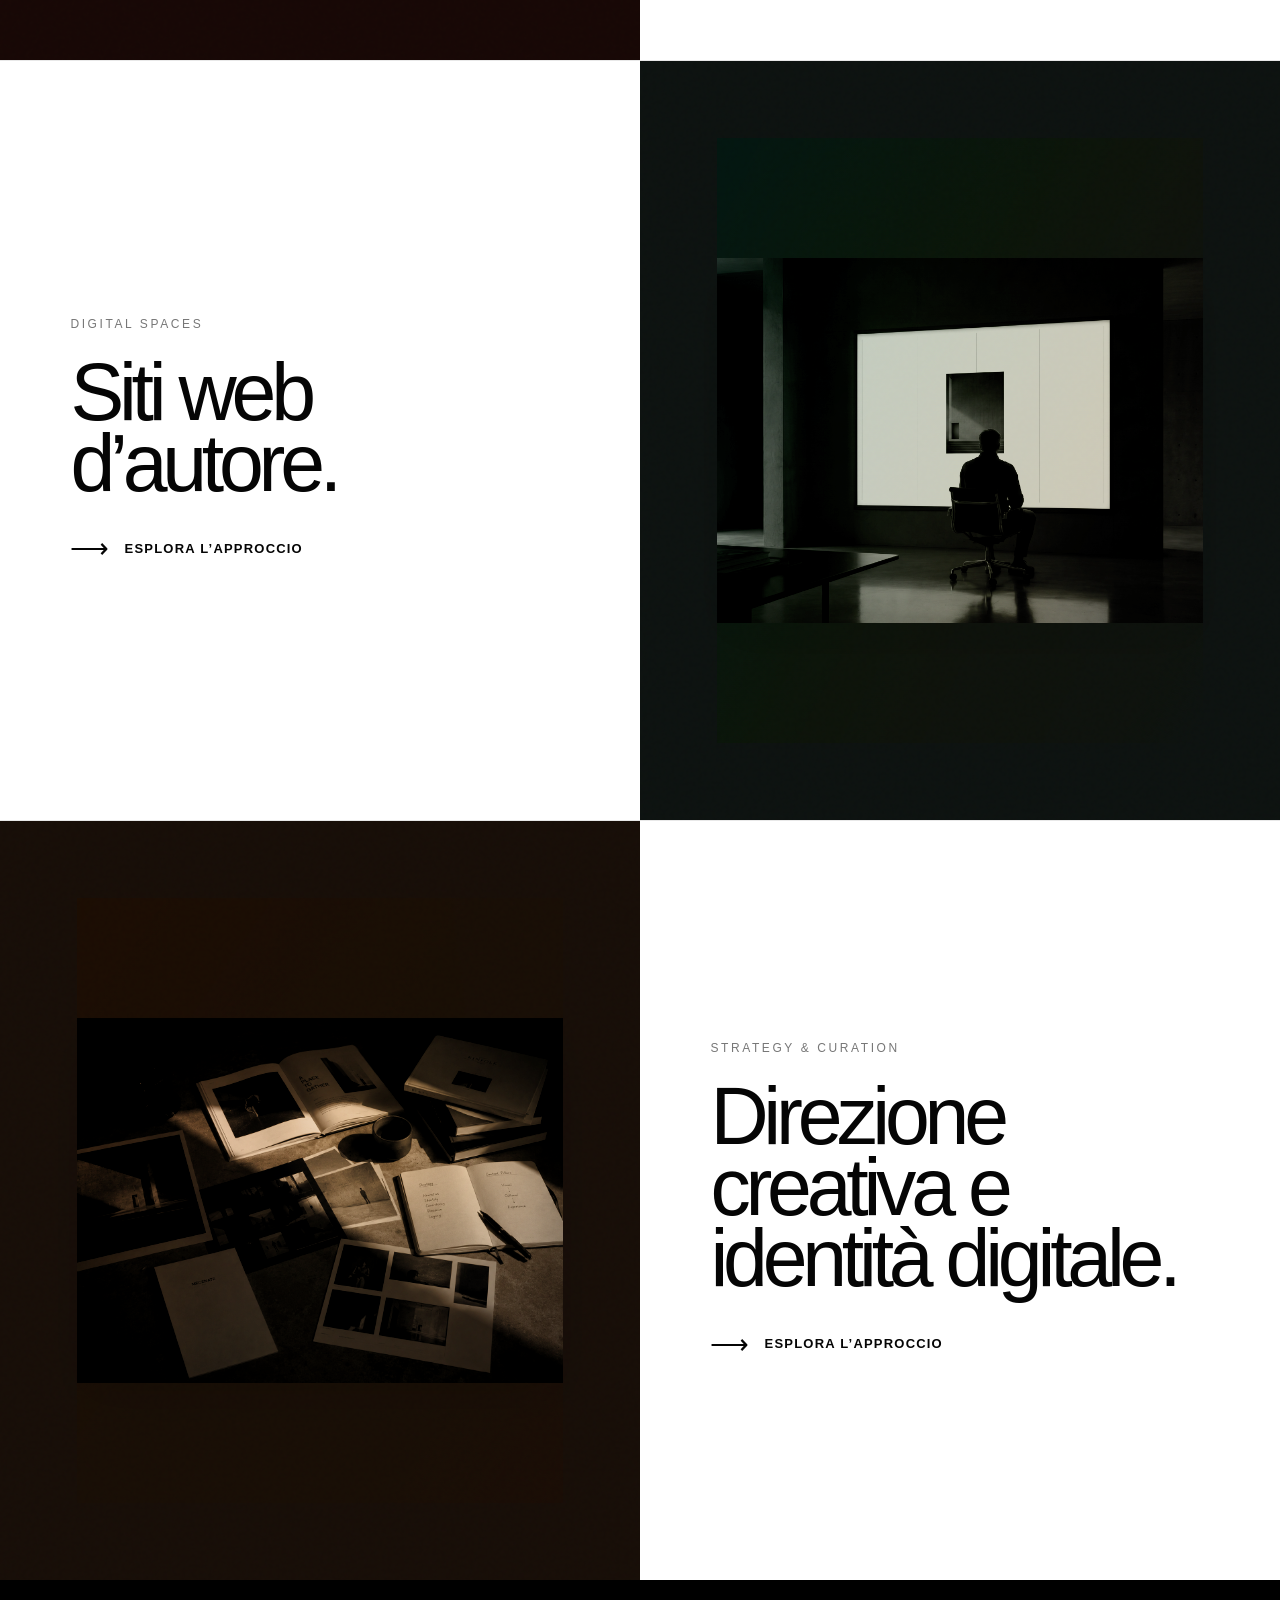
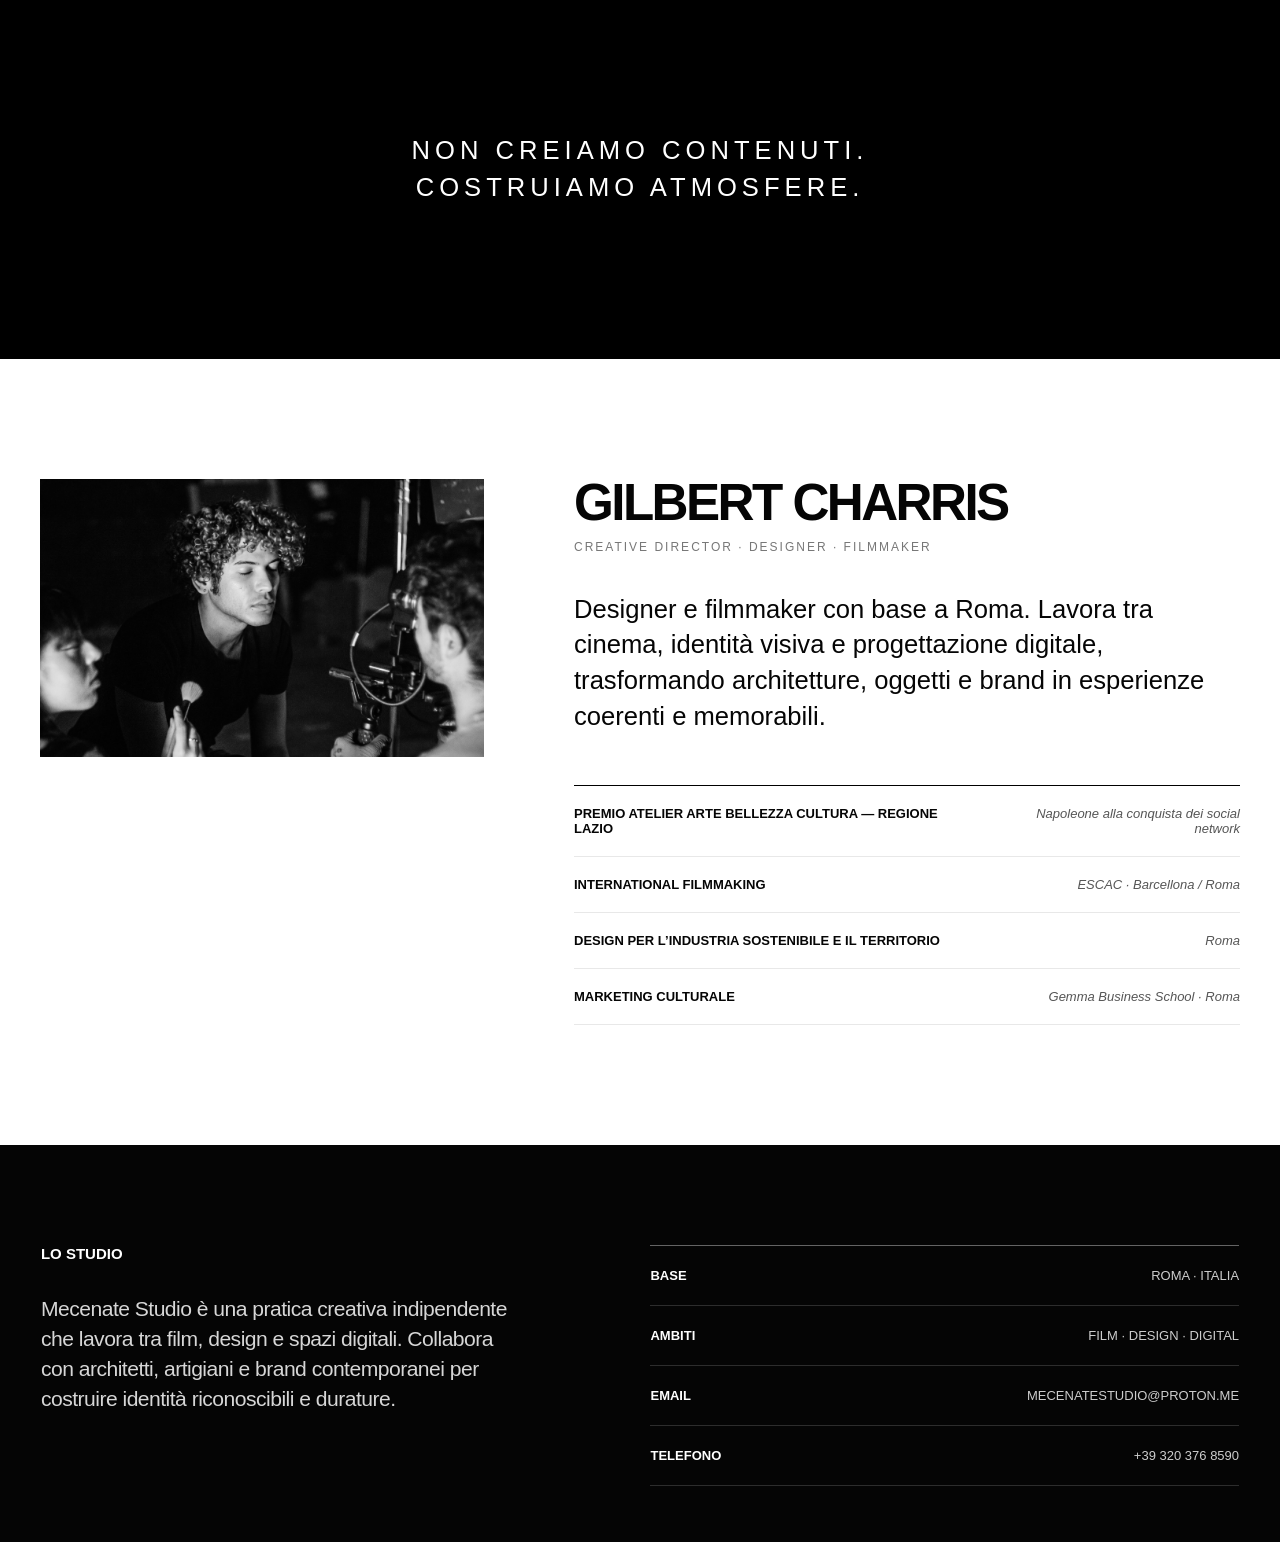
==== commit 7192a95f: "MECENATE v1.0 - homepage" ====
--- a/index.html
+++ b/index.html
@@ -3,147 +3,107 @@
 <head>
   <meta charset="utf-8">
   <meta name="viewport" content="width=device-width, initial-scale=1">
-  <meta name="theme-color" content="#000000">
-  <meta name="description" content="Mecenate Studio costruisce identità, film e spazi digitali per progetti contemporanei.">
-  <title>Mecenate Studio — Identità cinematografiche</title>
-  <link rel="icon" href="assets/favicon/favicon.svg" type="image/svg+xml">
+  <title>Mecenate Studio — Film, design e identità digitali</title>
+  <meta name="description" content="Studio creativo indipendente con base a Roma. Film, spazi digitali e direzione creativa per architettura, design, artigianato e brand contemporanei.">
+  <link rel="icon" href="favicon.ico" sizes="any">
+  <link rel="icon" type="image/png" sizes="32x32" href="favicon-32x32.png">
+  <link rel="apple-touch-icon" href="apple-touch-icon.png">
   <link rel="manifest" href="site.webmanifest">
-  <link rel="stylesheet" href="assets/css/main.css">
-  <script src="assets/js/main.js" defer></script>
+  <meta name="theme-color" content="#050505">
+  <link rel="stylesheet" href="style.css">
 </head>
-<body data-page="home">
-  <a class="skip-link" href="#contenuto">Vai al contenuto</a>
-  <header class="site-header" data-header>
-    <a class="brand" href="index.html" aria-label="Mecenate Studio, home">MECENATE</a>
-    <button class="menu-toggle" type="button" aria-expanded="false" aria-controls="menu-panel" data-menu-toggle>
-      <span>Menu</span><span class="menu-toggle__line" aria-hidden="true"></span>
-    </button>
+<body>
+  <header class="site-header">
+    <div class="header-inner">
+      <button class="menu-toggle" aria-label="Apri il menu" aria-expanded="false"><span></span><span></span></button>
+      <a class="brand" href="index.html">Mecenate</a>
+    </div>
   </header>
 
-  <div class="menu-panel" id="menu-panel" aria-hidden="true" data-menu-panel>
-    <nav class="menu-panel__nav" aria-label="Navigazione principale">
-      <a href="work.html">Work</a>
-      <a href="studio.html">Studio</a>
-      <a href="journal.html">Journal</a>
-      <a href="contact.html">Contact</a>
-    </nav>
-    <div class="menu-panel__meta">
-      <div class="languages" aria-label="Lingua">
-        <button type="button" class="is-active" data-lang="it">IT</button>
-        <button type="button" data-lang="en">EN</button>
-        <button type="button" data-lang="es">ES</button>
-      </div>
-      <p>Roma · Italia</p>
-    </div>
-  </div>
+  <nav class="site-menu" aria-label="Navigazione principale">
+    <a href="#studio">Studio</a>
+    <a href="film.html">Film</a>
+    <a href="digital.html">Digital</a>
+    <a href="direction.html">Direction</a>
+    <a href="#contatti">Contatti</a>
+    <div class="menu-footer">Roma · Working internationally</div>
+  </nav>
 
-  <main id="contenuto">
-    <section class="hero" aria-labelledby="hero-title">
-      <div class="hero__media" aria-hidden="true">
-        <div class="hero__film hero__film--one"></div>
-        <div class="hero__film hero__film--two"></div>
-        <div class="hero__grain"></div>
-      </div>
-      <div class="hero__content container">
-        <p class="eyebrow reveal">Studio indipendente · Roma</p>
-        <h1 id="hero-title" class="display reveal">Identità<br>cinematografiche<br>per progetti d’autore.</h1>
-        <div class="hero__footer reveal">
-          <p>Film, spazi digitali e direzione creativa.</p>
-          <a class="text-link" href="#manifesto">Scopri lo studio <span>↘</span></a>
-        </div>
+  <main>
+    <section class="hero-home">
+      <video autoplay muted loop playsinline poster="foto1.jpg">
+        <source src="hero.mp4" type="video/mp4">
+      </video>
+      <div class="hero-home-content">
+        <div class="eyebrow">Studio creativo indipendente · Roma</div>
+        <h1>Identità cinematografiche per progetti d’autore.</h1>
+        <p class="hero-description">Film, spazi digitali e direzione creativa per architettura, design, artigianato e brand contemporanei.</p>
+        <a class="hero-link" href="#servizi"><span>Scopri lo studio</span><span class="arrow">⟶</span></a>
       </div>
     </section>
 
-    <section class="manifesto section container" id="manifesto">
-      <p class="section-index reveal">01 — Manifesto</p>
-      <p class="manifesto__statement reveal">Non costruiamo presenza aggiungendo rumore. La costruiamo attraverso ritmo, luce, materia e narrazione.</p>
+    <section class="services" id="servizi">
+      <a class="service-card service-film reverse" href="film.html">
+        <div class="service-copy">
+          <span class="service-kicker">Film & Direction</span>
+          <h2 class="service-title">Racconti visivi cinematografici.</h2>
+          <span class="inline-link"><span class="arrow">⟶</span> Esplora l’approccio</span>
+        </div>
+        <div class="service-visual"><img src="foto1.jpg" alt="Set cinematografico in bianco e nero"></div>
+      </a>
+
+      <a class="service-card service-digital" href="digital.html">
+        <div class="service-copy">
+          <span class="service-kicker">Digital Spaces</span>
+          <h2 class="service-title">Siti web d’autore.</h2>
+          <span class="inline-link"><span class="arrow">⟶</span> Esplora l’approccio</span>
+        </div>
+        <div class="service-visual"><img src="foto2.jpg" alt="Spazio digitale editoriale in bianco e nero"></div>
+      </a>
+
+      <a class="service-card service-strategy reverse" href="direction.html">
+        <div class="service-copy">
+          <span class="service-kicker">Strategy & Curation</span>
+          <h2 class="service-title">Direzione creativa e identità digitale.</h2>
+          <span class="inline-link"><span class="arrow">⟶</span> Esplora l’approccio</span>
+        </div>
+        <div class="service-visual"><img src="foto3.jpg" alt="Materiali di ricerca e curatela visiva"></div>
+      </a>
     </section>
 
-    <section class="selected section" aria-labelledby="selected-title">
-      <div class="container section-heading">
-        <p class="section-index reveal">02 — Selected Work</p>
-        <h2 id="selected-title" class="section-title reveal">Tre capitoli,<br>un’unica direzione.</h2>
-      </div>
-      <div class="projects">
-        <article class="project-card project-card--dark reveal">
-          <a href="film.html" class="project-card__link" aria-label="Film e narrazione">
-            <div class="project-card__media media-film"><span>01</span></div>
-            <div class="project-card__body">
-              <p>Film</p>
-              <h3>Racconti<br>cinematografici.</h3>
-              <span class="arrow">→</span>
-            </div>
-          </a>
-        </article>
-        <article class="project-card reveal">
-          <a href="digital-spaces.html" class="project-card__link" aria-label="Spazi digitali">
-            <div class="project-card__media media-digital"><span>02</span></div>
-            <div class="project-card__body">
-              <p>Digital Spaces</p>
-              <h3>Esperienze<br>da abitare.</h3>
-              <span class="arrow">→</span>
-            </div>
-          </a>
-        </article>
-        <article class="project-card project-card--warm reveal">
-          <a href="creative-direction.html" class="project-card__link" aria-label="Direzione creativa">
-            <div class="project-card__media media-direction"><span>03</span></div>
-            <div class="project-card__body">
-              <p>Creative Direction</p>
-              <h3>Identità<br>con presenza.</h3>
-              <span class="arrow">→</span>
-            </div>
-          </a>
-        </article>
-      </div>
-    </section>
+    <section class="manifesto"><p>Non creiamo contenuti.<br>Costruiamo atmosfere.</p></section>
 
-    <section class="studio-intro section container" aria-labelledby="studio-title">
-      <p class="section-index reveal">03 — Studio</p>
-      <div class="studio-intro__grid">
-        <h2 id="studio-title" class="section-title reveal">Una pratica<br>tra immagine<br>e spazio.</h2>
-        <div class="studio-intro__copy reveal">
-          <p>Mecenate accompagna architettura, design, artigianato e hospitality nella costruzione di un’identità coerente.</p>
-          <p>Ogni progetto nasce dall’ascolto e prende forma attraverso una direzione precisa, silenziosa, riconoscibile.</p>
-          <a class="text-link" href="studio.html">Lo studio <span>→</span></a>
+    <section class="about" id="studio">
+      <div class="about-grid">
+        <div class="about-image"><img src="gilbert-foto.jpg" alt="Gilbert Charris durante una produzione"></div>
+        <div>
+          <h2>Gilbert Charris</h2>
+          <div class="about-role">Creative Director · Designer · Filmmaker</div>
+          <p class="about-intro">Designer e filmmaker con base a Roma. Lavora tra cinema, identità visiva e progettazione digitale, trasformando architetture, oggetti e brand in esperienze coerenti e memorabili.</p>
+          <ul class="credentials">
+            <li><strong>Premio Atelier Arte Bellezza Cultura — Regione Lazio</strong><span>Napoleone alla conquista dei social network</span></li>
+            <li><strong>International Filmmaking</strong><span>ESCAC · Barcellona / Roma</span></li>
+            <li><strong>Design per l’Industria Sostenibile e il Territorio</strong><span>Roma</span></li>
+            <li><strong>Marketing culturale</strong><span>Gemma Business School · Roma</span></li>
+          </ul>
         </div>
-      </div>
-    </section>
-
-    <section class="journal-preview section" aria-labelledby="journal-title">
-      <div class="container section-heading section-heading--split">
-        <div>
-          <p class="section-index reveal">04 — Journal</p>
-          <h2 id="journal-title" class="section-title reveal">Note su luce,<br>materia e presenza.</h2>
-        </div>
-        <a class="text-link reveal" href="journal.html">Apri il journal <span>→</span></a>
-      </div>
-      <div class="journal-preview__grid container">
-        <article class="journal-card reveal"><p>01.07.26</p><h3>Il silenzio visivo come materia di progetto.</h3><a href="journal.html">Leggi <span>→</span></a></article>
-        <article class="journal-card reveal"><p>18.06.26</p><h3>Quando un’immagine diventa atmosfera.</h3><a href="journal.html">Leggi <span>→</span></a></article>
-      </div>
-    </section>
-
-    <section class="closing" aria-labelledby="closing-title">
-      <div class="container closing__inner">
-        <p class="section-index reveal">05 — Contact</p>
-        <h2 id="closing-title" class="closing__title reveal">Ogni progetto<br>merita una presenza.</h2>
-        <a class="closing__link reveal" href="contact.html">Parliamone <span>→</span></a>
       </div>
     </section>
   </main>
 
-  <footer class="site-footer">
-    <div class="container site-footer__grid">
-      <p>Mecenate Studio</p><p>Roma · Italia</p><p>© <span data-year></span></p>
+  <footer class="site-footer" id="contatti">
+    <div>
+      <h3>Lo studio</h3>
+      <p>Mecenate Studio è una pratica creativa indipendente che lavora tra film, design e spazi digitali. Collabora con architetti, artigiani e brand contemporanei per costruire identità riconoscibili e durature.</p>
     </div>
+    <ul class="contact-list">
+      <li><strong>Base</strong><span>Roma · Italia</span></li>
+      <li><strong>Ambiti</strong><span>Film · Design · Digital</span></li>
+      <li><strong>Email</strong><a href="mailto:mecenatestudio@proton.me">mecenatestudio@proton.me</a></li>
+      <li><strong>Telefono</strong><a href="tel:+393203768590">+39 320 376 8590</a></li>
+    </ul>
   </footer>
 
-  <aside class="conversation-note" aria-hidden="true" data-conversation-note>
-    <button class="conversation-note__close" type="button" aria-label="Chiudi" data-note-close>×</button>
-    <p>Roma · Italia</p>
-    <h2>Raccontiamo la<br>prossima storia?</h2>
-    <a href="contact.html">Iniziamo <span>→</span></a>
-  </aside>
+  <script src="main.js"></script>
 </body>
 </html>
--- a/style.css
+++ b/style.css
@@ -0,0 +1,1038 @@
+:root {
+  --bg: #ffffff;
+  --text: #050505;
+  --muted: #777777;
+  --line: #e8e8e8;
+  --soft: #f4f4f4;
+  --font: "Helvetica Neue", Helvetica, Arial, sans-serif;
+}
+
+* { box-sizing: border-box; margin: 0; padding: 0; }
+html { scroll-behavior: smooth; }
+body {
+  background: var(--bg);
+  color: var(--text);
+  font-family: var(--font);
+  -webkit-font-smoothing: antialiased;
+  overflow-x: hidden;
+}
+body.menu-open { overflow: hidden; }
+a { color: inherit; }
+img, video { display: block; max-width: 100%; }
+
+/* HEADER */
+.site-header {
+  position: fixed;
+  inset: 0 0 auto 0;
+  z-index: 1000;
+  padding: 22px;
+  background: rgba(255,255,255,.96);
+  border-bottom: 1px solid var(--line);
+  transition: transform .35s ease;
+  backdrop-filter: blur(10px);
+}
+.site-header.is-hidden { transform: translateY(-100%); }
+.header-inner {
+  position: relative;
+  display: flex;
+  align-items: center;
+  min-height: 24px;
+}
+.brand {
+  position: absolute;
+  left: 50%;
+  transform: translateX(-50%);
+  text-decoration: none;
+  font-size: 14px;
+  font-weight: 500;
+  letter-spacing: 10px;
+  text-transform: uppercase;
+  white-space: nowrap;
+  padding-left: 10px;
+}
+.menu-toggle {
+  width: 28px;
+  height: 18px;
+  border: 0;
+  background: transparent;
+  cursor: pointer;
+  display: flex;
+  flex-direction: column;
+  justify-content: space-between;
+  z-index: 1200;
+}
+.menu-toggle span {
+  display: block;
+  width: 100%;
+  height: 1.5px;
+  background: #000;
+  transition: transform .3s ease, opacity .3s ease;
+}
+.menu-toggle.is-open span:first-child { transform: translateY(8px) rotate(45deg); }
+.menu-toggle.is-open span:last-child { transform: translateY(-8px) rotate(-45deg); }
+
+/* FULLSCREEN MENU */
+.site-menu {
+  position: fixed;
+  inset: 0;
+  z-index: 900;
+  background: #fff;
+  transform: translateY(-100%);
+  transition: transform .5s cubic-bezier(.77,0,.175,1);
+  padding: 120px 28px 36px;
+  display: flex;
+  flex-direction: column;
+}
+.site-menu.is-open { transform: translateY(0); }
+.site-menu a {
+  text-decoration: none;
+  font-size: clamp(52px, 11vw, 150px);
+  line-height: .9;
+  letter-spacing: -.075em;
+  font-weight: 600;
+  margin-bottom: 16px;
+}
+.menu-footer {
+  margin-top: auto;
+  font-size: 11px;
+  text-transform: uppercase;
+  letter-spacing: 2px;
+  color: var(--muted);
+}
+
+/* HOME HERO */
+.hero-home {
+  position: relative;
+  width: 100%;
+  min-height: 100svh;
+  background: #000;
+  overflow: hidden;
+}
+.hero-home video,
+.hero-home .hero-fallback {
+  width: 100%;
+  height: 100%;
+  position: absolute;
+  inset: 0;
+  object-fit: cover;
+}
+.hero-home::after {
+  content: "";
+  position: absolute;
+  inset: 0;
+  background: linear-gradient(to bottom, rgba(0,0,0,.12), rgba(0,0,0,.62));
+}
+.hero-home-content {
+  position: absolute;
+  z-index: 2;
+  left: 4vw;
+  right: 4vw;
+  bottom: 6vh;
+  color: #fff;
+  max-width: 1500px;
+}
+.eyebrow {
+  font-size: 11px;
+  text-transform: uppercase;
+  letter-spacing: 2.6px;
+  opacity: .78;
+  margin-bottom: 22px;
+}
+.hero-home h1 {
+  font-size: clamp(58px, 9.4vw, 160px);
+  line-height: .87;
+  letter-spacing: -.075em;
+  font-weight: 600;
+  max-width: 1300px;
+}
+.hero-description {
+  max-width: 680px;
+  margin-top: 28px;
+  font-size: clamp(17px, 1.45vw, 23px);
+  line-height: 1.45;
+  letter-spacing: -.02em;
+  color: rgba(255,255,255,.9);
+}
+.hero-link,
+.inline-link {
+  width: fit-content;
+  margin-top: 34px;
+  display: inline-flex;
+  align-items: center;
+  gap: 14px;
+  text-decoration: none;
+  font-size: 13px;
+  font-weight: 700;
+  text-transform: uppercase;
+  letter-spacing: 1.2px;
+}
+.hero-link .arrow,
+.inline-link .arrow { font-size: 27px; font-weight: 300; }
+
+/* SERVICE CARDS */
+.services { width: 100%; }
+.service-card {
+  min-height: 760px;
+  display: grid;
+  grid-template-columns: 1fr 1fr;
+  text-decoration: none;
+  border-top: 1px solid var(--line);
+}
+.service-card.reverse .service-copy { order: 2; }
+.service-card.reverse .service-visual { order: 1; }
+.service-copy {
+  padding: 8vw 5.5vw;
+  display: flex;
+  flex-direction: column;
+  justify-content: center;
+}
+.service-kicker {
+  color: var(--muted);
+  font-size: 12px;
+  letter-spacing: 2.6px;
+  text-transform: uppercase;
+  margin-bottom: 26px;
+}
+.service-title {
+  font-size: clamp(54px, 6.3vw, 108px);
+  line-height: .88;
+  letter-spacing: -.065em;
+  font-weight: 500;
+  max-width: 95%;
+}
+.service-visual {
+  position: relative;
+  isolation: isolate;
+  background: var(--soft);
+  display: flex;
+  align-items: center;
+  justify-content: center;
+  padding: 6vw;
+  overflow: hidden;
+}
+
+.service-visual img {
+  position: relative;
+  z-index: 1;
+  width: 100%;
+  aspect-ratio: 4/3;
+  object-fit: cover;
+  transition: transform 1.15s cubic-bezier(.2,.8,.2,1), filter .8s ease;
+  box-shadow: 0 18px 48px rgba(0,0,0,.10);
+}
+
+/* Colore analogico: la tinta appartiene al servizio, non alla singola foto. */
+.service-visual::before,
+.service-visual::after {
+  content: "";
+  position: absolute;
+  pointer-events: none;
+}
+
+.service-visual::before {
+  z-index: 2;
+  inset: 6vw;
+  mix-blend-mode: color;
+  opacity: .82;
+  transition: opacity .8s ease;
+}
+
+.service-visual::after {
+  z-index: 3;
+  inset: calc(6vw - 12%);
+  opacity: .105;
+  background-image: url("data:image/svg+xml,%3Csvg viewBox='0 0 180 180' xmlns='http://www.w3.org/2000/svg'%3E%3Cfilter id='n'%3E%3CfeTurbulence type='fractalNoise' baseFrequency='.78' numOctaves='4' stitchTiles='stitch'/%3E%3C/filter%3E%3Crect width='100%25' height='100%25' filter='url(%23n)' opacity='.72'/%3E%3C/svg%3E");
+  mix-blend-mode: soft-light;
+  animation: serviceGrain .28s steps(2) infinite;
+}
+
+/* 01 — FILM: rosso tungsteno / pellicola sovraesposta */
+.service-film .service-visual {
+  background: #170806;
+}
+.service-film .service-visual img {
+  filter: saturate(.82) contrast(1.12) brightness(.82) sepia(.18);
+}
+.service-film .service-visual::before {
+  background:
+    linear-gradient(125deg, rgba(255,42,9,.88), rgba(105,8,3,.40) 58%, rgba(10,2,1,.12)),
+    radial-gradient(circle at 72% 25%, rgba(255,180,92,.30), transparent 42%);
+}
+
+/* 02 — DIGITAL: verde oliva / monitor fosforico */
+.service-digital .service-visual {
+  background: #0d1210;
+}
+.service-digital .service-visual img {
+  filter: saturate(.58) contrast(1.04) brightness(.76) sepia(.13);
+}
+.service-digital .service-visual::before {
+  background:
+    linear-gradient(118deg, rgba(28,55,48,.82), rgba(139,139,91,.32) 68%, rgba(7,12,10,.18)),
+    radial-gradient(circle at 22% 18%, rgba(210,213,160,.18), transparent 38%);
+}
+
+/* 03 — STRATEGY: ambra / carta e luce da tavolo */
+.service-strategy .service-visual {
+  background: #170e08;
+}
+.service-strategy .service-visual img {
+  filter: saturate(.68) contrast(1.08) brightness(.78) sepia(.28);
+}
+.service-strategy .service-visual::before {
+  background:
+    linear-gradient(125deg, rgba(129,62,20,.70), rgba(240,155,71,.30) 52%, rgba(34,15,7,.35)),
+    radial-gradient(circle at 66% 36%, rgba(255,201,119,.25), transparent 44%);
+}
+
+.service-card:hover .service-visual img {
+  transform: scale(1.022);
+}
+.service-card:hover .service-visual::before {
+  opacity: .68;
+}
+
+@keyframes serviceGrain {
+  0% { transform: translate(0,0); }
+  25% { transform: translate(-2%,1.5%); }
+  50% { transform: translate(1.5%,-2%); }
+  75% { transform: translate(2%,2%); }
+  100% { transform: translate(-1.5%,-1%); }
+}
+
+/* MANIFESTO */
+.manifesto {
+  min-height: 42vh;
+  background: #000;
+  color: #fff;
+  display: grid;
+  place-items: center;
+  text-align: center;
+  padding: 70px 24px;
+}
+.manifesto p {
+  font-size: clamp(17px, 2vw, 30px);
+  line-height: 1.45;
+  text-transform: uppercase;
+  letter-spacing: 5px;
+  max-width: 920px;
+}
+
+/* ABOUT */
+.about {
+  max-width: 1460px;
+  margin: 0 auto;
+  padding: 120px 40px;
+  border-top: 1px solid #000;
+}
+.about-grid {
+  display: grid;
+  grid-template-columns: .8fr 1.2fr;
+  gap: 90px;
+  align-items: start;
+}
+.about-image { aspect-ratio: 16/10; overflow: hidden; }
+.about-image img { width: 100%; height: 100%; object-fit: cover; filter: grayscale(100%); }
+.about h2 {
+  font-size: clamp(38px, 4vw, 72px);
+  line-height: .95;
+  letter-spacing: -.05em;
+  text-transform: uppercase;
+}
+.about-role {
+  margin: 12px 0 38px;
+  font-size: 12px;
+  letter-spacing: 2px;
+  text-transform: uppercase;
+  color: var(--muted);
+}
+.about-intro {
+  font-size: clamp(20px, 2vw, 31px);
+  line-height: 1.4;
+  max-width: 760px;
+  margin-bottom: 50px;
+}
+.credentials { list-style: none; border-top: 1px solid #000; }
+.credentials li {
+  display: grid;
+  grid-template-columns: 1.4fr .8fr;
+  gap: 30px;
+  padding: 20px 0;
+  border-bottom: 1px solid var(--line);
+  font-size: 13px;
+}
+.credentials strong { text-transform: uppercase; }
+.credentials span { color: #555; text-align: right; font-style: italic; }
+
+/* FOOTER */
+.site-footer {
+  max-width: 1460px;
+  margin: 0 auto;
+  padding: 90px 40px;
+  border-top: 1px solid #000;
+  display: grid;
+  grid-template-columns: 1fr 1fr;
+  gap: 80px;
+}
+.site-footer h3 { font-size: 18px; text-transform: uppercase; margin-bottom: 24px; }
+.site-footer p { font-size: 18px; line-height: 1.55; max-width: 590px; }
+.contact-list { list-style: none; }
+.contact-list li {
+  display: flex;
+  justify-content: space-between;
+  gap: 25px;
+  padding: 16px 0;
+  border-bottom: 1px solid var(--line);
+  font-size: 13px;
+  text-transform: uppercase;
+}
+.contact-list strong { font-weight: 700; }
+.contact-list a { text-decoration: none; }
+
+/* INTERNAL SERVICE PAGES */
+.internal-hero {
+  margin-top: 69px;
+  width: 100%;
+  height: 78vh;
+  background: #000;
+  overflow: hidden;
+}
+.internal-hero img { width: 100%; height: 100%; object-fit: cover; filter: grayscale(100%) contrast(120%); }
+.internal-title {
+  padding: 110px 7vw 80px;
+  display: grid;
+  grid-template-columns: 1.1fr .9fr;
+  gap: 80px;
+  align-items: end;
+}
+.internal-title h1 {
+  font-size: clamp(62px, 8.5vw, 145px);
+  line-height: .86;
+  letter-spacing: -.07em;
+  font-weight: 500;
+}
+.internal-title p {
+  font-size: clamp(21px, 2vw, 31px);
+  line-height: 1.42;
+  letter-spacing: -.02em;
+  max-width: 650px;
+}
+.editorial-block {
+  display: grid;
+  grid-template-columns: 1fr 1fr;
+  min-height: 850px;
+}
+.editorial-copy {
+  padding: 8vw;
+  display: flex;
+  flex-direction: column;
+  justify-content: center;
+}
+.editorial-copy h2 {
+  font-size: 12px;
+  text-transform: uppercase;
+  letter-spacing: 2.8px;
+  color: var(--muted);
+  margin-bottom: 38px;
+}
+.editorial-copy p {
+  font-size: clamp(19px, 1.65vw, 26px);
+  line-height: 1.65;
+  margin-bottom: 22px;
+  max-width: 700px;
+}
+.editorial-image { background: var(--soft); overflow: hidden; }
+.editorial-image img { width: 100%; height: 100%; object-fit: cover; filter: grayscale(100%); }
+.cta {
+  padding: 150px 24px;
+  text-align: center;
+  display: flex;
+  flex-direction: column;
+  align-items: center;
+}
+.cta p {
+  font-size: clamp(31px, 4vw, 62px);
+  line-height: 1.15;
+  letter-spacing: -.035em;
+  max-width: 1050px;
+}
+.cta a {
+  margin-top: 48px;
+  text-decoration: none;
+  text-transform: uppercase;
+  font-size: 13px;
+  font-weight: 700;
+  letter-spacing: 1.5px;
+  border-bottom: 1px solid #000;
+  padding-bottom: 6px;
+}
+
+@media (max-width: 900px) {
+  .site-header { padding: 19px 18px; }
+  .brand { font-size: 12px; letter-spacing: 7px; padding-left: 7px; }
+  .site-menu { padding: 105px 22px 30px; }
+  .site-menu a { font-size: 16vw; }
+  .hero-home-content { left: 22px; right: 22px; bottom: 36px; }
+  .hero-home h1 { font-size: 15vw; max-width: 100%; }
+  .hero-description { font-size: 17px; margin-top: 22px; }
+  .service-card,
+  .service-card.reverse { display: flex; flex-direction: column; min-height: 0; }
+  .service-copy { order: 1 !important; padding: 72px 24px 42px; }
+  .service-visual { order: 2 !important; padding: 0 24px 70px; }
+  .service-visual::before { inset: 0 24px 70px; }
+  .service-visual::after { inset: -12% -8% calc(70px - 12%) -8%; }
+  .service-title { font-size: 13vw; }
+  .about { padding: 80px 22px; }
+  .about-grid { grid-template-columns: 1fr; gap: 46px; }
+  .about-intro { font-size: 22px; }
+  .credentials li { grid-template-columns: 1fr; gap: 8px; }
+  .credentials span { text-align: left; }
+  .site-footer { grid-template-columns: 1fr; padding: 70px 22px; gap: 55px; }
+  .contact-list li { flex-direction: column; gap: 7px; }
+  .internal-hero { margin-top: 62px; height: 62vh; }
+  .internal-title { grid-template-columns: 1fr; gap: 42px; padding: 80px 22px; }
+  .internal-title h1 { font-size: 16vw; }
+  .internal-title p { font-size: 22px; }
+  .editorial-block { grid-template-columns: 1fr; min-height: auto; }
+  .editorial-copy { padding: 72px 22px; }
+  .editorial-image { height: 520px; }
+  .cta { padding: 105px 22px; }
+}
+/* =========================================================
+   FILM PAGE — MECENATE / FALSE SCROLL
+========================================================= */
+
+.film-page {
+  background: #fff;
+}
+
+/* CINEMATIC IMAGE SYSTEM */
+.cinematic-image {
+  position: relative;
+  overflow: hidden;
+  isolation: isolate;
+  background: #090b0a;
+}
+
+.cinematic-image > img {
+  width: 100%;
+  height: 100%;
+  object-fit: cover;
+  display: block;
+  filter:
+    saturate(74%)
+    contrast(108%)
+    brightness(91%)
+    sepia(6%);
+  transform: scale(1.012);
+}
+
+.cinematic-image::before {
+  content: "";
+  position: absolute;
+  inset: 0;
+  z-index: 2;
+  pointer-events: none;
+  background:
+    linear-gradient(
+      112deg,
+      rgba(4, 25, 22, 0.14),
+      rgba(102, 83, 46, 0.075)
+    );
+  mix-blend-mode: color;
+}
+
+.cinematic-image::after {
+  content: "";
+  position: absolute;
+  inset: -35%;
+  z-index: 3;
+  pointer-events: none;
+  opacity: 0.095;
+  background-image:
+    url("data:image/svg+xml,%3Csvg viewBox='0 0 180 180' xmlns='http://www.w3.org/2000/svg'%3E%3Cfilter id='noise'%3E%3CfeTurbulence type='fractalNoise' baseFrequency='.82' numOctaves='4' stitchTiles='stitch'/%3E%3C/filter%3E%3Crect width='100%25' height='100%25' filter='url(%23noise)' opacity='.75'/%3E%3C/svg%3E");
+  animation: mecenateGrain .22s steps(2) infinite;
+}
+
+.cinematic-vignette {
+  position: absolute;
+  inset: 0;
+  z-index: 4;
+  pointer-events: none;
+  background:
+    radial-gradient(
+      ellipse at center,
+      transparent 42%,
+      rgba(0, 0, 0, .08) 70%,
+      rgba(0, 0, 0, .36) 100%
+    );
+}
+
+@keyframes mecenateGrain {
+  0%   { transform: translate(0, 0); }
+  20%  { transform: translate(-3%, 2%); }
+  40%  { transform: translate(2%, -4%); }
+  60%  { transform: translate(4%, 3%); }
+  80%  { transform: translate(-2%, -3%); }
+  100% { transform: translate(3%, 1%); }
+}
+
+/* HERO */
+.film-hero {
+  min-height: 100svh;
+  color: #fff;
+}
+
+.film-hero > img {
+  position: absolute;
+  inset: 0;
+}
+
+.film-hero::before {
+  background:
+    linear-gradient(180deg, rgba(0,0,0,.10), rgba(0,0,0,.58)),
+    linear-gradient(112deg, rgba(4,25,22,.13), rgba(102,83,46,.06));
+  mix-blend-mode: normal;
+}
+
+.film-hero-copy {
+  position: absolute;
+  z-index: 6;
+  left: 4vw;
+  right: 4vw;
+  bottom: 6vh;
+}
+
+.film-hero-copy h1 {
+  max-width: 1150px;
+  margin-top: 20px;
+  font-size: clamp(70px, 10.2vw, 176px);
+  font-weight: 500;
+  line-height: .82;
+  letter-spacing: -.078em;
+}
+
+.film-hero-copy .hero-link {
+  color: #fff;
+}
+
+/* INTRO */
+.film-intro {
+  display: grid;
+  grid-template-columns: .65fr 1.35fr;
+  gap: 9vw;
+  padding: 150px 7vw 170px;
+}
+
+.film-intro-label {
+  padding-top: 10px;
+  color: var(--muted);
+  font-size: 11px;
+  letter-spacing: 2.6px;
+  text-transform: uppercase;
+}
+
+.film-intro-copy {
+  max-width: 1000px;
+}
+
+.film-intro-copy > p:first-child {
+  font-size: clamp(38px, 5vw, 82px);
+  line-height: .98;
+  letter-spacing: -.052em;
+}
+
+.film-intro-secondary {
+  max-width: 670px;
+  margin-top: 58px;
+  margin-left: auto;
+  font-size: clamp(19px, 1.7vw, 27px);
+  line-height: 1.48;
+  letter-spacing: -.02em;
+}
+
+/* FALSE SCROLL */
+.frame-story {
+  position: relative;
+  height: 500vh;
+  background: #070807;
+}
+
+.frame-story-sticky {
+  position: sticky;
+  top: 0;
+  height: 100svh;
+  overflow: hidden;
+}
+
+.frame-stage {
+  width: 100%;
+  height: 100%;
+}
+
+.frame-stage > img {
+  position: absolute;
+  inset: 0;
+  opacity: 1;
+  transition: opacity .22s ease;
+  will-change: opacity, transform;
+}
+
+.frame-stage.is-changing > img {
+  opacity: .72;
+}
+
+.frame-interface {
+  position: absolute;
+  z-index: 6;
+  inset: auto 34px 28px 34px;
+  display: flex;
+  align-items: flex-end;
+  justify-content: space-between;
+  color: rgba(255,255,255,.88);
+}
+
+.frame-counter {
+  display: flex;
+  gap: 8px;
+  font-size: 11px;
+  letter-spacing: 2px;
+}
+
+.frame-divider {
+  opacity: .45;
+}
+
+.frame-dots {
+  display: flex;
+  gap: 8px;
+}
+
+.frame-dots span {
+  width: 5px;
+  height: 5px;
+  border: 1px solid rgba(255,255,255,.75);
+  border-radius: 50%;
+  transition: background .22s ease, transform .22s ease;
+}
+
+.frame-dots span.is-active {
+  background: #fff;
+  transform: scale(1.15);
+}
+
+.frame-loading {
+  position: absolute;
+  z-index: 7;
+  inset: 0;
+  display: grid;
+  place-items: center;
+  background: #090a09;
+  color: rgba(255,255,255,.7);
+  font-size: 10px;
+  letter-spacing: 2.5px;
+  text-transform: uppercase;
+  transition: opacity .5s ease, visibility .5s ease;
+}
+
+.frame-loading.is-hidden {
+  opacity: 0;
+  visibility: hidden;
+}
+
+/* STATEMENT */
+.film-statement {
+  min-height: 82svh;
+  display: grid;
+  place-items: center;
+  padding: 100px 24px;
+  text-align: center;
+  background: #fff;
+}
+
+.film-statement p {
+  font-size: clamp(58px, 9vw, 155px);
+  line-height: .84;
+  letter-spacing: -.075em;
+  font-weight: 500;
+}
+
+/* METHOD */
+.film-method {
+  padding: 150px 6vw 170px;
+  background: #0a0a0a;
+  color: #fff;
+}
+
+.method-heading {
+  display: grid;
+  grid-template-columns: .25fr 1.75fr;
+  gap: 30px;
+  align-items: start;
+  margin-bottom: 120px;
+}
+
+.method-index {
+  font-size: 11px;
+  letter-spacing: 2px;
+  opacity: .48;
+}
+
+.method-heading h2 {
+  max-width: 1100px;
+  font-size: clamp(60px, 8vw, 140px);
+  line-height: .86;
+  letter-spacing: -.07em;
+  font-weight: 500;
+}
+
+.method-list {
+  border-top: 1px solid rgba(255,255,255,.28);
+}
+
+.method-list article {
+  display: grid;
+  grid-template-columns: .18fr .65fr 1.17fr;
+  gap: 30px;
+  padding: 30px 0 42px;
+  border-bottom: 1px solid rgba(255,255,255,.18);
+}
+
+.method-list article > span {
+  font-size: 11px;
+  letter-spacing: 2px;
+  opacity: .45;
+}
+
+.method-list h3 {
+  font-size: clamp(28px, 3vw, 50px);
+  line-height: 1;
+  letter-spacing: -.04em;
+  font-weight: 500;
+}
+
+.method-list p {
+  max-width: 670px;
+  font-size: clamp(17px, 1.45vw, 23px);
+  line-height: 1.52;
+  color: rgba(255,255,255,.72);
+}
+
+/* CTA */
+.film-cta {
+  min-height: 92svh;
+  padding: 110px 6vw 70px;
+  display: flex;
+  flex-direction: column;
+  justify-content: flex-end;
+}
+
+.film-cta .eyebrow {
+  color: var(--muted);
+}
+
+.film-cta p {
+  max-width: 1200px;
+  margin-top: 24px;
+  font-size: clamp(65px, 10vw, 170px);
+  line-height: .82;
+  letter-spacing: -.078em;
+  font-weight: 500;
+}
+
+.film-cta a {
+  width: fit-content;
+  margin-top: 62px;
+  padding-bottom: 8px;
+  border-bottom: 1px solid #000;
+  text-decoration: none;
+  text-transform: uppercase;
+  font-size: 12px;
+  font-weight: 700;
+  letter-spacing: 1.5px;
+}
+
+.film-cta a span {
+  margin-left: 14px;
+}
+
+/* FILM MOBILE */
+@media (max-width: 900px) {
+  .film-hero-copy {
+    left: 22px;
+    right: 22px;
+    bottom: 34px;
+  }
+
+  .film-hero-copy h1 {
+    font-size: 18vw;
+    line-height: .84;
+  }
+
+  .film-intro {
+    grid-template-columns: 1fr;
+    gap: 44px;
+    padding: 100px 22px 120px;
+  }
+
+  .film-intro-copy > p:first-child {
+    font-size: 12vw;
+  }
+
+  .film-intro-secondary {
+    margin-top: 45px;
+    margin-left: 0;
+    font-size: 20px;
+  }
+
+  .frame-story {
+    height: 420vh;
+  }
+
+  .frame-interface {
+    inset: auto 20px 20px 20px;
+  }
+
+  .film-statement {
+    min-height: 70svh;
+  }
+
+  .film-statement p {
+    font-size: 15vw;
+  }
+
+  .film-method {
+    padding: 100px 22px 120px;
+  }
+
+  .method-heading {
+    grid-template-columns: 1fr;
+    gap: 24px;
+    margin-bottom: 75px;
+  }
+
+  .method-heading h2 {
+    font-size: 14.5vw;
+  }
+
+  .method-list article {
+    grid-template-columns: .2fr .8fr;
+    gap: 18px;
+  }
+
+  .method-list article p {
+    grid-column: 2;
+    font-size: 17px;
+  }
+
+  .film-cta {
+    min-height: 78svh;
+    padding: 90px 22px 55px;
+  }
+
+  .film-cta p {
+    font-size: 16vw;
+  }
+}
+
+@media (prefers-reduced-motion: reduce) {
+  .cinematic-image::after {
+    animation: none;
+  }
+
+  .frame-stage > img {
+    transition: none;
+  }
+}
+
+/* FOOTER — MINIMAL NOIR */
+.site-footer {
+  width: 100%;
+  max-width: none;
+  margin: 0;
+  padding: 100px 3.2vw 56px;
+  border: 0;
+  border-radius: 0;
+  background: #050505;
+  color: #fff;
+  display: grid;
+  grid-template-columns: .9fr 1.1fr;
+  gap: 10vw;
+}
+
+.site-footer h3 {
+  margin-bottom: 32px;
+  font-size: 15px;
+  font-weight: 600;
+  text-transform: uppercase;
+}
+
+.site-footer p {
+  max-width: 650px;
+  font-size: clamp(20px, 1.65vw, 28px);
+  line-height: 1.42;
+  letter-spacing: -.025em;
+  color: rgba(255,255,255,.84);
+}
+
+.contact-list {
+  list-style: none;
+  border-top: 1px solid rgba(255,255,255,.38);
+}
+
+.contact-list li {
+  display: flex;
+  justify-content: space-between;
+  gap: 30px;
+  padding: 22px 0;
+  border-bottom: 1px solid rgba(255,255,255,.16);
+  font-size: 13px;
+  text-transform: uppercase;
+}
+
+.contact-list strong {
+  font-weight: 700;
+}
+
+.contact-list span,
+.contact-list a {
+  color: rgba(255,255,255,.8);
+  text-align: right;
+}
+
+.contact-list a {
+  text-decoration: none;
+  transition: opacity .3s ease;
+}
+
+.contact-list a:hover {
+  opacity: .55;
+}
+
+@media (max-width: 900px) {
+  .site-footer {
+    padding: 72px 22px 38px;
+    grid-template-columns: 1fr;
+    gap: 60px;
+  }
+
+  .site-footer p {
+    font-size: 20px;
+  }
+
+  .contact-list li {
+    align-items: flex-start;
+    gap: 18px;
+  }
+
+  .contact-list span,
+  .contact-list a {
+    max-width: 62%;
+    overflow-wrap: anywhere;
+  }
+}
+
+
+@media (prefers-reduced-motion: reduce) {
+  .service-visual::after { animation: none; }
+}
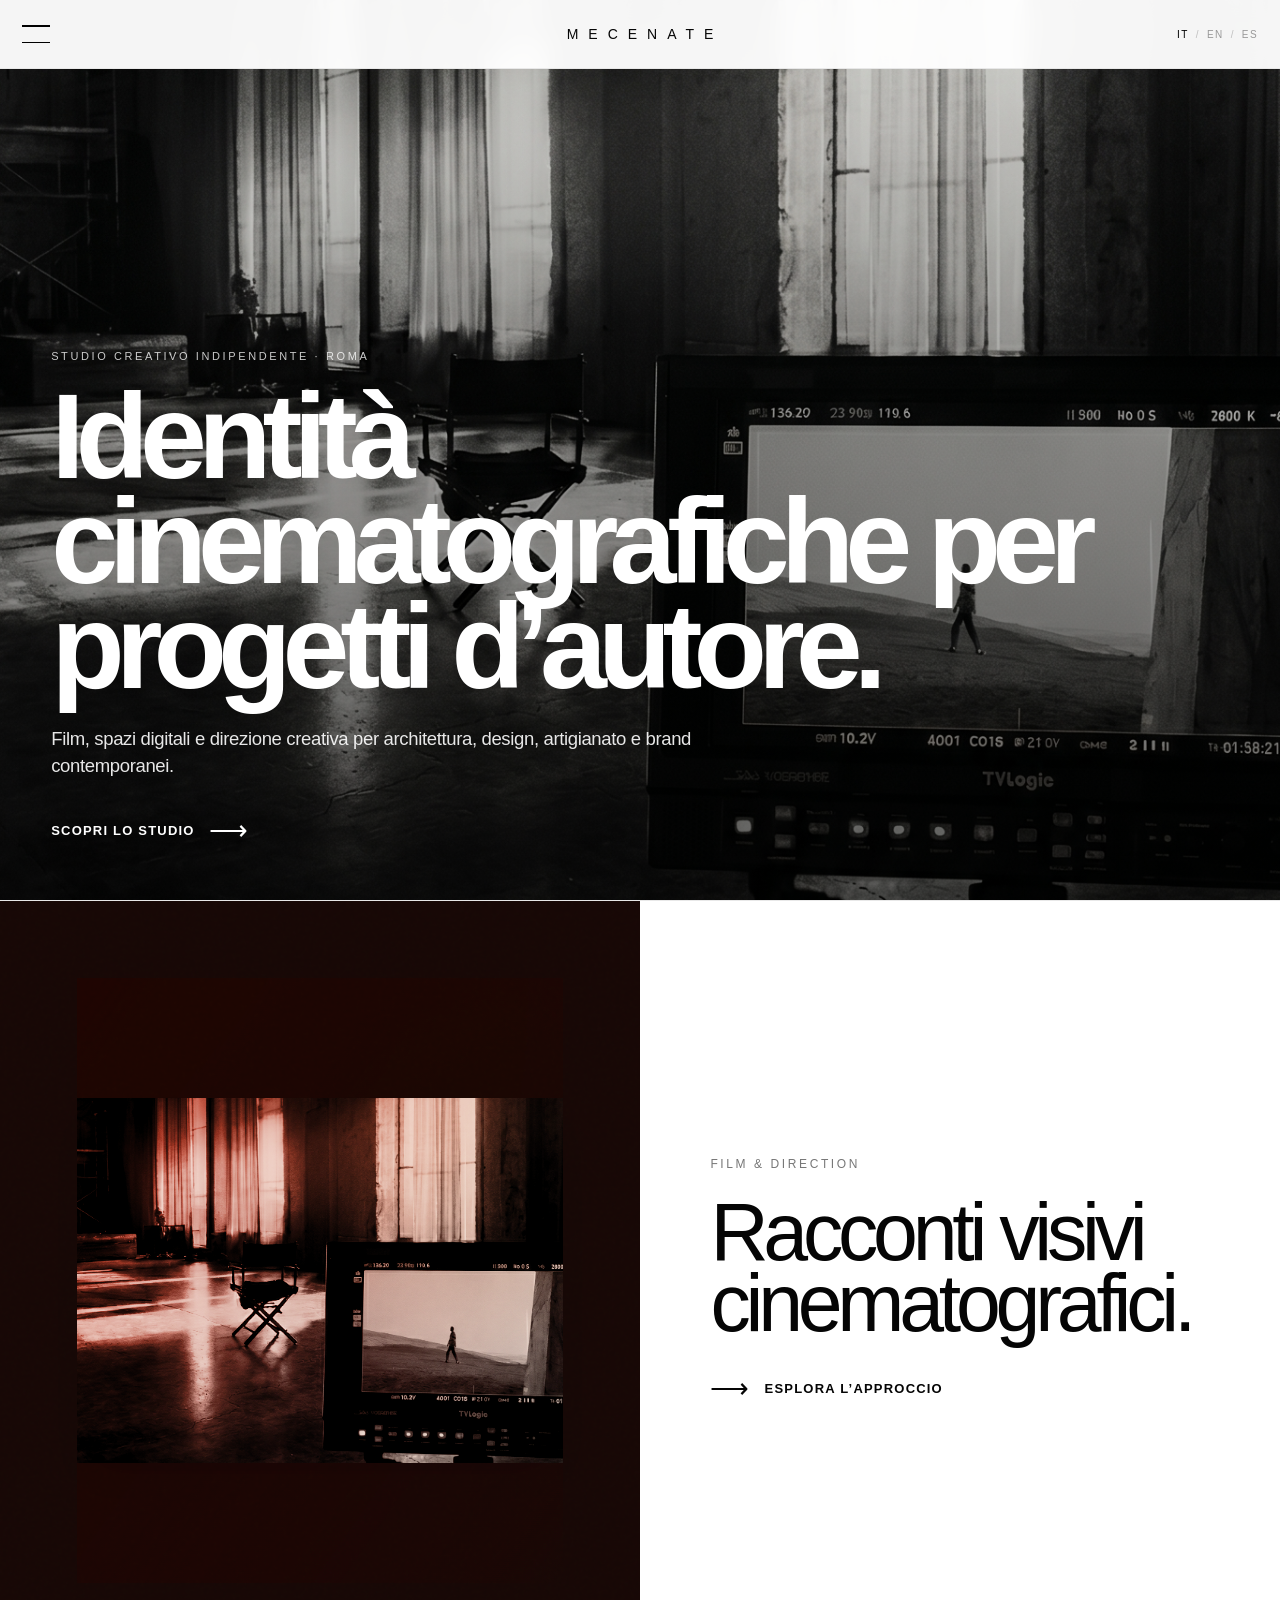
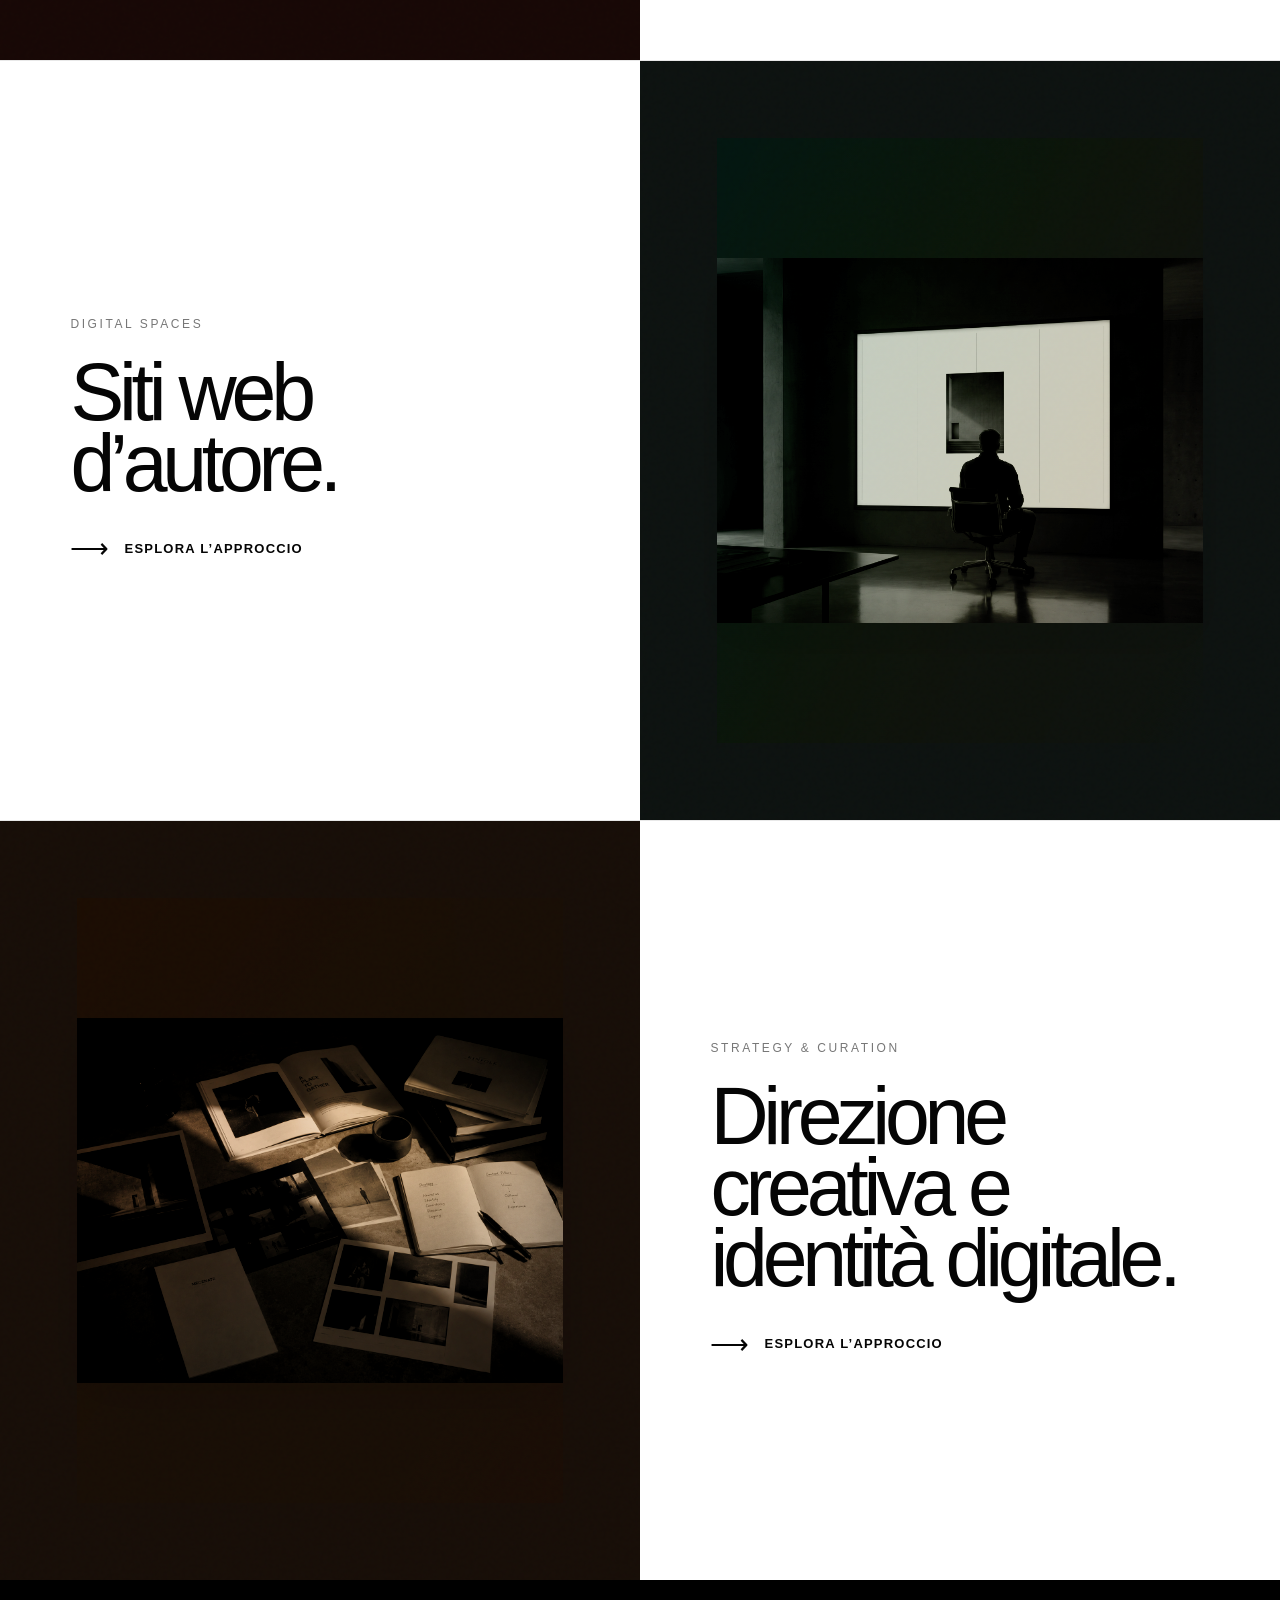
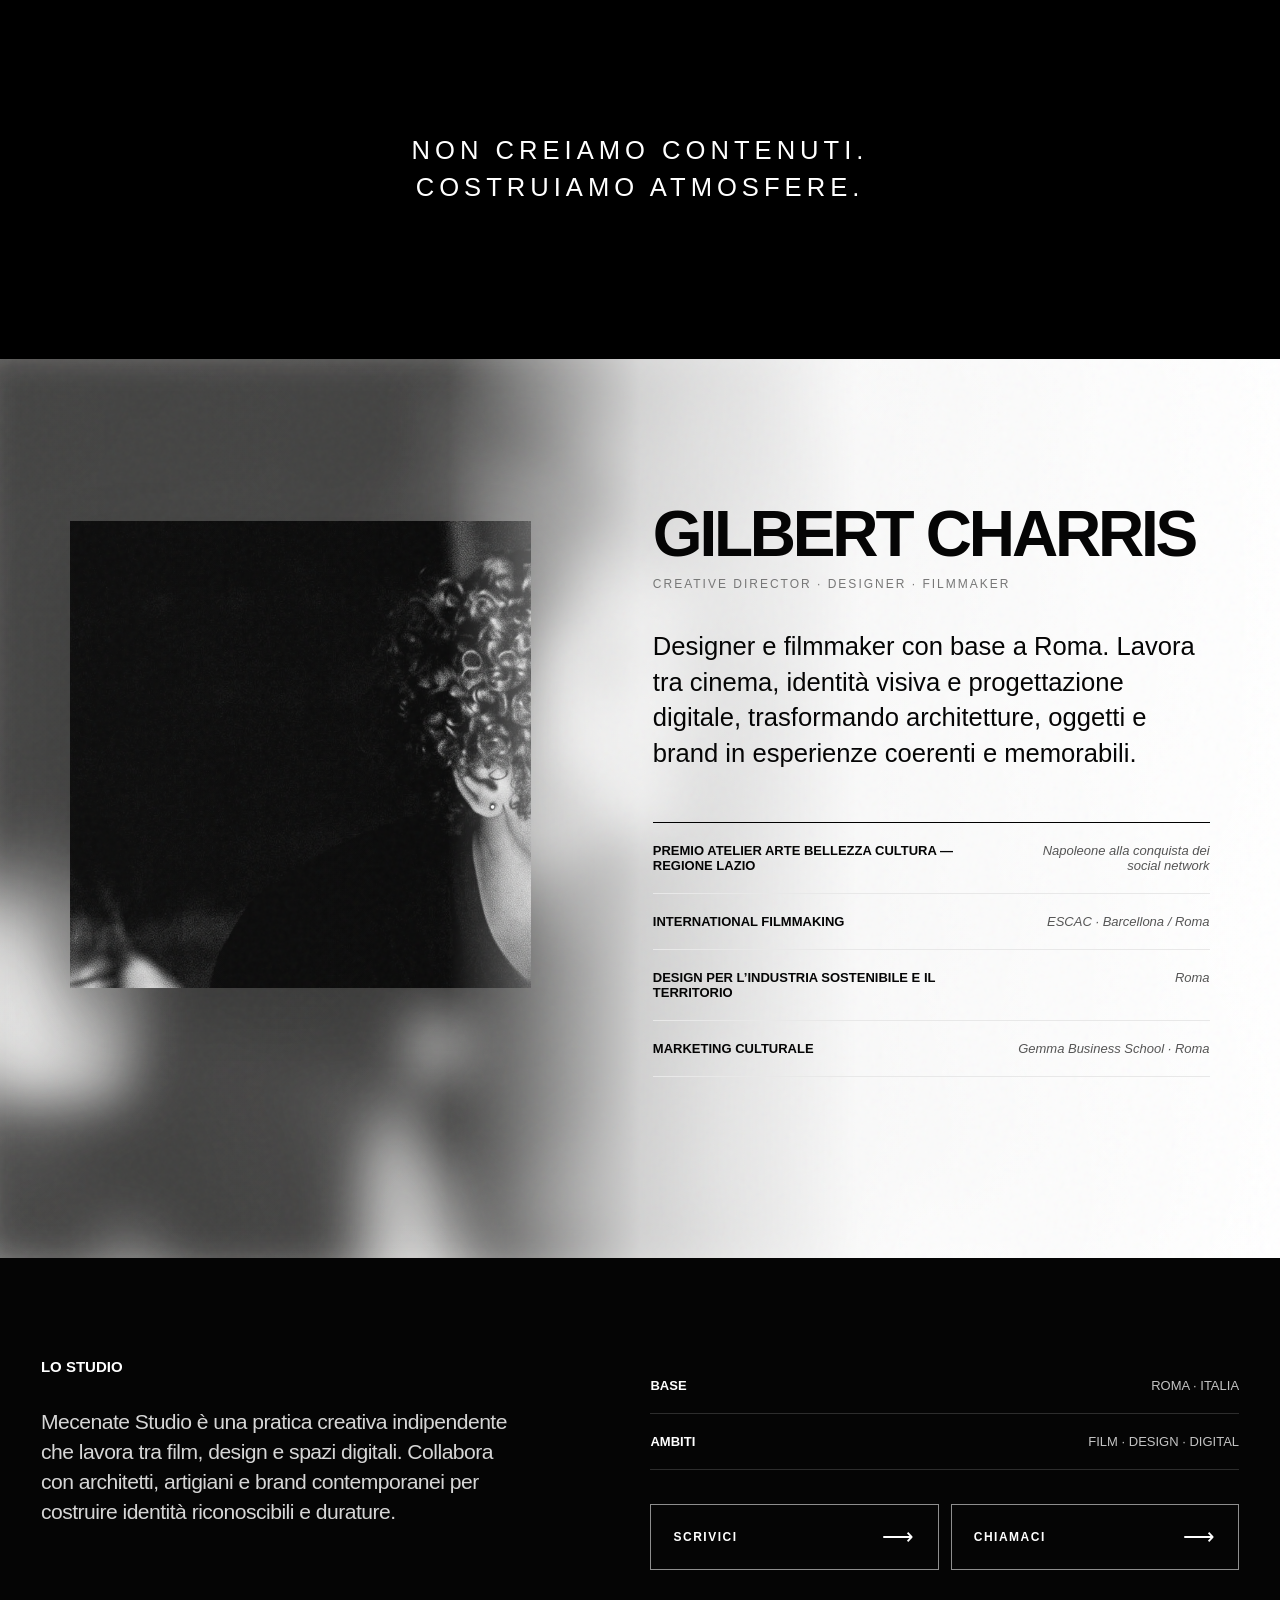
==== commit 2d53ebee: "Aggiornamento homepage" ====
--- a/index.html
+++ b/index.html
@@ -17,16 +17,23 @@
     <div class="header-inner">
       <button class="menu-toggle" aria-label="Apri il menu" aria-expanded="false"><span></span><span></span></button>
       <a class="brand" href="index.html">Mecenate</a>
+      <div class="language-switcher" aria-label="Seleziona lingua">
+        <button type="button" data-lang="it" class="is-active">IT</button>
+        <span>/</span>
+        <button type="button" data-lang="en">EN</button>
+        <span>/</span>
+        <button type="button" data-lang="es">ES</button>
+      </div>
     </div>
   </header>
 
   <nav class="site-menu" aria-label="Navigazione principale">
-    <a href="#studio">Studio</a>
-    <a href="film.html">Film</a>
-    <a href="digital.html">Digital</a>
-    <a href="direction.html">Direction</a>
-    <a href="#contatti">Contatti</a>
-    <div class="menu-footer">Roma · Working internationally</div>
+    <a href="#studio" data-i18n="nav.studio">Studio</a>
+    <a href="film.html" data-i18n="nav.film">Film</a>
+    <a href="digital.html" data-i18n="nav.digital">Digital</a>
+    <a href="direction.html" data-i18n="nav.direction">Direction</a>
+    <a href="#contatti" data-i18n="nav.contacts">Contatti</a>
+    <div class="menu-footer" data-i18n="menu.footer">Roma · Working internationally</div>
   </nav>
 
   <main>
@@ -35,10 +42,10 @@
         <source src="hero.mp4" type="video/mp4">
       </video>
       <div class="hero-home-content">
-        <div class="eyebrow">Studio creativo indipendente · Roma</div>
-        <h1>Identità cinematografiche per progetti d’autore.</h1>
-        <p class="hero-description">Film, spazi digitali e direzione creativa per architettura, design, artigianato e brand contemporanei.</p>
-        <a class="hero-link" href="#servizi"><span>Scopri lo studio</span><span class="arrow">⟶</span></a>
+        <div class="eyebrow" data-i18n="home.eyebrow">Studio creativo indipendente · Roma</div>
+        <h1 data-i18n="home.hero_title">Identità cinematografiche per progetti d’autore.</h1>
+        <p class="hero-description" data-i18n="home.hero_description">Film, spazi digitali e direzione creativa per architettura, design, artigianato e brand contemporanei.</p>
+        <a class="hero-link" href="#servizi"><span data-i18n="home.discover">Scopri lo studio</span><span class="arrow">⟶</span></a>
       </div>
     </section>
 
@@ -46,8 +53,8 @@
       <a class="service-card service-film reverse" href="film.html">
         <div class="service-copy">
           <span class="service-kicker">Film & Direction</span>
-          <h2 class="service-title">Racconti visivi cinematografici.</h2>
-          <span class="inline-link"><span class="arrow">⟶</span> Esplora l’approccio</span>
+          <h2 class="service-title" data-i18n="service.film_title">Racconti visivi cinematografici.</h2>
+          <span class="inline-link"><span class="arrow">⟶</span> <span data-i18n="service.explore">Esplora l’approccio</span></span>
         </div>
         <div class="service-visual"><img src="foto1.jpg" alt="Set cinematografico in bianco e nero"></div>
       </a>
@@ -55,8 +62,8 @@
       <a class="service-card service-digital" href="digital.html">
         <div class="service-copy">
           <span class="service-kicker">Digital Spaces</span>
-          <h2 class="service-title">Siti web d’autore.</h2>
-          <span class="inline-link"><span class="arrow">⟶</span> Esplora l’approccio</span>
+          <h2 class="service-title" data-i18n="service.digital_title">Siti web d’autore.</h2>
+          <span class="inline-link"><span class="arrow">⟶</span> <span data-i18n="service.explore">Esplora l’approccio</span></span>
         </div>
         <div class="service-visual"><img src="foto2.jpg" alt="Spazio digitale editoriale in bianco e nero"></div>
       </a>
@@ -64,44 +71,57 @@
       <a class="service-card service-strategy reverse" href="direction.html">
         <div class="service-copy">
           <span class="service-kicker">Strategy & Curation</span>
-          <h2 class="service-title">Direzione creativa e identità digitale.</h2>
-          <span class="inline-link"><span class="arrow">⟶</span> Esplora l’approccio</span>
+          <h2 class="service-title" data-i18n="service.strategy_title">Direzione creativa e identità digitale.</h2>
+          <span class="inline-link"><span class="arrow">⟶</span> <span data-i18n="service.explore">Esplora l’approccio</span></span>
         </div>
         <div class="service-visual"><img src="foto3.jpg" alt="Materiali di ricerca e curatela visiva"></div>
       </a>
     </section>
 
-    <section class="manifesto"><p>Non creiamo contenuti.<br>Costruiamo atmosfere.</p></section>
+    <section class="manifesto"><p data-i18n-html="home.manifesto">Non creiamo contenuti.<br>Costruiamo atmosfere.</p></section>
 
-    <section class="about" id="studio">
-      <div class="about-grid">
-        <div class="about-image"><img src="gilbert-foto.jpg" alt="Gilbert Charris durante una produzione"></div>
-        <div>
-          <h2>Gilbert Charris</h2>
-          <div class="about-role">Creative Director · Designer · Filmmaker</div>
-          <p class="about-intro">Designer e filmmaker con base a Roma. Lavora tra cinema, identità visiva e progettazione digitale, trasformando architetture, oggetti e brand in esperienze coerenti e memorabili.</p>
-          <ul class="credentials">
-            <li><strong>Premio Atelier Arte Bellezza Cultura — Regione Lazio</strong><span>Napoleone alla conquista dei social network</span></li>
-            <li><strong>International Filmmaking</strong><span>ESCAC · Barcellona / Roma</span></li>
-            <li><strong>Design per l’Industria Sostenibile e il Territorio</strong><span>Roma</span></li>
-            <li><strong>Marketing culturale</strong><span>Gemma Business School · Roma</span></li>
-          </ul>
+    <section class="about about-continuation" id="studio">
+      <div class="about-photo-field" aria-hidden="true">
+        <img class="about-photo-blur" src="gilbert-foto.jpg" alt="">
+        <div class="about-sharp-window">
+          <img class="about-photo-sharp" src="gilbert-foto.jpg" alt="">
         </div>
+      </div>
+
+      <div class="about-copy-panel">
+        <h2>Gilbert Charris</h2>
+        <div class="about-role" data-i18n="about.role">Creative Director · Designer · Filmmaker</div>
+        <p class="about-intro" data-i18n="about.intro">Designer e filmmaker con base a Roma. Lavora tra cinema, identità visiva e progettazione digitale, trasformando architetture, oggetti e brand in esperienze coerenti e memorabili.</p>
+        <ul class="credentials">
+          <li><strong data-i18n="about.award">Premio Atelier Arte Bellezza Cultura — Regione Lazio</strong><span>Napoleone alla conquista dei social network</span></li>
+          <li><strong>International Filmmaking</strong><span>ESCAC · Barcellona / Roma</span></li>
+          <li><strong data-i18n="about.degree">Design per l’Industria Sostenibile e il Territorio</strong><span>Roma</span></li>
+          <li><strong data-i18n="about.marketing">Marketing culturale</strong><span>Gemma Business School · Roma</span></li>
+        </ul>
       </div>
     </section>
   </main>
 
   <footer class="site-footer" id="contatti">
     <div>
-      <h3>Lo studio</h3>
-      <p>Mecenate Studio è una pratica creativa indipendente che lavora tra film, design e spazi digitali. Collabora con architetti, artigiani e brand contemporanei per costruire identità riconoscibili e durature.</p>
+      <h3 data-i18n="footer.title">Lo studio</h3>
+      <p data-i18n="footer.copy">Mecenate Studio è una pratica creativa indipendente che lavora tra film, design e spazi digitali. Collabora con architetti, artigiani e brand contemporanei per costruire identità riconoscibili e durature.</p>
     </div>
-    <ul class="contact-list">
-      <li><strong>Base</strong><span>Roma · Italia</span></li>
-      <li><strong>Ambiti</strong><span>Film · Design · Digital</span></li>
-      <li><strong>Email</strong><a href="mailto:mecenatestudio@proton.me">mecenatestudio@proton.me</a></li>
-      <li><strong>Telefono</strong><a href="tel:+393203768590">+39 320 376 8590</a></li>
-    </ul>
+
+    <div class="contact-actions">
+      <div class="contact-meta">
+        <span data-i18n="footer.base_label">Base</span>
+        <strong data-i18n="footer.base">Roma · Italia</strong>
+      </div>
+      <div class="contact-meta">
+        <span data-i18n="footer.fields_label">Ambiti</span>
+        <strong>Film · Design · Digital</strong>
+      </div>
+      <div class="contact-buttons">
+        <a class="contact-button" href="mailto:mecenatestudio@proton.me" data-i18n="footer.write">Scrivici</a>
+        <a class="contact-button" href="tel:+393203768590" data-i18n="footer.call">Chiamaci</a>
+      </div>
+    </div>
   </footer>
 
   <script src="main.js"></script>
--- a/style.css
+++ b/style.css
@@ -1036,3 +1036,274 @@
 @media (prefers-reduced-motion: reduce) {
   .service-visual::after { animation: none; }
 }
+
+
+
+/* =========================================================
+   MECENATE v3.6 — LANGUAGE / CONTINUITY / PRIVATE CONTACTS
+========================================================= */
+
+/* Language switcher */
+.language-switcher {
+  margin-left: auto;
+  display: inline-flex;
+  align-items: center;
+  gap: 7px;
+  position: relative;
+  z-index: 1200;
+  font-size: 10px;
+  letter-spacing: 1.4px;
+}
+
+.language-switcher button {
+  border: 0;
+  padding: 4px 0;
+  background: transparent;
+  color: rgba(0,0,0,.38);
+  font: inherit;
+  letter-spacing: inherit;
+  cursor: pointer;
+  transition: color .25s ease;
+}
+
+.language-switcher button:hover,
+.language-switcher button.is-active {
+  color: #000;
+}
+
+.language-switcher span {
+  color: rgba(0,0,0,.22);
+}
+
+/* Exact photographic continuation:
+   the blurred field and the sharp window use the same image,
+   same canvas, same crop and same object-position. */
+.about-continuation {
+  --sharp-left: 5.5vw;
+  --sharp-top: 18%;
+  --sharp-width: min(36vw, 610px);
+  --sharp-height: 52%;
+  position: relative;
+  width: 100%;
+  max-width: none;
+  min-height: 900px;
+  margin: 0;
+  padding: 0;
+  overflow: hidden;
+  border-top: 1px solid #000;
+  isolation: isolate;
+  background: #f5f3ef;
+}
+
+.about-photo-field,
+.about-photo-blur {
+  position: absolute;
+  inset: 0;
+  width: 100%;
+  height: 100%;
+}
+
+.about-photo-field {
+  z-index: 0;
+  overflow: hidden;
+}
+
+.about-photo-blur,
+.about-photo-sharp {
+  object-fit: cover;
+  object-position: left center;
+  filter: grayscale(100%);
+}
+
+.about-photo-blur {
+  transform: scale(1.065);
+  filter: grayscale(100%) blur(24px) contrast(.9) brightness(1.06);
+  opacity: .82;
+}
+
+.about-continuation::before {
+  content: "";
+  position: absolute;
+  inset: 0;
+  z-index: 1;
+  pointer-events: none;
+  background:
+    linear-gradient(
+      90deg,
+      rgba(255,255,255,.05) 0%,
+      rgba(255,255,255,.04) 35%,
+      rgba(255,255,255,.76) 50%,
+      rgba(255,255,255,.97) 67%,
+      #fff 100%
+    );
+}
+
+.about-continuation::after {
+  content: "";
+  position: absolute;
+  inset: 0;
+  z-index: 2;
+  pointer-events: none;
+  opacity: .055;
+  background-image:
+    url("data:image/svg+xml,%3Csvg viewBox='0 0 180 180' xmlns='http://www.w3.org/2000/svg'%3E%3Cfilter id='n'%3E%3CfeTurbulence type='fractalNoise' baseFrequency='.8' numOctaves='3' stitchTiles='stitch'/%3E%3C/filter%3E%3Crect width='100%25' height='100%25' filter='url(%23n)' opacity='.65'/%3E%3C/svg%3E");
+}
+
+.about-sharp-window {
+  position: absolute;
+  left: var(--sharp-left);
+  top: var(--sharp-top);
+  width: var(--sharp-width);
+  height: var(--sharp-height);
+  z-index: 3;
+  overflow: hidden;
+  background: #111;
+  box-shadow: 0 26px 65px rgba(0,0,0,.14);
+}
+
+.about-photo-sharp {
+  position: absolute;
+  left: calc(-1 * var(--sharp-left));
+  top: calc(-1 * var(--sharp-top));
+  width: 100vw;
+  height: 900px;
+  max-width: none;
+  object-fit: cover;
+  object-position: left center;
+  filter: grayscale(100%) contrast(1.05);
+}
+
+.about-copy-panel {
+  position: relative;
+  z-index: 4;
+  width: min(52vw, 820px);
+  margin-left: auto;
+  padding: 145px 5.5vw 120px 3vw;
+}
+
+.about-copy-panel h2 {
+  font-size: clamp(48px, 5vw, 84px);
+}
+
+.about-copy-panel .about-intro {
+  max-width: 760px;
+}
+
+/* Contact information remains functional but is not publicly printed */
+.contact-actions {
+  display: flex;
+  flex-direction: column;
+  gap: 0;
+}
+
+.contact-meta {
+  display: flex;
+  align-items: center;
+  justify-content: space-between;
+  gap: 30px;
+  padding: 20px 0;
+  border-bottom: 1px solid rgba(255,255,255,.16);
+  text-transform: uppercase;
+  font-size: 13px;
+}
+
+.contact-meta span {
+  font-weight: 700;
+}
+
+.contact-meta strong {
+  font-weight: 400;
+  color: rgba(255,255,255,.76);
+  text-align: right;
+}
+
+.contact-buttons {
+  display: grid;
+  grid-template-columns: 1fr 1fr;
+  gap: 12px;
+  margin-top: 34px;
+}
+
+.contact-button {
+  display: flex;
+  align-items: center;
+  justify-content: space-between;
+  min-height: 66px;
+  padding: 0 22px;
+  border: 1px solid rgba(255,255,255,.55);
+  text-decoration: none;
+  text-transform: uppercase;
+  font-size: 12px;
+  font-weight: 700;
+  letter-spacing: 1.5px;
+  transition: background .3s ease, color .3s ease;
+}
+
+.contact-button::after {
+  content: "⟶";
+  font-size: 22px;
+  font-weight: 300;
+}
+
+.contact-button:hover {
+  background: #fff;
+  color: #050505;
+}
+
+@media (max-width: 900px) {
+  .brand {
+    letter-spacing: 6px;
+    padding-left: 6px;
+  }
+
+  .language-switcher {
+    gap: 5px;
+    font-size: 9px;
+  }
+
+  .about-continuation {
+    --sharp-left: 22px;
+    --sharp-top: 72px;
+    --sharp-width: calc(100vw - 44px);
+    --sharp-height: 340px;
+    min-height: auto;
+    padding-top: 470px;
+  }
+
+  .about-photo-blur {
+    height: 470px;
+  }
+
+  .about-continuation::before {
+    background:
+      linear-gradient(
+        180deg,
+        rgba(255,255,255,.04) 0%,
+        rgba(255,255,255,.05) 48%,
+        rgba(255,255,255,.98) 82%,
+        #fff 100%
+      );
+  }
+
+  .about-sharp-window {
+    height: var(--sharp-height);
+  }
+
+  .about-photo-sharp {
+    left: -22px;
+    top: -72px;
+    width: 100vw;
+    height: 470px;
+  }
+
+  .about-copy-panel {
+    width: 100%;
+    margin: 0;
+    padding: 70px 22px 100px;
+    background: #fff;
+  }
+
+  .contact-buttons {
+    grid-template-columns: 1fr;
+  }
+}
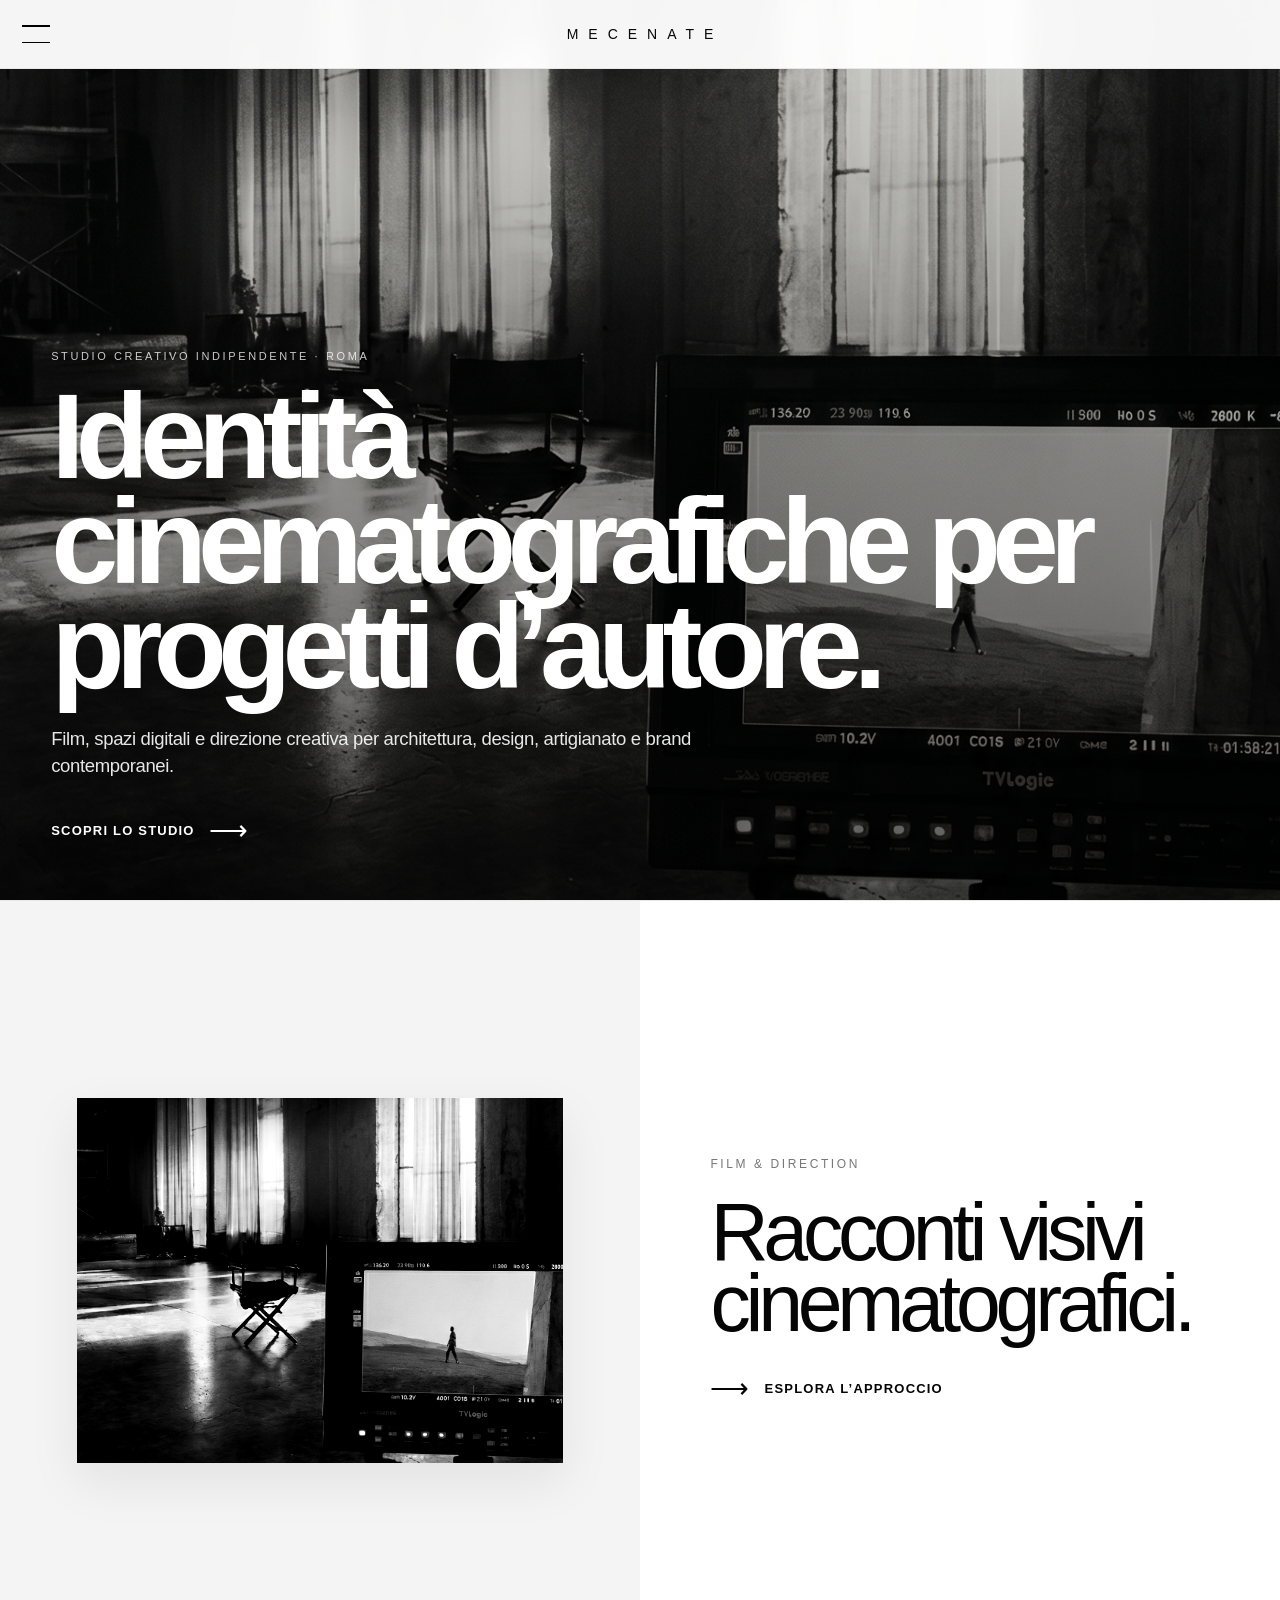
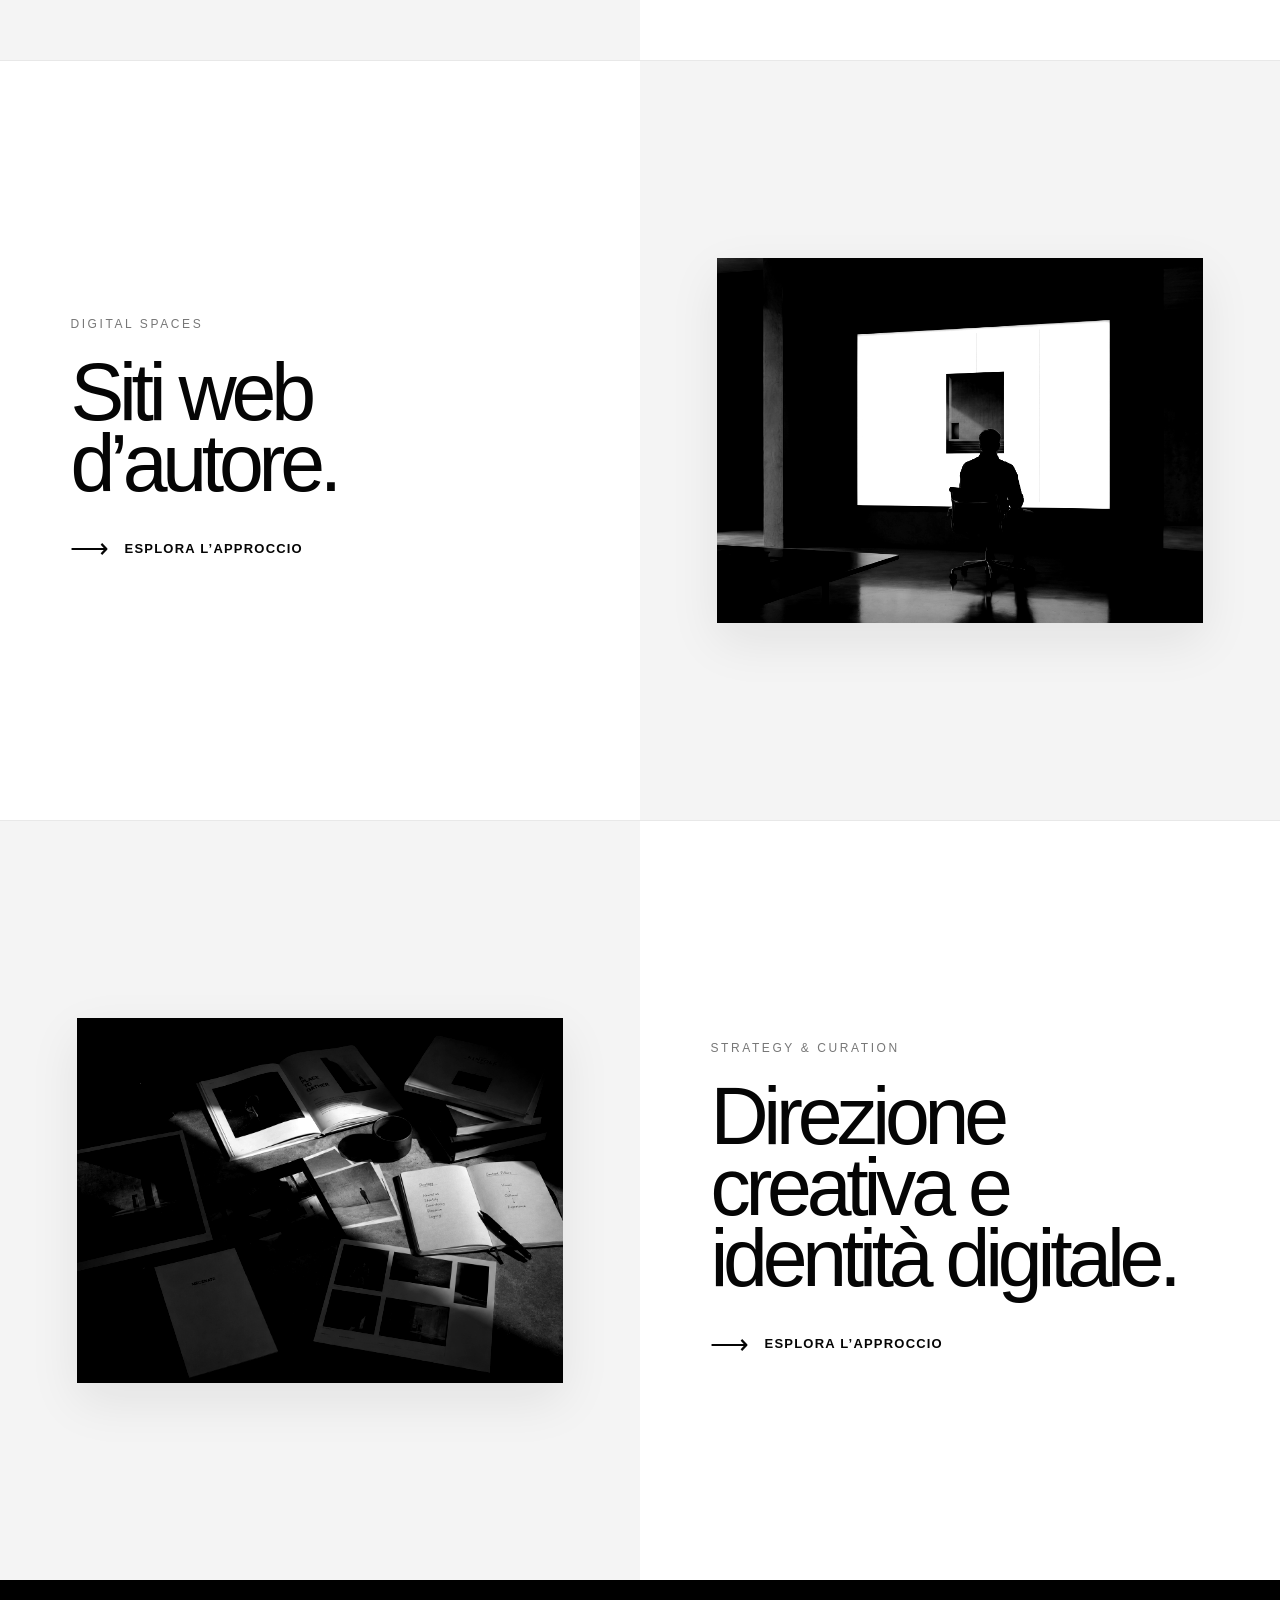
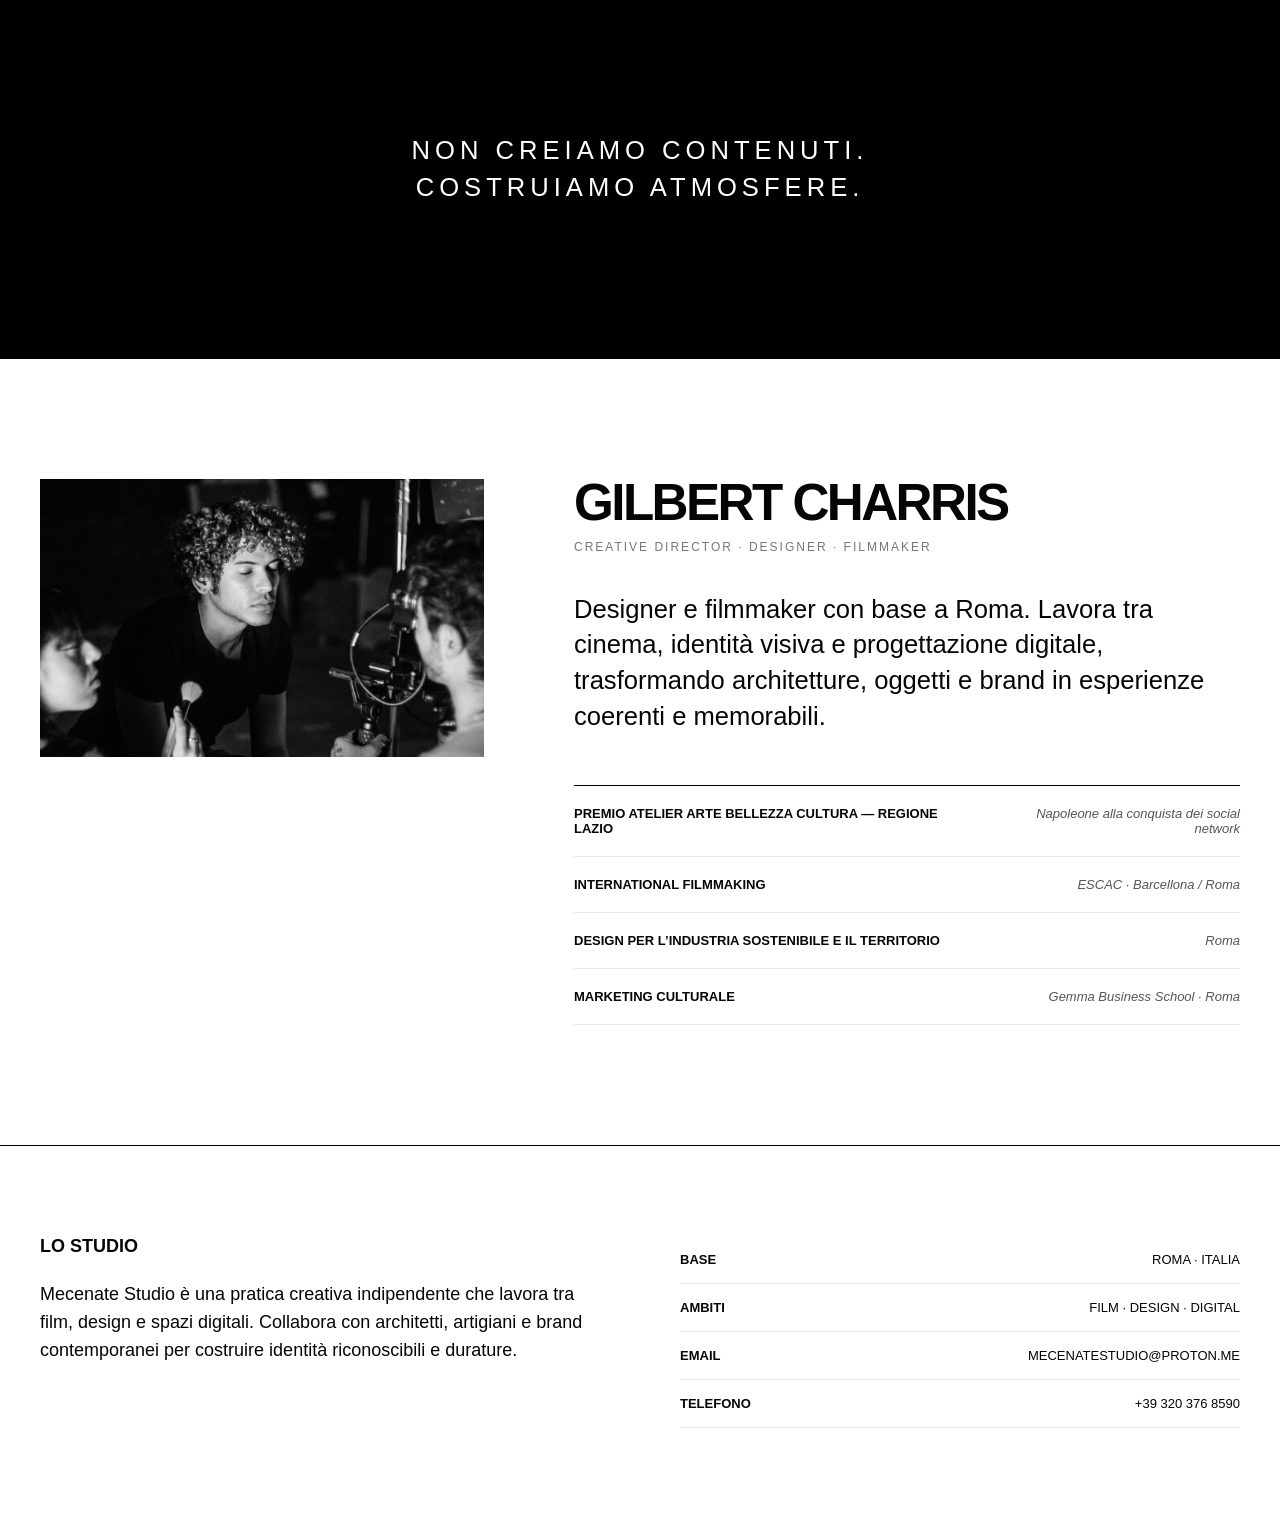
==== commit 09286835: "Aggiornamento homepage2" ====
--- a/index.html
+++ b/index.html
@@ -5,11 +5,6 @@
   <meta name="viewport" content="width=device-width, initial-scale=1">
   <title>Mecenate Studio — Film, design e identità digitali</title>
   <meta name="description" content="Studio creativo indipendente con base a Roma. Film, spazi digitali e direzione creativa per architettura, design, artigianato e brand contemporanei.">
-  <link rel="icon" href="favicon.ico" sizes="any">
-  <link rel="icon" type="image/png" sizes="32x32" href="favicon-32x32.png">
-  <link rel="apple-touch-icon" href="apple-touch-icon.png">
-  <link rel="manifest" href="site.webmanifest">
-  <meta name="theme-color" content="#050505">
   <link rel="stylesheet" href="style.css">
 </head>
 <body>
@@ -17,23 +12,16 @@
     <div class="header-inner">
       <button class="menu-toggle" aria-label="Apri il menu" aria-expanded="false"><span></span><span></span></button>
       <a class="brand" href="index.html">Mecenate</a>
-      <div class="language-switcher" aria-label="Seleziona lingua">
-        <button type="button" data-lang="it" class="is-active">IT</button>
-        <span>/</span>
-        <button type="button" data-lang="en">EN</button>
-        <span>/</span>
-        <button type="button" data-lang="es">ES</button>
-      </div>
     </div>
   </header>
 
   <nav class="site-menu" aria-label="Navigazione principale">
-    <a href="#studio" data-i18n="nav.studio">Studio</a>
-    <a href="film.html" data-i18n="nav.film">Film</a>
-    <a href="digital.html" data-i18n="nav.digital">Digital</a>
-    <a href="direction.html" data-i18n="nav.direction">Direction</a>
-    <a href="#contatti" data-i18n="nav.contacts">Contatti</a>
-    <div class="menu-footer" data-i18n="menu.footer">Roma · Working internationally</div>
+    <a href="#studio">Studio</a>
+    <a href="film.html">Film</a>
+    <a href="digital.html">Digital</a>
+    <a href="direction.html">Direction</a>
+    <a href="#contatti">Contatti</a>
+    <div class="menu-footer">Roma · Working internationally</div>
   </nav>
 
   <main>
@@ -42,86 +30,73 @@
         <source src="hero.mp4" type="video/mp4">
       </video>
       <div class="hero-home-content">
-        <div class="eyebrow" data-i18n="home.eyebrow">Studio creativo indipendente · Roma</div>
-        <h1 data-i18n="home.hero_title">Identità cinematografiche per progetti d’autore.</h1>
-        <p class="hero-description" data-i18n="home.hero_description">Film, spazi digitali e direzione creativa per architettura, design, artigianato e brand contemporanei.</p>
-        <a class="hero-link" href="#servizi"><span data-i18n="home.discover">Scopri lo studio</span><span class="arrow">⟶</span></a>
+        <div class="eyebrow">Studio creativo indipendente · Roma</div>
+        <h1>Identità cinematografiche per progetti d’autore.</h1>
+        <p class="hero-description">Film, spazi digitali e direzione creativa per architettura, design, artigianato e brand contemporanei.</p>
+        <a class="hero-link" href="#servizi"><span>Scopri lo studio</span><span class="arrow">⟶</span></a>
       </div>
     </section>
 
     <section class="services" id="servizi">
-      <a class="service-card service-film reverse" href="film.html">
+      <a class="service-card reverse" href="film.html">
         <div class="service-copy">
           <span class="service-kicker">Film & Direction</span>
-          <h2 class="service-title" data-i18n="service.film_title">Racconti visivi cinematografici.</h2>
-          <span class="inline-link"><span class="arrow">⟶</span> <span data-i18n="service.explore">Esplora l’approccio</span></span>
+          <h2 class="service-title">Racconti visivi cinematografici.</h2>
+          <span class="inline-link"><span class="arrow">⟶</span> Esplora l’approccio</span>
         </div>
         <div class="service-visual"><img src="foto1.jpg" alt="Set cinematografico in bianco e nero"></div>
       </a>
 
-      <a class="service-card service-digital" href="digital.html">
+      <a class="service-card" href="digital.html">
         <div class="service-copy">
           <span class="service-kicker">Digital Spaces</span>
-          <h2 class="service-title" data-i18n="service.digital_title">Siti web d’autore.</h2>
-          <span class="inline-link"><span class="arrow">⟶</span> <span data-i18n="service.explore">Esplora l’approccio</span></span>
+          <h2 class="service-title">Siti web d’autore.</h2>
+          <span class="inline-link"><span class="arrow">⟶</span> Esplora l’approccio</span>
         </div>
         <div class="service-visual"><img src="foto2.jpg" alt="Spazio digitale editoriale in bianco e nero"></div>
       </a>
 
-      <a class="service-card service-strategy reverse" href="direction.html">
+      <a class="service-card reverse" href="direction.html">
         <div class="service-copy">
           <span class="service-kicker">Strategy & Curation</span>
-          <h2 class="service-title" data-i18n="service.strategy_title">Direzione creativa e identità digitale.</h2>
-          <span class="inline-link"><span class="arrow">⟶</span> <span data-i18n="service.explore">Esplora l’approccio</span></span>
+          <h2 class="service-title">Direzione creativa e identità digitale.</h2>
+          <span class="inline-link"><span class="arrow">⟶</span> Esplora l’approccio</span>
         </div>
         <div class="service-visual"><img src="foto3.jpg" alt="Materiali di ricerca e curatela visiva"></div>
       </a>
     </section>
 
-    <section class="manifesto"><p data-i18n-html="home.manifesto">Non creiamo contenuti.<br>Costruiamo atmosfere.</p></section>
+    <section class="manifesto"><p>Non creiamo contenuti.<br>Costruiamo atmosfere.</p></section>
 
-    <section class="about about-continuation" id="studio">
-      <div class="about-photo-field" aria-hidden="true">
-        <img class="about-photo-blur" src="gilbert-foto.jpg" alt="">
-        <div class="about-sharp-window">
-          <img class="about-photo-sharp" src="gilbert-foto.jpg" alt="">
+    <section class="about" id="studio">
+      <div class="about-grid">
+        <div class="about-image"><img src="gilbert-foto.jpg" alt="Gilbert Charris durante una produzione"></div>
+        <div>
+          <h2>Gilbert Charris</h2>
+          <div class="about-role">Creative Director · Designer · Filmmaker</div>
+          <p class="about-intro">Designer e filmmaker con base a Roma. Lavora tra cinema, identità visiva e progettazione digitale, trasformando architetture, oggetti e brand in esperienze coerenti e memorabili.</p>
+          <ul class="credentials">
+            <li><strong>Premio Atelier Arte Bellezza Cultura — Regione Lazio</strong><span>Napoleone alla conquista dei social network</span></li>
+            <li><strong>International Filmmaking</strong><span>ESCAC · Barcellona / Roma</span></li>
+            <li><strong>Design per l’Industria Sostenibile e il Territorio</strong><span>Roma</span></li>
+            <li><strong>Marketing culturale</strong><span>Gemma Business School · Roma</span></li>
+          </ul>
         </div>
-      </div>
-
-      <div class="about-copy-panel">
-        <h2>Gilbert Charris</h2>
-        <div class="about-role" data-i18n="about.role">Creative Director · Designer · Filmmaker</div>
-        <p class="about-intro" data-i18n="about.intro">Designer e filmmaker con base a Roma. Lavora tra cinema, identità visiva e progettazione digitale, trasformando architetture, oggetti e brand in esperienze coerenti e memorabili.</p>
-        <ul class="credentials">
-          <li><strong data-i18n="about.award">Premio Atelier Arte Bellezza Cultura — Regione Lazio</strong><span>Napoleone alla conquista dei social network</span></li>
-          <li><strong>International Filmmaking</strong><span>ESCAC · Barcellona / Roma</span></li>
-          <li><strong data-i18n="about.degree">Design per l’Industria Sostenibile e il Territorio</strong><span>Roma</span></li>
-          <li><strong data-i18n="about.marketing">Marketing culturale</strong><span>Gemma Business School · Roma</span></li>
-        </ul>
       </div>
     </section>
   </main>
 
   <footer class="site-footer" id="contatti">
     <div>
-      <h3 data-i18n="footer.title">Lo studio</h3>
-      <p data-i18n="footer.copy">Mecenate Studio è una pratica creativa indipendente che lavora tra film, design e spazi digitali. Collabora con architetti, artigiani e brand contemporanei per costruire identità riconoscibili e durature.</p>
+      <h3>Lo studio</h3>
+      <p>Mecenate Studio è una pratica creativa indipendente che lavora tra film, design e spazi digitali. Collabora con architetti, artigiani e brand contemporanei per costruire identità riconoscibili e durature.</p>
     </div>
-
-    <div class="contact-actions">
-      <div class="contact-meta">
-        <span data-i18n="footer.base_label">Base</span>
-        <strong data-i18n="footer.base">Roma · Italia</strong>
-      </div>
-      <div class="contact-meta">
-        <span data-i18n="footer.fields_label">Ambiti</span>
-        <strong>Film · Design · Digital</strong>
-      </div>
-      <div class="contact-buttons">
-        <a class="contact-button" href="mailto:mecenatestudio@proton.me" data-i18n="footer.write">Scrivici</a>
-        <a class="contact-button" href="tel:+393203768590" data-i18n="footer.call">Chiamaci</a>
-      </div>
-    </div>
+    <ul class="contact-list">
+      <li><strong>Base</strong><span>Roma · Italia</span></li>
+      <li><strong>Ambiti</strong><span>Film · Design · Digital</span></li>
+      <li><strong>Email</strong><a href="mailto:mecenatestudio@proton.me">mecenatestudio@proton.me</a></li>
+      <li><strong>Telefono</strong><a href="tel:+393203768590">+39 320 376 8590</a></li>
+    </ul>
   </footer>
 
   <script src="main.js"></script>
--- a/style.css
+++ b/style.css
@@ -201,8 +201,6 @@
   max-width: 95%;
 }
 .service-visual {
-  position: relative;
-  isolation: isolate;
   background: var(--soft);
   display: flex;
   align-items: center;
@@ -210,95 +208,15 @@
   padding: 6vw;
   overflow: hidden;
 }
-
 .service-visual img {
-  position: relative;
-  z-index: 1;
   width: 100%;
   aspect-ratio: 4/3;
   object-fit: cover;
-  transition: transform 1.15s cubic-bezier(.2,.8,.2,1), filter .8s ease;
-  box-shadow: 0 18px 48px rgba(0,0,0,.10);
-}
-
-/* Colore analogico: la tinta appartiene al servizio, non alla singola foto. */
-.service-visual::before,
-.service-visual::after {
-  content: "";
-  position: absolute;
-  pointer-events: none;
-}
-
-.service-visual::before {
-  z-index: 2;
-  inset: 6vw;
-  mix-blend-mode: color;
-  opacity: .82;
-  transition: opacity .8s ease;
-}
-
-.service-visual::after {
-  z-index: 3;
-  inset: calc(6vw - 12%);
-  opacity: .105;
-  background-image: url("data:image/svg+xml,%3Csvg viewBox='0 0 180 180' xmlns='http://www.w3.org/2000/svg'%3E%3Cfilter id='n'%3E%3CfeTurbulence type='fractalNoise' baseFrequency='.78' numOctaves='4' stitchTiles='stitch'/%3E%3C/filter%3E%3Crect width='100%25' height='100%25' filter='url(%23n)' opacity='.72'/%3E%3C/svg%3E");
-  mix-blend-mode: soft-light;
-  animation: serviceGrain .28s steps(2) infinite;
-}
-
-/* 01 — FILM: rosso tungsteno / pellicola sovraesposta */
-.service-film .service-visual {
-  background: #170806;
-}
-.service-film .service-visual img {
-  filter: saturate(.82) contrast(1.12) brightness(.82) sepia(.18);
-}
-.service-film .service-visual::before {
-  background:
-    linear-gradient(125deg, rgba(255,42,9,.88), rgba(105,8,3,.40) 58%, rgba(10,2,1,.12)),
-    radial-gradient(circle at 72% 25%, rgba(255,180,92,.30), transparent 42%);
-}
-
-/* 02 — DIGITAL: verde oliva / monitor fosforico */
-.service-digital .service-visual {
-  background: #0d1210;
-}
-.service-digital .service-visual img {
-  filter: saturate(.58) contrast(1.04) brightness(.76) sepia(.13);
-}
-.service-digital .service-visual::before {
-  background:
-    linear-gradient(118deg, rgba(28,55,48,.82), rgba(139,139,91,.32) 68%, rgba(7,12,10,.18)),
-    radial-gradient(circle at 22% 18%, rgba(210,213,160,.18), transparent 38%);
-}
-
-/* 03 — STRATEGY: ambra / carta e luce da tavolo */
-.service-strategy .service-visual {
-  background: #170e08;
-}
-.service-strategy .service-visual img {
-  filter: saturate(.68) contrast(1.08) brightness(.78) sepia(.28);
-}
-.service-strategy .service-visual::before {
-  background:
-    linear-gradient(125deg, rgba(129,62,20,.70), rgba(240,155,71,.30) 52%, rgba(34,15,7,.35)),
-    radial-gradient(circle at 66% 36%, rgba(255,201,119,.25), transparent 44%);
-}
-
-.service-card:hover .service-visual img {
-  transform: scale(1.022);
-}
-.service-card:hover .service-visual::before {
-  opacity: .68;
-}
-
-@keyframes serviceGrain {
-  0% { transform: translate(0,0); }
-  25% { transform: translate(-2%,1.5%); }
-  50% { transform: translate(1.5%,-2%); }
-  75% { transform: translate(2%,2%); }
-  100% { transform: translate(-1.5%,-1%); }
-}
+  filter: grayscale(100%) contrast(120%);
+  transition: transform .8s cubic-bezier(.2,.8,.2,1);
+  box-shadow: 0 18px 48px rgba(0,0,0,.08);
+}
+.service-card:hover img { transform: scale(1.025); }
 
 /* MANIFESTO */
 .manifesto {
@@ -478,9 +396,7 @@
   .service-card,
   .service-card.reverse { display: flex; flex-direction: column; min-height: 0; }
   .service-copy { order: 1 !important; padding: 72px 24px 42px; }
-  .service-visual { order: 2 !important; padding: 0 24px 70px; }
-  .service-visual::before { inset: 0 24px 70px; }
-  .service-visual::after { inset: -12% -8% calc(70px - 12%) -8%; }
+  .service-visual { order: 2 !important; padding: 0 24px 70px; background: #fff; }
   .service-title { font-size: 13vw; }
   .about { padding: 80px 22px; }
   .about-grid { grid-template-columns: 1fr; gap: 46px; }
@@ -498,812 +414,3 @@
   .editorial-image { height: 520px; }
   .cta { padding: 105px 22px; }
 }
-/* =========================================================
-   FILM PAGE — MECENATE / FALSE SCROLL
-========================================================= */
-
-.film-page {
-  background: #fff;
-}
-
-/* CINEMATIC IMAGE SYSTEM */
-.cinematic-image {
-  position: relative;
-  overflow: hidden;
-  isolation: isolate;
-  background: #090b0a;
-}
-
-.cinematic-image > img {
-  width: 100%;
-  height: 100%;
-  object-fit: cover;
-  display: block;
-  filter:
-    saturate(74%)
-    contrast(108%)
-    brightness(91%)
-    sepia(6%);
-  transform: scale(1.012);
-}
-
-.cinematic-image::before {
-  content: "";
-  position: absolute;
-  inset: 0;
-  z-index: 2;
-  pointer-events: none;
-  background:
-    linear-gradient(
-      112deg,
-      rgba(4, 25, 22, 0.14),
-      rgba(102, 83, 46, 0.075)
-    );
-  mix-blend-mode: color;
-}
-
-.cinematic-image::after {
-  content: "";
-  position: absolute;
-  inset: -35%;
-  z-index: 3;
-  pointer-events: none;
-  opacity: 0.095;
-  background-image:
-    url("data:image/svg+xml,%3Csvg viewBox='0 0 180 180' xmlns='http://www.w3.org/2000/svg'%3E%3Cfilter id='noise'%3E%3CfeTurbulence type='fractalNoise' baseFrequency='.82' numOctaves='4' stitchTiles='stitch'/%3E%3C/filter%3E%3Crect width='100%25' height='100%25' filter='url(%23noise)' opacity='.75'/%3E%3C/svg%3E");
-  animation: mecenateGrain .22s steps(2) infinite;
-}
-
-.cinematic-vignette {
-  position: absolute;
-  inset: 0;
-  z-index: 4;
-  pointer-events: none;
-  background:
-    radial-gradient(
-      ellipse at center,
-      transparent 42%,
-      rgba(0, 0, 0, .08) 70%,
-      rgba(0, 0, 0, .36) 100%
-    );
-}
-
-@keyframes mecenateGrain {
-  0%   { transform: translate(0, 0); }
-  20%  { transform: translate(-3%, 2%); }
-  40%  { transform: translate(2%, -4%); }
-  60%  { transform: translate(4%, 3%); }
-  80%  { transform: translate(-2%, -3%); }
-  100% { transform: translate(3%, 1%); }
-}
-
-/* HERO */
-.film-hero {
-  min-height: 100svh;
-  color: #fff;
-}
-
-.film-hero > img {
-  position: absolute;
-  inset: 0;
-}
-
-.film-hero::before {
-  background:
-    linear-gradient(180deg, rgba(0,0,0,.10), rgba(0,0,0,.58)),
-    linear-gradient(112deg, rgba(4,25,22,.13), rgba(102,83,46,.06));
-  mix-blend-mode: normal;
-}
-
-.film-hero-copy {
-  position: absolute;
-  z-index: 6;
-  left: 4vw;
-  right: 4vw;
-  bottom: 6vh;
-}
-
-.film-hero-copy h1 {
-  max-width: 1150px;
-  margin-top: 20px;
-  font-size: clamp(70px, 10.2vw, 176px);
-  font-weight: 500;
-  line-height: .82;
-  letter-spacing: -.078em;
-}
-
-.film-hero-copy .hero-link {
-  color: #fff;
-}
-
-/* INTRO */
-.film-intro {
-  display: grid;
-  grid-template-columns: .65fr 1.35fr;
-  gap: 9vw;
-  padding: 150px 7vw 170px;
-}
-
-.film-intro-label {
-  padding-top: 10px;
-  color: var(--muted);
-  font-size: 11px;
-  letter-spacing: 2.6px;
-  text-transform: uppercase;
-}
-
-.film-intro-copy {
-  max-width: 1000px;
-}
-
-.film-intro-copy > p:first-child {
-  font-size: clamp(38px, 5vw, 82px);
-  line-height: .98;
-  letter-spacing: -.052em;
-}
-
-.film-intro-secondary {
-  max-width: 670px;
-  margin-top: 58px;
-  margin-left: auto;
-  font-size: clamp(19px, 1.7vw, 27px);
-  line-height: 1.48;
-  letter-spacing: -.02em;
-}
-
-/* FALSE SCROLL */
-.frame-story {
-  position: relative;
-  height: 500vh;
-  background: #070807;
-}
-
-.frame-story-sticky {
-  position: sticky;
-  top: 0;
-  height: 100svh;
-  overflow: hidden;
-}
-
-.frame-stage {
-  width: 100%;
-  height: 100%;
-}
-
-.frame-stage > img {
-  position: absolute;
-  inset: 0;
-  opacity: 1;
-  transition: opacity .22s ease;
-  will-change: opacity, transform;
-}
-
-.frame-stage.is-changing > img {
-  opacity: .72;
-}
-
-.frame-interface {
-  position: absolute;
-  z-index: 6;
-  inset: auto 34px 28px 34px;
-  display: flex;
-  align-items: flex-end;
-  justify-content: space-between;
-  color: rgba(255,255,255,.88);
-}
-
-.frame-counter {
-  display: flex;
-  gap: 8px;
-  font-size: 11px;
-  letter-spacing: 2px;
-}
-
-.frame-divider {
-  opacity: .45;
-}
-
-.frame-dots {
-  display: flex;
-  gap: 8px;
-}
-
-.frame-dots span {
-  width: 5px;
-  height: 5px;
-  border: 1px solid rgba(255,255,255,.75);
-  border-radius: 50%;
-  transition: background .22s ease, transform .22s ease;
-}
-
-.frame-dots span.is-active {
-  background: #fff;
-  transform: scale(1.15);
-}
-
-.frame-loading {
-  position: absolute;
-  z-index: 7;
-  inset: 0;
-  display: grid;
-  place-items: center;
-  background: #090a09;
-  color: rgba(255,255,255,.7);
-  font-size: 10px;
-  letter-spacing: 2.5px;
-  text-transform: uppercase;
-  transition: opacity .5s ease, visibility .5s ease;
-}
-
-.frame-loading.is-hidden {
-  opacity: 0;
-  visibility: hidden;
-}
-
-/* STATEMENT */
-.film-statement {
-  min-height: 82svh;
-  display: grid;
-  place-items: center;
-  padding: 100px 24px;
-  text-align: center;
-  background: #fff;
-}
-
-.film-statement p {
-  font-size: clamp(58px, 9vw, 155px);
-  line-height: .84;
-  letter-spacing: -.075em;
-  font-weight: 500;
-}
-
-/* METHOD */
-.film-method {
-  padding: 150px 6vw 170px;
-  background: #0a0a0a;
-  color: #fff;
-}
-
-.method-heading {
-  display: grid;
-  grid-template-columns: .25fr 1.75fr;
-  gap: 30px;
-  align-items: start;
-  margin-bottom: 120px;
-}
-
-.method-index {
-  font-size: 11px;
-  letter-spacing: 2px;
-  opacity: .48;
-}
-
-.method-heading h2 {
-  max-width: 1100px;
-  font-size: clamp(60px, 8vw, 140px);
-  line-height: .86;
-  letter-spacing: -.07em;
-  font-weight: 500;
-}
-
-.method-list {
-  border-top: 1px solid rgba(255,255,255,.28);
-}
-
-.method-list article {
-  display: grid;
-  grid-template-columns: .18fr .65fr 1.17fr;
-  gap: 30px;
-  padding: 30px 0 42px;
-  border-bottom: 1px solid rgba(255,255,255,.18);
-}
-
-.method-list article > span {
-  font-size: 11px;
-  letter-spacing: 2px;
-  opacity: .45;
-}
-
-.method-list h3 {
-  font-size: clamp(28px, 3vw, 50px);
-  line-height: 1;
-  letter-spacing: -.04em;
-  font-weight: 500;
-}
-
-.method-list p {
-  max-width: 670px;
-  font-size: clamp(17px, 1.45vw, 23px);
-  line-height: 1.52;
-  color: rgba(255,255,255,.72);
-}
-
-/* CTA */
-.film-cta {
-  min-height: 92svh;
-  padding: 110px 6vw 70px;
-  display: flex;
-  flex-direction: column;
-  justify-content: flex-end;
-}
-
-.film-cta .eyebrow {
-  color: var(--muted);
-}
-
-.film-cta p {
-  max-width: 1200px;
-  margin-top: 24px;
-  font-size: clamp(65px, 10vw, 170px);
-  line-height: .82;
-  letter-spacing: -.078em;
-  font-weight: 500;
-}
-
-.film-cta a {
-  width: fit-content;
-  margin-top: 62px;
-  padding-bottom: 8px;
-  border-bottom: 1px solid #000;
-  text-decoration: none;
-  text-transform: uppercase;
-  font-size: 12px;
-  font-weight: 700;
-  letter-spacing: 1.5px;
-}
-
-.film-cta a span {
-  margin-left: 14px;
-}
-
-/* FILM MOBILE */
-@media (max-width: 900px) {
-  .film-hero-copy {
-    left: 22px;
-    right: 22px;
-    bottom: 34px;
-  }
-
-  .film-hero-copy h1 {
-    font-size: 18vw;
-    line-height: .84;
-  }
-
-  .film-intro {
-    grid-template-columns: 1fr;
-    gap: 44px;
-    padding: 100px 22px 120px;
-  }
-
-  .film-intro-copy > p:first-child {
-    font-size: 12vw;
-  }
-
-  .film-intro-secondary {
-    margin-top: 45px;
-    margin-left: 0;
-    font-size: 20px;
-  }
-
-  .frame-story {
-    height: 420vh;
-  }
-
-  .frame-interface {
-    inset: auto 20px 20px 20px;
-  }
-
-  .film-statement {
-    min-height: 70svh;
-  }
-
-  .film-statement p {
-    font-size: 15vw;
-  }
-
-  .film-method {
-    padding: 100px 22px 120px;
-  }
-
-  .method-heading {
-    grid-template-columns: 1fr;
-    gap: 24px;
-    margin-bottom: 75px;
-  }
-
-  .method-heading h2 {
-    font-size: 14.5vw;
-  }
-
-  .method-list article {
-    grid-template-columns: .2fr .8fr;
-    gap: 18px;
-  }
-
-  .method-list article p {
-    grid-column: 2;
-    font-size: 17px;
-  }
-
-  .film-cta {
-    min-height: 78svh;
-    padding: 90px 22px 55px;
-  }
-
-  .film-cta p {
-    font-size: 16vw;
-  }
-}
-
-@media (prefers-reduced-motion: reduce) {
-  .cinematic-image::after {
-    animation: none;
-  }
-
-  .frame-stage > img {
-    transition: none;
-  }
-}
-
-/* FOOTER — MINIMAL NOIR */
-.site-footer {
-  width: 100%;
-  max-width: none;
-  margin: 0;
-  padding: 100px 3.2vw 56px;
-  border: 0;
-  border-radius: 0;
-  background: #050505;
-  color: #fff;
-  display: grid;
-  grid-template-columns: .9fr 1.1fr;
-  gap: 10vw;
-}
-
-.site-footer h3 {
-  margin-bottom: 32px;
-  font-size: 15px;
-  font-weight: 600;
-  text-transform: uppercase;
-}
-
-.site-footer p {
-  max-width: 650px;
-  font-size: clamp(20px, 1.65vw, 28px);
-  line-height: 1.42;
-  letter-spacing: -.025em;
-  color: rgba(255,255,255,.84);
-}
-
-.contact-list {
-  list-style: none;
-  border-top: 1px solid rgba(255,255,255,.38);
-}
-
-.contact-list li {
-  display: flex;
-  justify-content: space-between;
-  gap: 30px;
-  padding: 22px 0;
-  border-bottom: 1px solid rgba(255,255,255,.16);
-  font-size: 13px;
-  text-transform: uppercase;
-}
-
-.contact-list strong {
-  font-weight: 700;
-}
-
-.contact-list span,
-.contact-list a {
-  color: rgba(255,255,255,.8);
-  text-align: right;
-}
-
-.contact-list a {
-  text-decoration: none;
-  transition: opacity .3s ease;
-}
-
-.contact-list a:hover {
-  opacity: .55;
-}
-
-@media (max-width: 900px) {
-  .site-footer {
-    padding: 72px 22px 38px;
-    grid-template-columns: 1fr;
-    gap: 60px;
-  }
-
-  .site-footer p {
-    font-size: 20px;
-  }
-
-  .contact-list li {
-    align-items: flex-start;
-    gap: 18px;
-  }
-
-  .contact-list span,
-  .contact-list a {
-    max-width: 62%;
-    overflow-wrap: anywhere;
-  }
-}
-
-
-@media (prefers-reduced-motion: reduce) {
-  .service-visual::after { animation: none; }
-}
-
-
-
-/* =========================================================
-   MECENATE v3.6 — LANGUAGE / CONTINUITY / PRIVATE CONTACTS
-========================================================= */
-
-/* Language switcher */
-.language-switcher {
-  margin-left: auto;
-  display: inline-flex;
-  align-items: center;
-  gap: 7px;
-  position: relative;
-  z-index: 1200;
-  font-size: 10px;
-  letter-spacing: 1.4px;
-}
-
-.language-switcher button {
-  border: 0;
-  padding: 4px 0;
-  background: transparent;
-  color: rgba(0,0,0,.38);
-  font: inherit;
-  letter-spacing: inherit;
-  cursor: pointer;
-  transition: color .25s ease;
-}
-
-.language-switcher button:hover,
-.language-switcher button.is-active {
-  color: #000;
-}
-
-.language-switcher span {
-  color: rgba(0,0,0,.22);
-}
-
-/* Exact photographic continuation:
-   the blurred field and the sharp window use the same image,
-   same canvas, same crop and same object-position. */
-.about-continuation {
-  --sharp-left: 5.5vw;
-  --sharp-top: 18%;
-  --sharp-width: min(36vw, 610px);
-  --sharp-height: 52%;
-  position: relative;
-  width: 100%;
-  max-width: none;
-  min-height: 900px;
-  margin: 0;
-  padding: 0;
-  overflow: hidden;
-  border-top: 1px solid #000;
-  isolation: isolate;
-  background: #f5f3ef;
-}
-
-.about-photo-field,
-.about-photo-blur {
-  position: absolute;
-  inset: 0;
-  width: 100%;
-  height: 100%;
-}
-
-.about-photo-field {
-  z-index: 0;
-  overflow: hidden;
-}
-
-.about-photo-blur,
-.about-photo-sharp {
-  object-fit: cover;
-  object-position: left center;
-  filter: grayscale(100%);
-}
-
-.about-photo-blur {
-  transform: scale(1.065);
-  filter: grayscale(100%) blur(24px) contrast(.9) brightness(1.06);
-  opacity: .82;
-}
-
-.about-continuation::before {
-  content: "";
-  position: absolute;
-  inset: 0;
-  z-index: 1;
-  pointer-events: none;
-  background:
-    linear-gradient(
-      90deg,
-      rgba(255,255,255,.05) 0%,
-      rgba(255,255,255,.04) 35%,
-      rgba(255,255,255,.76) 50%,
-      rgba(255,255,255,.97) 67%,
-      #fff 100%
-    );
-}
-
-.about-continuation::after {
-  content: "";
-  position: absolute;
-  inset: 0;
-  z-index: 2;
-  pointer-events: none;
-  opacity: .055;
-  background-image:
-    url("data:image/svg+xml,%3Csvg viewBox='0 0 180 180' xmlns='http://www.w3.org/2000/svg'%3E%3Cfilter id='n'%3E%3CfeTurbulence type='fractalNoise' baseFrequency='.8' numOctaves='3' stitchTiles='stitch'/%3E%3C/filter%3E%3Crect width='100%25' height='100%25' filter='url(%23n)' opacity='.65'/%3E%3C/svg%3E");
-}
-
-.about-sharp-window {
-  position: absolute;
-  left: var(--sharp-left);
-  top: var(--sharp-top);
-  width: var(--sharp-width);
-  height: var(--sharp-height);
-  z-index: 3;
-  overflow: hidden;
-  background: #111;
-  box-shadow: 0 26px 65px rgba(0,0,0,.14);
-}
-
-.about-photo-sharp {
-  position: absolute;
-  left: calc(-1 * var(--sharp-left));
-  top: calc(-1 * var(--sharp-top));
-  width: 100vw;
-  height: 900px;
-  max-width: none;
-  object-fit: cover;
-  object-position: left center;
-  filter: grayscale(100%) contrast(1.05);
-}
-
-.about-copy-panel {
-  position: relative;
-  z-index: 4;
-  width: min(52vw, 820px);
-  margin-left: auto;
-  padding: 145px 5.5vw 120px 3vw;
-}
-
-.about-copy-panel h2 {
-  font-size: clamp(48px, 5vw, 84px);
-}
-
-.about-copy-panel .about-intro {
-  max-width: 760px;
-}
-
-/* Contact information remains functional but is not publicly printed */
-.contact-actions {
-  display: flex;
-  flex-direction: column;
-  gap: 0;
-}
-
-.contact-meta {
-  display: flex;
-  align-items: center;
-  justify-content: space-between;
-  gap: 30px;
-  padding: 20px 0;
-  border-bottom: 1px solid rgba(255,255,255,.16);
-  text-transform: uppercase;
-  font-size: 13px;
-}
-
-.contact-meta span {
-  font-weight: 700;
-}
-
-.contact-meta strong {
-  font-weight: 400;
-  color: rgba(255,255,255,.76);
-  text-align: right;
-}
-
-.contact-buttons {
-  display: grid;
-  grid-template-columns: 1fr 1fr;
-  gap: 12px;
-  margin-top: 34px;
-}
-
-.contact-button {
-  display: flex;
-  align-items: center;
-  justify-content: space-between;
-  min-height: 66px;
-  padding: 0 22px;
-  border: 1px solid rgba(255,255,255,.55);
-  text-decoration: none;
-  text-transform: uppercase;
-  font-size: 12px;
-  font-weight: 700;
-  letter-spacing: 1.5px;
-  transition: background .3s ease, color .3s ease;
-}
-
-.contact-button::after {
-  content: "⟶";
-  font-size: 22px;
-  font-weight: 300;
-}
-
-.contact-button:hover {
-  background: #fff;
-  color: #050505;
-}
-
-@media (max-width: 900px) {
-  .brand {
-    letter-spacing: 6px;
-    padding-left: 6px;
-  }
-
-  .language-switcher {
-    gap: 5px;
-    font-size: 9px;
-  }
-
-  .about-continuation {
-    --sharp-left: 22px;
-    --sharp-top: 72px;
-    --sharp-width: calc(100vw - 44px);
-    --sharp-height: 340px;
-    min-height: auto;
-    padding-top: 470px;
-  }
-
-  .about-photo-blur {
-    height: 470px;
-  }
-
-  .about-continuation::before {
-    background:
-      linear-gradient(
-        180deg,
-        rgba(255,255,255,.04) 0%,
-        rgba(255,255,255,.05) 48%,
-        rgba(255,255,255,.98) 82%,
-        #fff 100%
-      );
-  }
-
-  .about-sharp-window {
-    height: var(--sharp-height);
-  }
-
-  .about-photo-sharp {
-    left: -22px;
-    top: -72px;
-    width: 100vw;
-    height: 470px;
-  }
-
-  .about-copy-panel {
-    width: 100%;
-    margin: 0;
-    padding: 70px 22px 100px;
-    background: #fff;
-  }
-
-  .contact-buttons {
-    grid-template-columns: 1fr;
-  }
-}
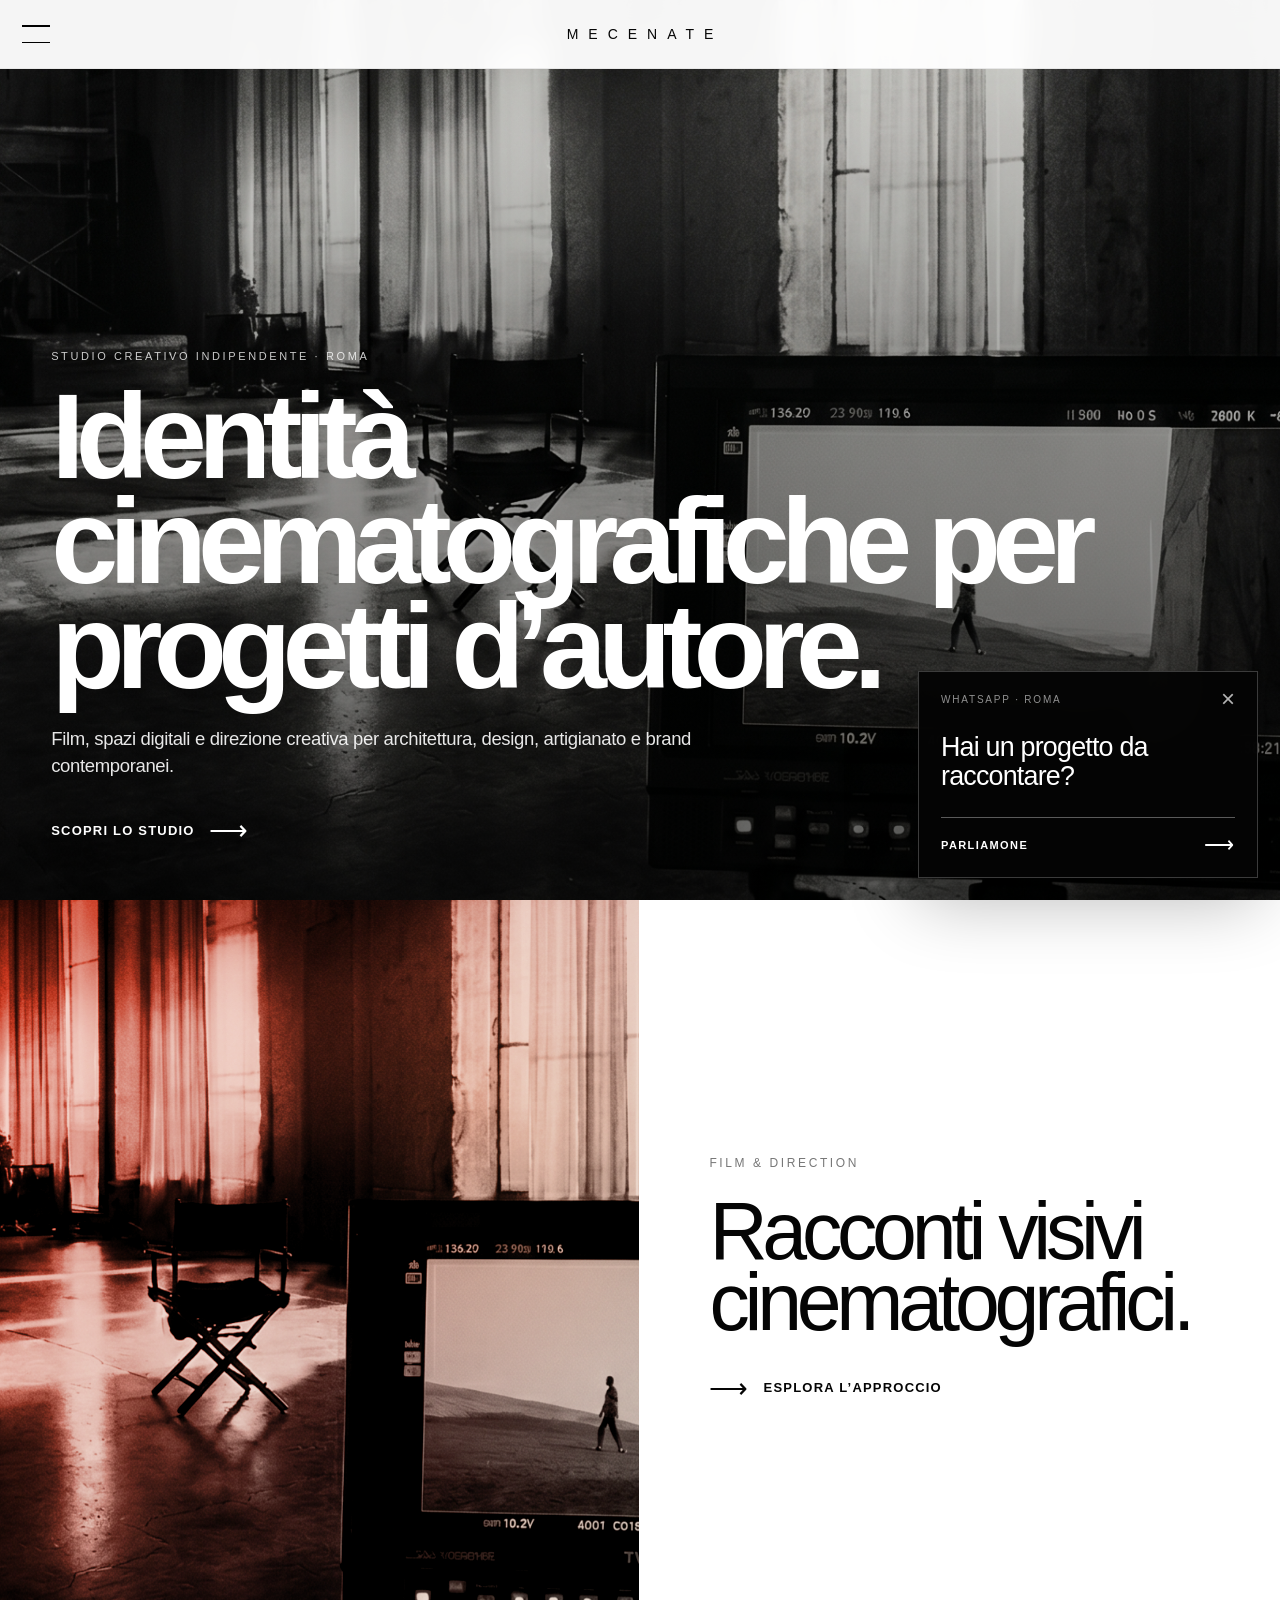
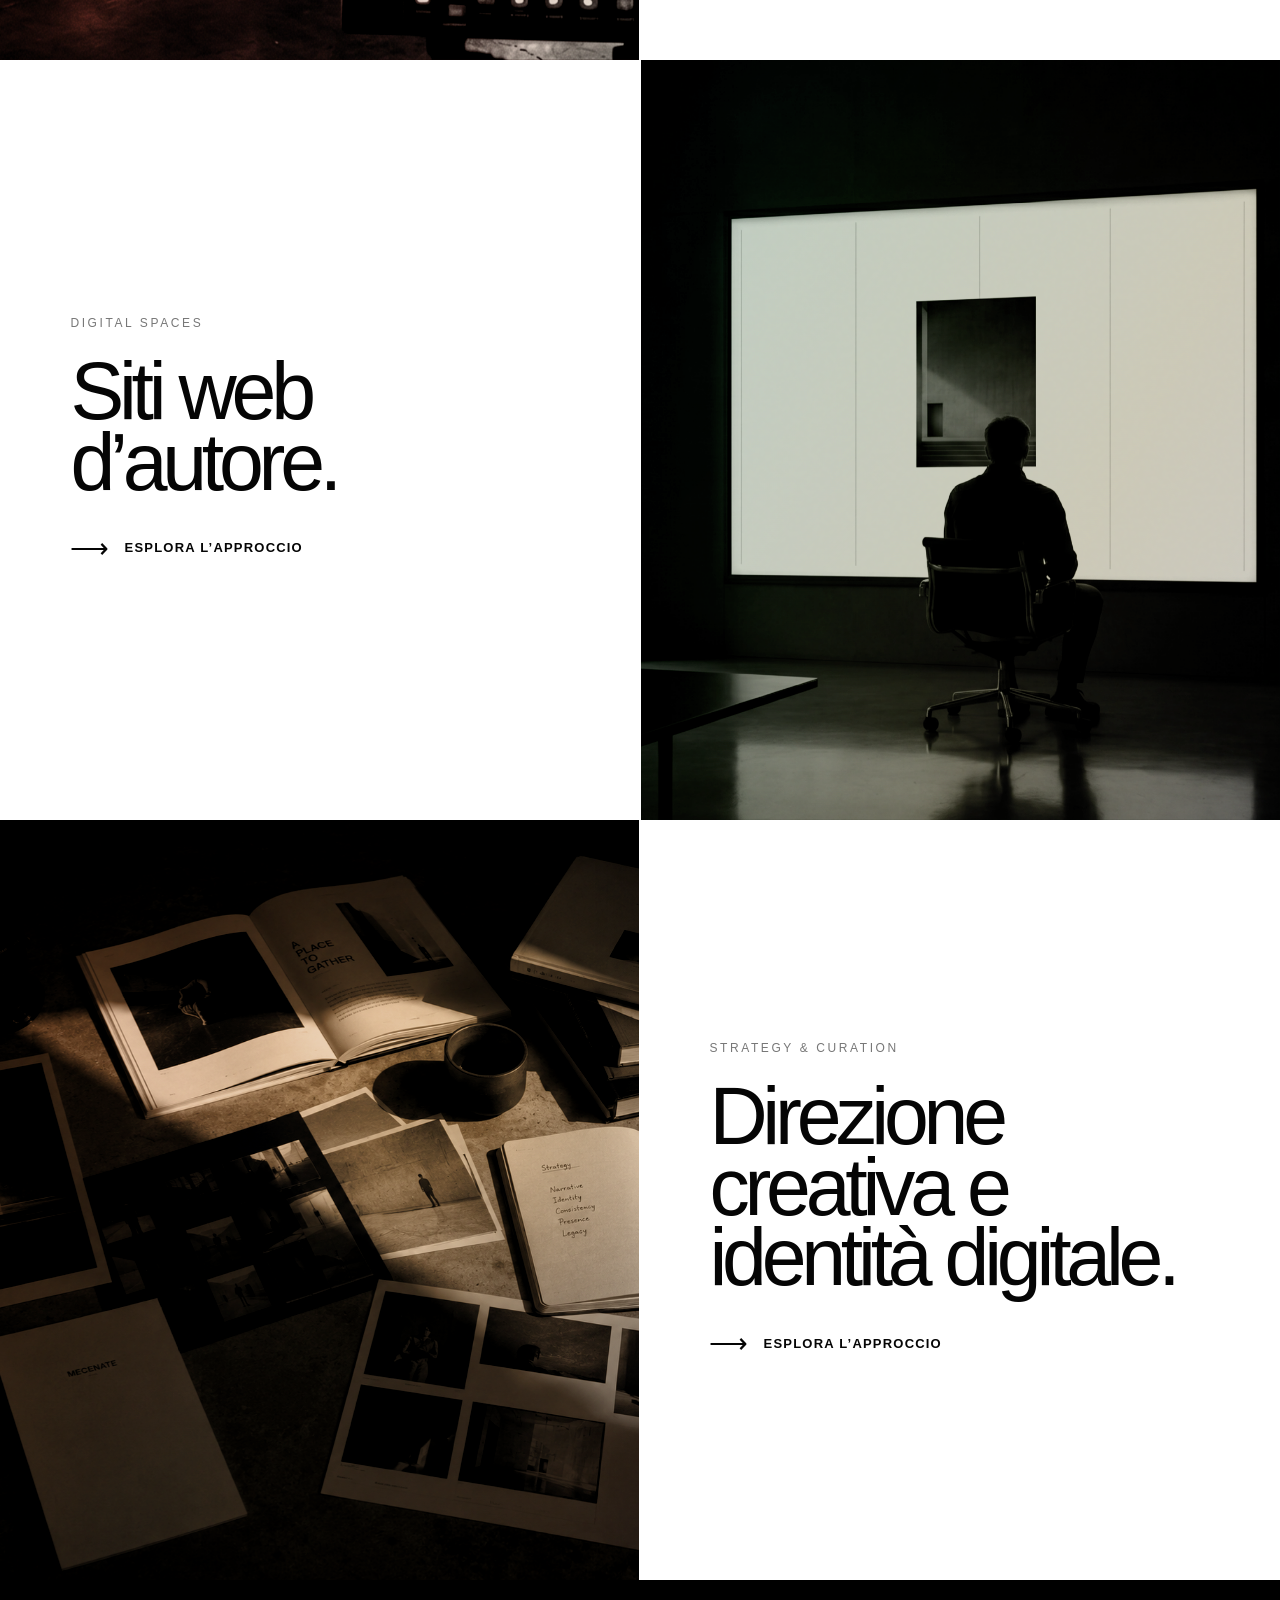
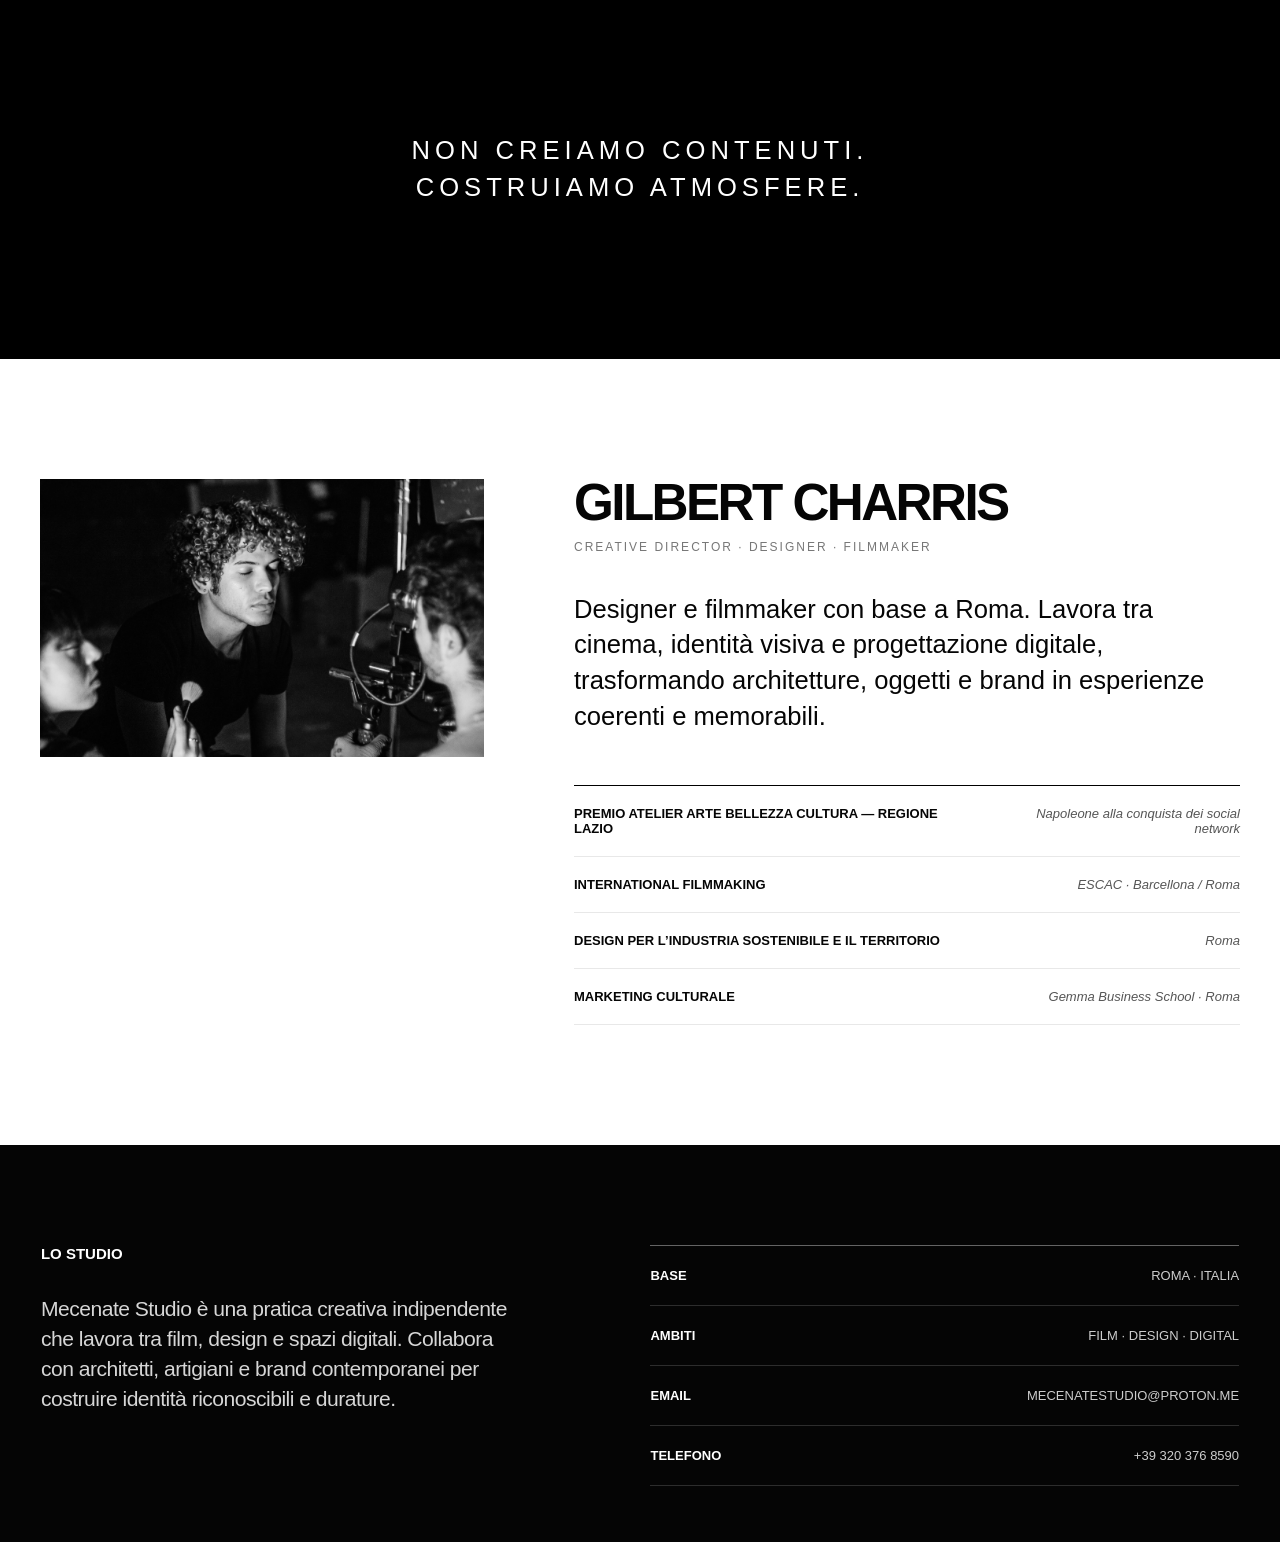
==== commit f452b2cc: "Aggiornamento homepage" ====
--- a/index.html
+++ b/index.html
@@ -5,6 +5,11 @@
   <meta name="viewport" content="width=device-width, initial-scale=1">
   <title>Mecenate Studio — Film, design e identità digitali</title>
   <meta name="description" content="Studio creativo indipendente con base a Roma. Film, spazi digitali e direzione creativa per architettura, design, artigianato e brand contemporanei.">
+  <link rel="icon" href="favicon.ico" sizes="any">
+  <link rel="icon" type="image/png" sizes="32x32" href="favicon-32x32.png">
+  <link rel="apple-touch-icon" href="apple-touch-icon.png">
+  <link rel="manifest" href="site.webmanifest">
+  <meta name="theme-color" content="#050505">
   <link rel="stylesheet" href="style.css">
 </head>
 <body>
@@ -16,12 +21,20 @@
   </header>
 
   <nav class="site-menu" aria-label="Navigazione principale">
-    <a href="#studio">Studio</a>
+    <a href="#studio" data-i18n="nav.studio">Studio</a>
     <a href="film.html">Film</a>
     <a href="digital.html">Digital</a>
-    <a href="direction.html">Direction</a>
-    <a href="#contatti">Contatti</a>
-    <div class="menu-footer">Roma · Working internationally</div>
+    <a href="direction.html" data-i18n="nav.direction">Direction</a>
+    <a href="#contatti" data-i18n="nav.contacts">Contatti</a>
+    <div class="menu-language" aria-label="Seleziona lingua">
+      <span class="menu-language-label">Lingua</span>
+      <div class="menu-language-options">
+        <button type="button" data-lang="it" class="is-active">Italiano</button>
+        <button type="button" data-lang="en">English</button>
+        <button type="button" data-lang="es">Español</button>
+      </div>
+    </div>
+    <div class="menu-footer" data-i18n="menu.footer">Roma · Working internationally</div>
   </nav>
 
   <main>
@@ -30,43 +43,43 @@
         <source src="hero.mp4" type="video/mp4">
       </video>
       <div class="hero-home-content">
-        <div class="eyebrow">Studio creativo indipendente · Roma</div>
-        <h1>Identità cinematografiche per progetti d’autore.</h1>
-        <p class="hero-description">Film, spazi digitali e direzione creativa per architettura, design, artigianato e brand contemporanei.</p>
-        <a class="hero-link" href="#servizi"><span>Scopri lo studio</span><span class="arrow">⟶</span></a>
+        <div class="eyebrow" data-i18n="home.eyebrow">Studio creativo indipendente · Roma</div>
+        <h1 data-i18n="home.title">Identità cinematografiche per progetti d’autore.</h1>
+        <p class="hero-description" data-i18n="home.description">Film, spazi digitali e direzione creativa per architettura, design, artigianato e brand contemporanei.</p>
+        <a class="hero-link" href="#servizi"><span data-i18n="home.discover">Scopri lo studio</span><span class="arrow">⟶</span></a>
       </div>
     </section>
 
     <section class="services" id="servizi">
-      <a class="service-card reverse" href="film.html">
+      <a class="service-card service-film reverse" href="film.html">
         <div class="service-copy">
           <span class="service-kicker">Film & Direction</span>
-          <h2 class="service-title">Racconti visivi cinematografici.</h2>
-          <span class="inline-link"><span class="arrow">⟶</span> Esplora l’approccio</span>
+          <h2 class="service-title" data-i18n="service.film">Racconti visivi cinematografici.</h2>
+          <span class="inline-link"><span class="arrow">⟶</span> <span data-i18n="service.explore">Esplora l’approccio</span></span>
         </div>
         <div class="service-visual"><img src="foto1.jpg" alt="Set cinematografico in bianco e nero"></div>
       </a>
 
-      <a class="service-card" href="digital.html">
+      <a class="service-card service-digital" href="digital.html">
         <div class="service-copy">
           <span class="service-kicker">Digital Spaces</span>
-          <h2 class="service-title">Siti web d’autore.</h2>
-          <span class="inline-link"><span class="arrow">⟶</span> Esplora l’approccio</span>
+          <h2 class="service-title" data-i18n="service.digital">Siti web d’autore.</h2>
+          <span class="inline-link"><span class="arrow">⟶</span> <span data-i18n="service.explore">Esplora l’approccio</span></span>
         </div>
         <div class="service-visual"><img src="foto2.jpg" alt="Spazio digitale editoriale in bianco e nero"></div>
       </a>
 
-      <a class="service-card reverse" href="direction.html">
+      <a class="service-card service-strategy reverse" href="direction.html">
         <div class="service-copy">
           <span class="service-kicker">Strategy & Curation</span>
-          <h2 class="service-title">Direzione creativa e identità digitale.</h2>
-          <span class="inline-link"><span class="arrow">⟶</span> Esplora l’approccio</span>
+          <h2 class="service-title" data-i18n="service.direction">Direzione creativa e identità digitale.</h2>
+          <span class="inline-link"><span class="arrow">⟶</span> <span data-i18n="service.explore">Esplora l’approccio</span></span>
         </div>
         <div class="service-visual"><img src="foto3.jpg" alt="Materiali di ricerca e curatela visiva"></div>
       </a>
     </section>
 
-    <section class="manifesto"><p>Non creiamo contenuti.<br>Costruiamo atmosfere.</p></section>
+    <section class="manifesto"><p data-i18n-html="home.manifesto">Non creiamo contenuti.<br>Costruiamo atmosfere.</p></section>
 
     <section class="about" id="studio">
       <div class="about-grid">
@@ -99,6 +112,20 @@
     </ul>
   </footer>
 
+
+  <aside class="whatsapp-popup" aria-label="Contatto WhatsApp" aria-hidden="true">
+    <button class="whatsapp-close" type="button" aria-label="Chiudi">×</button>
+    <span class="whatsapp-label">WhatsApp · Roma</span>
+    <p>Hai un progetto da raccontare?</p>
+    <a
+      href="https://wa.me/393203768590?text=Ciao%20Mecenate%20Studio%2C%20vorrei%20parlare%20di%20un%20progetto."
+      target="_blank"
+      rel="noopener noreferrer"
+    >
+      Parliamone <span>⟶</span>
+    </a>
+  </aside>
+
   <script src="main.js"></script>
 </body>
 </html>
--- a/style.css
+++ b/style.css
@@ -201,6 +201,8 @@
   max-width: 95%;
 }
 .service-visual {
+  position: relative;
+  isolation: isolate;
   background: var(--soft);
   display: flex;
   align-items: center;
@@ -208,15 +210,95 @@
   padding: 6vw;
   overflow: hidden;
 }
+
 .service-visual img {
+  position: relative;
+  z-index: 1;
   width: 100%;
   aspect-ratio: 4/3;
   object-fit: cover;
-  filter: grayscale(100%) contrast(120%);
-  transition: transform .8s cubic-bezier(.2,.8,.2,1);
-  box-shadow: 0 18px 48px rgba(0,0,0,.08);
-}
-.service-card:hover img { transform: scale(1.025); }
+  transition: transform 1.15s cubic-bezier(.2,.8,.2,1), filter .8s ease;
+  box-shadow: 0 18px 48px rgba(0,0,0,.10);
+}
+
+/* Colore analogico: la tinta appartiene al servizio, non alla singola foto. */
+.service-visual::before,
+.service-visual::after {
+  content: "";
+  position: absolute;
+  pointer-events: none;
+}
+
+.service-visual::before {
+  z-index: 2;
+  inset: 6vw;
+  mix-blend-mode: color;
+  opacity: .82;
+  transition: opacity .8s ease;
+}
+
+.service-visual::after {
+  z-index: 3;
+  inset: calc(6vw - 12%);
+  opacity: .105;
+  background-image: url("data:image/svg+xml,%3Csvg viewBox='0 0 180 180' xmlns='http://www.w3.org/2000/svg'%3E%3Cfilter id='n'%3E%3CfeTurbulence type='fractalNoise' baseFrequency='.78' numOctaves='4' stitchTiles='stitch'/%3E%3C/filter%3E%3Crect width='100%25' height='100%25' filter='url(%23n)' opacity='.72'/%3E%3C/svg%3E");
+  mix-blend-mode: soft-light;
+  animation: serviceGrain .28s steps(2) infinite;
+}
+
+/* 01 — FILM: rosso tungsteno / pellicola sovraesposta */
+.service-film .service-visual {
+  background: #170806;
+}
+.service-film .service-visual img {
+  filter: saturate(.82) contrast(1.12) brightness(.82) sepia(.18);
+}
+.service-film .service-visual::before {
+  background:
+    linear-gradient(125deg, rgba(255,42,9,.88), rgba(105,8,3,.40) 58%, rgba(10,2,1,.12)),
+    radial-gradient(circle at 72% 25%, rgba(255,180,92,.30), transparent 42%);
+}
+
+/* 02 — DIGITAL: verde oliva / monitor fosforico */
+.service-digital .service-visual {
+  background: #0d1210;
+}
+.service-digital .service-visual img {
+  filter: saturate(.58) contrast(1.04) brightness(.76) sepia(.13);
+}
+.service-digital .service-visual::before {
+  background:
+    linear-gradient(118deg, rgba(28,55,48,.82), rgba(139,139,91,.32) 68%, rgba(7,12,10,.18)),
+    radial-gradient(circle at 22% 18%, rgba(210,213,160,.18), transparent 38%);
+}
+
+/* 03 — STRATEGY: ambra / carta e luce da tavolo */
+.service-strategy .service-visual {
+  background: #170e08;
+}
+.service-strategy .service-visual img {
+  filter: saturate(.68) contrast(1.08) brightness(.78) sepia(.28);
+}
+.service-strategy .service-visual::before {
+  background:
+    linear-gradient(125deg, rgba(129,62,20,.70), rgba(240,155,71,.30) 52%, rgba(34,15,7,.35)),
+    radial-gradient(circle at 66% 36%, rgba(255,201,119,.25), transparent 44%);
+}
+
+.service-card:hover .service-visual img {
+  transform: scale(1.022);
+}
+.service-card:hover .service-visual::before {
+  opacity: .68;
+}
+
+@keyframes serviceGrain {
+  0% { transform: translate(0,0); }
+  25% { transform: translate(-2%,1.5%); }
+  50% { transform: translate(1.5%,-2%); }
+  75% { transform: translate(2%,2%); }
+  100% { transform: translate(-1.5%,-1%); }
+}
 
 /* MANIFESTO */
 .manifesto {
@@ -396,7 +478,9 @@
   .service-card,
   .service-card.reverse { display: flex; flex-direction: column; min-height: 0; }
   .service-copy { order: 1 !important; padding: 72px 24px 42px; }
-  .service-visual { order: 2 !important; padding: 0 24px 70px; background: #fff; }
+  .service-visual { order: 2 !important; padding: 0 24px 70px; }
+  .service-visual::before { inset: 0 24px 70px; }
+  .service-visual::after { inset: -12% -8% calc(70px - 12%) -8%; }
   .service-title { font-size: 13vw; }
   .about { padding: 80px 22px; }
   .about-grid { grid-template-columns: 1fr; gap: 46px; }
@@ -414,3 +498,1202 @@
   .editorial-image { height: 520px; }
   .cta { padding: 105px 22px; }
 }
+/* =========================================================
+   FILM PAGE — MECENATE / FALSE SCROLL
+========================================================= */
+
+.film-page {
+  background: #fff;
+}
+
+/* CINEMATIC IMAGE SYSTEM */
+.cinematic-image {
+  position: relative;
+  overflow: hidden;
+  isolation: isolate;
+  background: #090b0a;
+}
+
+.cinematic-image > img {
+  width: 100%;
+  height: 100%;
+  object-fit: cover;
+  display: block;
+  filter:
+    saturate(74%)
+    contrast(108%)
+    brightness(91%)
+    sepia(6%);
+  transform: scale(1.012);
+}
+
+.cinematic-image::before {
+  content: "";
+  position: absolute;
+  inset: 0;
+  z-index: 2;
+  pointer-events: none;
+  background:
+    linear-gradient(
+      112deg,
+      rgba(4, 25, 22, 0.14),
+      rgba(102, 83, 46, 0.075)
+    );
+  mix-blend-mode: color;
+}
+
+.cinematic-image::after {
+  content: "";
+  position: absolute;
+  inset: -35%;
+  z-index: 3;
+  pointer-events: none;
+  opacity: 0.095;
+  background-image:
+    url("data:image/svg+xml,%3Csvg viewBox='0 0 180 180' xmlns='http://www.w3.org/2000/svg'%3E%3Cfilter id='noise'%3E%3CfeTurbulence type='fractalNoise' baseFrequency='.82' numOctaves='4' stitchTiles='stitch'/%3E%3C/filter%3E%3Crect width='100%25' height='100%25' filter='url(%23noise)' opacity='.75'/%3E%3C/svg%3E");
+  animation: mecenateGrain .22s steps(2) infinite;
+}
+
+.cinematic-vignette {
+  position: absolute;
+  inset: 0;
+  z-index: 4;
+  pointer-events: none;
+  background:
+    radial-gradient(
+      ellipse at center,
+      transparent 42%,
+      rgba(0, 0, 0, .08) 70%,
+      rgba(0, 0, 0, .36) 100%
+    );
+}
+
+@keyframes mecenateGrain {
+  0%   { transform: translate(0, 0); }
+  20%  { transform: translate(-3%, 2%); }
+  40%  { transform: translate(2%, -4%); }
+  60%  { transform: translate(4%, 3%); }
+  80%  { transform: translate(-2%, -3%); }
+  100% { transform: translate(3%, 1%); }
+}
+
+/* HERO */
+.film-hero {
+  min-height: 100svh;
+  color: #fff;
+}
+
+.film-hero > img {
+  position: absolute;
+  inset: 0;
+}
+
+.film-hero::before {
+  background:
+    linear-gradient(180deg, rgba(0,0,0,.10), rgba(0,0,0,.58)),
+    linear-gradient(112deg, rgba(4,25,22,.13), rgba(102,83,46,.06));
+  mix-blend-mode: normal;
+}
+
+.film-hero-copy {
+  position: absolute;
+  z-index: 6;
+  left: 4vw;
+  right: 4vw;
+  bottom: 6vh;
+}
+
+.film-hero-copy h1 {
+  max-width: 1150px;
+  margin-top: 20px;
+  font-size: clamp(70px, 10.2vw, 176px);
+  font-weight: 500;
+  line-height: .82;
+  letter-spacing: -.078em;
+}
+
+.film-hero-copy .hero-link {
+  color: #fff;
+}
+
+/* INTRO */
+.film-intro {
+  display: grid;
+  grid-template-columns: .65fr 1.35fr;
+  gap: 9vw;
+  padding: 150px 7vw 170px;
+}
+
+.film-intro-label {
+  padding-top: 10px;
+  color: var(--muted);
+  font-size: 11px;
+  letter-spacing: 2.6px;
+  text-transform: uppercase;
+}
+
+.film-intro-copy {
+  max-width: 1000px;
+}
+
+.film-intro-copy > p:first-child {
+  font-size: clamp(38px, 5vw, 82px);
+  line-height: .98;
+  letter-spacing: -.052em;
+}
+
+.film-intro-secondary {
+  max-width: 670px;
+  margin-top: 58px;
+  margin-left: auto;
+  font-size: clamp(19px, 1.7vw, 27px);
+  line-height: 1.48;
+  letter-spacing: -.02em;
+}
+
+/* FALSE SCROLL */
+.frame-story {
+  position: relative;
+  height: 500vh;
+  background: #070807;
+}
+
+.frame-story-sticky {
+  position: sticky;
+  top: 0;
+  height: 100svh;
+  overflow: hidden;
+}
+
+.frame-stage {
+  width: 100%;
+  height: 100%;
+}
+
+.frame-stage > img {
+  position: absolute;
+  inset: 0;
+  opacity: 1;
+  transition: opacity .22s ease;
+  will-change: opacity, transform;
+}
+
+.frame-stage.is-changing > img {
+  opacity: .72;
+}
+
+.frame-interface {
+  position: absolute;
+  z-index: 6;
+  inset: auto 34px 28px 34px;
+  display: flex;
+  align-items: flex-end;
+  justify-content: space-between;
+  color: rgba(255,255,255,.88);
+}
+
+.frame-counter {
+  display: flex;
+  gap: 8px;
+  font-size: 11px;
+  letter-spacing: 2px;
+}
+
+.frame-divider {
+  opacity: .45;
+}
+
+.frame-dots {
+  display: flex;
+  gap: 8px;
+}
+
+.frame-dots span {
+  width: 5px;
+  height: 5px;
+  border: 1px solid rgba(255,255,255,.75);
+  border-radius: 50%;
+  transition: background .22s ease, transform .22s ease;
+}
+
+.frame-dots span.is-active {
+  background: #fff;
+  transform: scale(1.15);
+}
+
+.frame-loading {
+  position: absolute;
+  z-index: 7;
+  inset: 0;
+  display: grid;
+  place-items: center;
+  background: #090a09;
+  color: rgba(255,255,255,.7);
+  font-size: 10px;
+  letter-spacing: 2.5px;
+  text-transform: uppercase;
+  transition: opacity .5s ease, visibility .5s ease;
+}
+
+.frame-loading.is-hidden {
+  opacity: 0;
+  visibility: hidden;
+}
+
+/* STATEMENT */
+.film-statement {
+  min-height: 82svh;
+  display: grid;
+  place-items: center;
+  padding: 100px 24px;
+  text-align: center;
+  background: #fff;
+}
+
+.film-statement p {
+  font-size: clamp(58px, 9vw, 155px);
+  line-height: .84;
+  letter-spacing: -.075em;
+  font-weight: 500;
+}
+
+/* METHOD */
+.film-method {
+  padding: 150px 6vw 170px;
+  background: #0a0a0a;
+  color: #fff;
+}
+
+.method-heading {
+  display: grid;
+  grid-template-columns: .25fr 1.75fr;
+  gap: 30px;
+  align-items: start;
+  margin-bottom: 120px;
+}
+
+.method-index {
+  font-size: 11px;
+  letter-spacing: 2px;
+  opacity: .48;
+}
+
+.method-heading h2 {
+  max-width: 1100px;
+  font-size: clamp(60px, 8vw, 140px);
+  line-height: .86;
+  letter-spacing: -.07em;
+  font-weight: 500;
+}
+
+.method-list {
+  border-top: 1px solid rgba(255,255,255,.28);
+}
+
+.method-list article {
+  display: grid;
+  grid-template-columns: .18fr .65fr 1.17fr;
+  gap: 30px;
+  padding: 30px 0 42px;
+  border-bottom: 1px solid rgba(255,255,255,.18);
+}
+
+.method-list article > span {
+  font-size: 11px;
+  letter-spacing: 2px;
+  opacity: .45;
+}
+
+.method-list h3 {
+  font-size: clamp(28px, 3vw, 50px);
+  line-height: 1;
+  letter-spacing: -.04em;
+  font-weight: 500;
+}
+
+.method-list p {
+  max-width: 670px;
+  font-size: clamp(17px, 1.45vw, 23px);
+  line-height: 1.52;
+  color: rgba(255,255,255,.72);
+}
+
+/* CTA */
+.film-cta {
+  min-height: 92svh;
+  padding: 110px 6vw 70px;
+  display: flex;
+  flex-direction: column;
+  justify-content: flex-end;
+}
+
+.film-cta .eyebrow {
+  color: var(--muted);
+}
+
+.film-cta p {
+  max-width: 1200px;
+  margin-top: 24px;
+  font-size: clamp(65px, 10vw, 170px);
+  line-height: .82;
+  letter-spacing: -.078em;
+  font-weight: 500;
+}
+
+.film-cta a {
+  width: fit-content;
+  margin-top: 62px;
+  padding-bottom: 8px;
+  border-bottom: 1px solid #000;
+  text-decoration: none;
+  text-transform: uppercase;
+  font-size: 12px;
+  font-weight: 700;
+  letter-spacing: 1.5px;
+}
+
+.film-cta a span {
+  margin-left: 14px;
+}
+
+/* FILM MOBILE */
+@media (max-width: 900px) {
+  .film-hero-copy {
+    left: 22px;
+    right: 22px;
+    bottom: 34px;
+  }
+
+  .film-hero-copy h1 {
+    font-size: 18vw;
+    line-height: .84;
+  }
+
+  .film-intro {
+    grid-template-columns: 1fr;
+    gap: 44px;
+    padding: 100px 22px 120px;
+  }
+
+  .film-intro-copy > p:first-child {
+    font-size: 12vw;
+  }
+
+  .film-intro-secondary {
+    margin-top: 45px;
+    margin-left: 0;
+    font-size: 20px;
+  }
+
+  .frame-story {
+    height: 420vh;
+  }
+
+  .frame-interface {
+    inset: auto 20px 20px 20px;
+  }
+
+  .film-statement {
+    min-height: 70svh;
+  }
+
+  .film-statement p {
+    font-size: 15vw;
+  }
+
+  .film-method {
+    padding: 100px 22px 120px;
+  }
+
+  .method-heading {
+    grid-template-columns: 1fr;
+    gap: 24px;
+    margin-bottom: 75px;
+  }
+
+  .method-heading h2 {
+    font-size: 14.5vw;
+  }
+
+  .method-list article {
+    grid-template-columns: .2fr .8fr;
+    gap: 18px;
+  }
+
+  .method-list article p {
+    grid-column: 2;
+    font-size: 17px;
+  }
+
+  .film-cta {
+    min-height: 78svh;
+    padding: 90px 22px 55px;
+  }
+
+  .film-cta p {
+    font-size: 16vw;
+  }
+}
+
+@media (prefers-reduced-motion: reduce) {
+  .cinematic-image::after {
+    animation: none;
+  }
+
+  .frame-stage > img {
+    transition: none;
+  }
+}
+
+/* FOOTER — MINIMAL NOIR */
+.site-footer {
+  width: 100%;
+  max-width: none;
+  margin: 0;
+  padding: 100px 3.2vw 56px;
+  border: 0;
+  border-radius: 0;
+  background: #050505;
+  color: #fff;
+  display: grid;
+  grid-template-columns: .9fr 1.1fr;
+  gap: 10vw;
+}
+
+.site-footer h3 {
+  margin-bottom: 32px;
+  font-size: 15px;
+  font-weight: 600;
+  text-transform: uppercase;
+}
+
+.site-footer p {
+  max-width: 650px;
+  font-size: clamp(20px, 1.65vw, 28px);
+  line-height: 1.42;
+  letter-spacing: -.025em;
+  color: rgba(255,255,255,.84);
+}
+
+.contact-list {
+  list-style: none;
+  border-top: 1px solid rgba(255,255,255,.38);
+}
+
+.contact-list li {
+  display: flex;
+  justify-content: space-between;
+  gap: 30px;
+  padding: 22px 0;
+  border-bottom: 1px solid rgba(255,255,255,.16);
+  font-size: 13px;
+  text-transform: uppercase;
+}
+
+.contact-list strong {
+  font-weight: 700;
+}
+
+.contact-list span,
+.contact-list a {
+  color: rgba(255,255,255,.8);
+  text-align: right;
+}
+
+.contact-list a {
+  text-decoration: none;
+  transition: opacity .3s ease;
+}
+
+.contact-list a:hover {
+  opacity: .55;
+}
+
+@media (max-width: 900px) {
+  .site-footer {
+    padding: 72px 22px 38px;
+    grid-template-columns: 1fr;
+    gap: 60px;
+  }
+
+  .site-footer p {
+    font-size: 20px;
+  }
+
+  .contact-list li {
+    align-items: flex-start;
+    gap: 18px;
+  }
+
+  .contact-list span,
+  .contact-list a {
+    max-width: 62%;
+    overflow-wrap: anywhere;
+  }
+}
+
+
+@media (prefers-reduced-motion: reduce) {
+  .service-visual::after { animation: none; }
+}
+
+
+
+/* =========================================================
+   MECENATE v3.9 — THREE DISTINCT CINEMATIC HOVERS
+   Ogni servizio ha un movimento proprio, lento e narrativo.
+========================================================= */
+
+.service-card .service-visual img,
+.service-card .service-visual::before,
+.service-card .service-visual::after {
+  will-change: transform, opacity, filter, background-position;
+}
+
+/* Base: nessun movimento generico uguale per tutti */
+.service-card:hover .service-visual img {
+  transform: none;
+}
+
+/* ---------------------------------------------------------
+   01 — FILM & DIRECTION
+   Push-in lento + fuga di luce tungsteno.
+--------------------------------------------------------- */
+.service-film .service-visual img {
+  transform-origin: 58% 48%;
+}
+
+.service-film:hover .service-visual img {
+  transform: scale(1.055) translate3d(-1.2%, -.5%, 0);
+  filter: saturate(.92) contrast(1.09) brightness(.88) sepia(.20);
+}
+
+.service-film:hover .service-visual::before {
+  opacity: .82;
+  background-size: 170% 170%, 145% 145%;
+  animation: filmLightLeak 2.8s cubic-bezier(.22,.61,.36,1) both;
+}
+
+@keyframes filmLightLeak {
+  0% {
+    background-position: 110% 50%, 72% 25%;
+    transform: translateX(5%);
+  }
+  45% {
+    background-position: 48% 50%, 66% 28%;
+  }
+  100% {
+    background-position: -22% 50%, 60% 30%;
+    transform: translateX(-3%);
+  }
+}
+
+/* ---------------------------------------------------------
+   02 — DIGITAL SPACES
+   Deriva orizzontale + respiro fosforico del monitor.
+--------------------------------------------------------- */
+.service-digital .service-visual img {
+  transform-origin: 50% 52%;
+}
+
+.service-digital:hover .service-visual img {
+  transform: scale(1.035) translate3d(1.4%, -.8%, 0);
+  filter: saturate(.72) contrast(1.08) brightness(.82) sepia(.10);
+}
+
+.service-digital:hover .service-visual::before {
+  opacity: .76;
+  animation: digitalPhosphor 2.5s ease-in-out both;
+}
+
+.service-digital:hover .service-visual::after {
+  opacity: .14;
+  animation:
+    serviceGrain .28s steps(2) infinite,
+    digitalScan 2.4s ease-in-out both;
+}
+
+@keyframes digitalPhosphor {
+  0% {
+    filter: brightness(.9);
+    transform: scale(1);
+  }
+  50% {
+    filter: brightness(1.16);
+    transform: scale(1.015);
+  }
+  100% {
+    filter: brightness(1.02);
+    transform: scale(1.008);
+  }
+}
+
+@keyframes digitalScan {
+  0% { transform: translate3d(0,-2%,0); }
+  50% { transform: translate3d(0,2%,0); }
+  100% { transform: translate3d(0,0,0); }
+}
+
+/* ---------------------------------------------------------
+   03 — STRATEGY & CURATION
+   Leggero movimento da tavolo editoriale + luce ambrata.
+--------------------------------------------------------- */
+.service-strategy .service-visual img {
+  transform-origin: 46% 44%;
+}
+
+.service-strategy:hover .service-visual img {
+  transform: scale(1.04) translate3d(-.7%, -1%, 0) rotate(-.18deg);
+  filter: saturate(.78) contrast(1.05) brightness(.84) sepia(.31);
+}
+
+.service-strategy:hover .service-visual::before {
+  opacity: .80;
+  animation: strategyLamp 3.1s ease-in-out both;
+}
+
+@keyframes strategyLamp {
+  0% {
+    background-position: 0% 50%, 66% 36%;
+    filter: brightness(.92);
+  }
+  55% {
+    background-position: 18% 46%, 61% 33%;
+    filter: brightness(1.14);
+  }
+  100% {
+    background-position: 8% 50%, 64% 35%;
+    filter: brightness(1.02);
+  }
+}
+
+/* Il testo risponde appena, senza effetto “button”. */
+.service-card .service-title,
+.service-card .inline-link {
+  transition:
+    transform .9s cubic-bezier(.2,.8,.2,1),
+    letter-spacing .9s cubic-bezier(.2,.8,.2,1);
+}
+
+.service-card:hover .service-title {
+  transform: translateX(8px);
+}
+
+.service-card:hover .inline-link {
+  transform: translateX(5px);
+  letter-spacing: 1.45px;
+}
+
+@media (hover: none) {
+  .service-card:hover .service-visual img,
+  .service-card:hover .service-visual::before,
+  .service-card:hover .service-visual::after,
+  .service-card:hover .service-title,
+  .service-card:hover .inline-link {
+    animation: none;
+    transform: none;
+  }
+}
+
+@media (prefers-reduced-motion: reduce) {
+  .service-card .service-visual img,
+  .service-card .service-visual::before,
+  .service-card .service-visual::after,
+  .service-card .service-title,
+  .service-card .inline-link {
+    animation: none !important;
+    transition: none !important;
+    transform: none !important;
+  }
+}
+
+
+
+/* =========================================================
+   MECENATE v4.0 — EDITORIAL BLEED / NO DIVIDING LINES
+========================================================= */
+
+/* Nessuna linea orizzontale tra hero e servizi o tra i servizi. */
+.services,
+.service-card {
+  border: 0 !important;
+}
+
+.service-card {
+  position: relative;
+  overflow: hidden;
+  background: #fff;
+}
+
+.service-copy {
+  position: relative;
+  z-index: 4;
+  background: #fff;
+}
+
+/* L'immagine occupa interamente la propria metà. */
+.service-visual {
+  padding: 0;
+  overflow: visible;
+  z-index: 2;
+}
+
+.service-visual img {
+  position: absolute;
+  inset: 0;
+  width: 100%;
+  height: 100%;
+  max-width: none;
+  aspect-ratio: auto;
+  object-fit: cover;
+  box-shadow: none;
+}
+
+/* Anche tinta e grana seguono l'intera immagine. */
+.service-visual::before {
+  inset: 0;
+}
+
+.service-visual::after {
+  inset: -12%;
+}
+
+/* Sangria editoriale di 30 px:
+   la fotografia entra nel foglio bianco e scompare con una maschera,
+   senza blur e senza bordo netto. */
+
+/* Film e Strategy: immagine a sinistra, dissolvenza verso destra. */
+.service-card.reverse .service-visual {
+  width: calc(100% + 30px);
+  -webkit-mask-image: linear-gradient(
+    to right,
+    #000 0,
+    #000 calc(100% - 30px),
+    transparent 100%
+  );
+  mask-image: linear-gradient(
+    to right,
+    #000 0,
+    #000 calc(100% - 30px),
+    transparent 100%
+  );
+}
+
+/* Digital: immagine a destra, dissolvenza verso sinistra. */
+.service-card:not(.reverse) .service-visual {
+  width: calc(100% + 30px);
+  margin-left: -30px;
+  -webkit-mask-image: linear-gradient(
+    to right,
+    transparent 0,
+    #000 30px,
+    #000 100%
+  );
+  mask-image: linear-gradient(
+    to right,
+    transparent 0,
+    #000 30px,
+    #000 100%
+  );
+}
+
+/* Evita qualsiasi fessura sub-pixel tra i due pannelli. */
+.service-card.reverse .service-copy {
+  margin-left: -1px;
+}
+
+.service-card:not(.reverse) .service-copy {
+  margin-right: -1px;
+}
+
+/* Mobile: composizione pulita, senza sovrapposizioni laterali. */
+@media (max-width: 900px) {
+  .service-visual,
+  .service-card.reverse .service-visual,
+  .service-card:not(.reverse) .service-visual {
+    width: 100%;
+    margin: 0;
+    min-height: 68vw;
+    padding: 0;
+    overflow: hidden;
+    -webkit-mask-image: none;
+    mask-image: none;
+  }
+
+  .service-visual::before {
+    inset: 0;
+  }
+
+  .service-card.reverse .service-copy,
+  .service-card:not(.reverse) .service-copy {
+    margin: 0;
+  }
+}
+
+
+/* =========================================================
+   MECENATE v4.1 — DISCREET WHATSAPP CONTACT
+========================================================= */
+.whatsapp-popup {
+  position: fixed;
+  right: 22px;
+  bottom: 22px;
+  z-index: 2500;
+  width: min(340px, calc(100vw - 44px));
+  padding: 22px 22px 20px;
+  background: rgba(5,5,5,.96);
+  color: #fff;
+  border: 1px solid rgba(255,255,255,.22);
+  box-shadow: 0 22px 70px rgba(0,0,0,.28);
+  backdrop-filter: blur(14px);
+  -webkit-backdrop-filter: blur(14px);
+  opacity: 0;
+  visibility: hidden;
+  transform: translate3d(0,18px,0);
+  transition:
+    opacity .75s cubic-bezier(.2,.8,.2,1),
+    transform .75s cubic-bezier(.2,.8,.2,1),
+    visibility .75s;
+}
+
+.whatsapp-popup.is-visible {
+  opacity: 1;
+  visibility: visible;
+  transform: translate3d(0,0,0);
+}
+
+.whatsapp-label {
+  display: block;
+  margin-bottom: 28px;
+  color: rgba(255,255,255,.56);
+  font-size: 10px;
+  letter-spacing: 1.8px;
+  text-transform: uppercase;
+}
+
+.whatsapp-popup p {
+  max-width: 270px;
+  margin: 0 0 26px;
+  font-size: clamp(22px, 2.1vw, 31px);
+  line-height: 1.08;
+  letter-spacing: -.8px;
+}
+
+.whatsapp-popup > a {
+  display: flex;
+  align-items: center;
+  justify-content: space-between;
+  gap: 20px;
+  padding-top: 15px;
+  border-top: 1px solid rgba(255,255,255,.34);
+  color: #fff;
+  text-decoration: none;
+  font-size: 11px;
+  font-weight: 700;
+  letter-spacing: 1.4px;
+  text-transform: uppercase;
+}
+
+.whatsapp-popup > a span {
+  font-size: 21px;
+  font-weight: 300;
+  transition: transform .4s ease;
+}
+
+.whatsapp-popup > a:hover span {
+  transform: translateX(5px);
+}
+
+.whatsapp-close {
+  position: absolute;
+  top: 12px;
+  right: 14px;
+  width: 30px;
+  height: 30px;
+  border: 0;
+  background: transparent;
+  color: rgba(255,255,255,.7);
+  font: 300 24px/1 Arial, sans-serif;
+  cursor: pointer;
+  transition: color .25s ease, transform .25s ease;
+}
+
+.whatsapp-close:hover {
+  color: #fff;
+  transform: rotate(5deg);
+}
+
+@media (max-width: 640px) {
+  .whatsapp-popup {
+    right: 12px;
+    bottom: 12px;
+    width: calc(100vw - 24px);
+    padding: 20px;
+  }
+}
+
+@media (prefers-reduced-motion: reduce) {
+  .whatsapp-popup {
+    transition: opacity .2s linear, visibility .2s linear;
+    transform: none;
+  }
+}
+
+
+/* =========================================================
+   MECENATE v4.2 — LANGUAGE INSIDE THE EXPANDED MENU
+========================================================= */
+.menu-language {
+  position: absolute;
+  left: clamp(24px, 5vw, 72px);
+  bottom: 62px;
+  display: flex;
+  align-items: flex-end;
+  gap: 28px;
+  color: #fff;
+}
+
+.menu-language-label {
+  padding-bottom: 5px;
+  color: rgba(255,255,255,.38);
+  font-size: 9px;
+  letter-spacing: 1.8px;
+  text-transform: uppercase;
+}
+
+.menu-language-options {
+  display: flex;
+  align-items: center;
+  gap: 18px;
+}
+
+.menu-language button {
+  position: relative;
+  border: 0;
+  padding: 0 0 5px;
+  background: transparent;
+  color: rgba(255,255,255,.42);
+  font: inherit;
+  font-size: 11px;
+  letter-spacing: .9px;
+  cursor: pointer;
+  transition: color .35s ease;
+}
+
+.menu-language button::after {
+  content: "";
+  position: absolute;
+  left: 0;
+  right: 100%;
+  bottom: 0;
+  height: 1px;
+  background: #fff;
+  transition: right .45s cubic-bezier(.2,.8,.2,1);
+}
+
+.menu-language button:hover,
+.menu-language button.is-active {
+  color: #fff;
+}
+
+.menu-language button.is-active::after {
+  right: 0;
+}
+
+.site-menu .menu-footer {
+  bottom: 24px;
+}
+
+@media (max-width: 700px) {
+  .menu-language {
+    left: 22px;
+    right: 22px;
+    bottom: 70px;
+    align-items: flex-start;
+    justify-content: space-between;
+    gap: 16px;
+  }
+
+  .menu-language-options {
+    gap: 14px;
+  }
+
+  .menu-language button {
+    font-size: 10px;
+  }
+
+  .site-menu .menu-footer {
+    bottom: 24px;
+  }
+}
+
+
+
+/* =========================================================
+   MECENATE v4.3 — MOBILE HERO + MENU LANGUAGE FIX
+========================================================= */
+
+/* Il menu è bianco: lingue e footer devono essere neri. */
+.menu-language {
+  color: #050505;
+}
+
+.menu-language-label {
+  color: rgba(5,5,5,.42);
+}
+
+.menu-language button {
+  color: rgba(5,5,5,.44);
+}
+
+.menu-language button::after {
+  background: #050505;
+}
+
+.menu-language button:hover,
+.menu-language button.is-active {
+  color: #050505;
+}
+
+.site-menu .menu-footer {
+  color: rgba(5,5,5,.52);
+}
+
+/* Mobile: il menu usa tutta l'altezza reale disponibile e
+   mantiene lingue/footer sempre visibili sopra la safe area. */
+@media (max-width: 900px) {
+  .site-menu {
+    height: 100dvh;
+    min-height: 100svh;
+    padding:
+      calc(94px + env(safe-area-inset-top))
+      22px
+      calc(26px + env(safe-area-inset-bottom));
+    overflow-y: auto;
+  }
+
+  .site-menu a {
+    flex: 0 0 auto;
+    font-size: clamp(44px, 13vw, 66px);
+    line-height: .92;
+    margin-bottom: 12px;
+  }
+
+  .menu-language {
+    position: static;
+    margin-top: auto;
+    padding-top: 34px;
+    padding-bottom: 18px;
+    display: grid;
+    grid-template-columns: auto 1fr;
+    align-items: center;
+    gap: 22px;
+  }
+
+  .menu-language-options {
+    justify-content: flex-end;
+    flex-wrap: wrap;
+  }
+
+  .site-menu .menu-footer {
+    position: static;
+    margin-top: 0;
+    padding-bottom: env(safe-area-inset-bottom);
+  }
+}
+
+/* HERO MOBILE
+   Riduce la scala senza perdere impatto e impedisce qualsiasi
+   parola tagliata lateralmente. */
+@media (max-width: 700px) {
+  .hero-home {
+    min-height: 100svh;
+    height: auto;
+  }
+
+  .hero-home video,
+  .hero-home .hero-fallback {
+    object-position: 56% center;
+  }
+
+  .hero-home-content {
+    left: 20px;
+    right: 20px;
+    bottom: max(32px, calc(22px + env(safe-area-inset-bottom)));
+    max-width: calc(100vw - 40px);
+  }
+
+  .eyebrow {
+    max-width: 100%;
+    margin-bottom: 18px;
+    font-size: 10px;
+    line-height: 1.35;
+    letter-spacing: 2.1px;
+  }
+
+  .hero-home h1 {
+    width: 100%;
+    max-width: 100%;
+    font-size: clamp(42px, 11.25vw, 54px);
+    line-height: .91;
+    letter-spacing: -.068em;
+    overflow-wrap: normal;
+    word-break: normal;
+    hyphens: none;
+    text-wrap: balance;
+  }
+
+  .hero-description {
+    max-width: 31ch;
+    margin-top: 22px;
+    font-size: 17px;
+    line-height: 1.42;
+  }
+
+  .hero-link {
+    margin-top: 28px;
+    font-size: 12px;
+  }
+}
+
+/* iPhone piccoli */
+@media (max-width: 390px) {
+  .hero-home h1 {
+    font-size: clamp(39px, 10.9vw, 45px);
+  }
+
+  .hero-description {
+    font-size: 16px;
+  }
+
+  .brand {
+    font-size: 11px;
+    letter-spacing: 6px;
+    padding-left: 6px;
+  }
+}
+
+/* Popup più discreto su telefono: non copre metà della pagina. */
+@media (max-width: 640px) {
+  .whatsapp-popup {
+    right: 12px;
+    bottom: calc(12px + env(safe-area-inset-bottom));
+    width: calc(100vw - 24px);
+    padding: 17px 18px 16px;
+  }
+
+  .whatsapp-label {
+    margin-bottom: 18px;
+    font-size: 9px;
+  }
+
+  .whatsapp-popup p {
+    max-width: 250px;
+    margin-bottom: 18px;
+    font-size: 23px;
+  }
+
+  .whatsapp-popup > a {
+    padding-top: 12px;
+  }
+}
